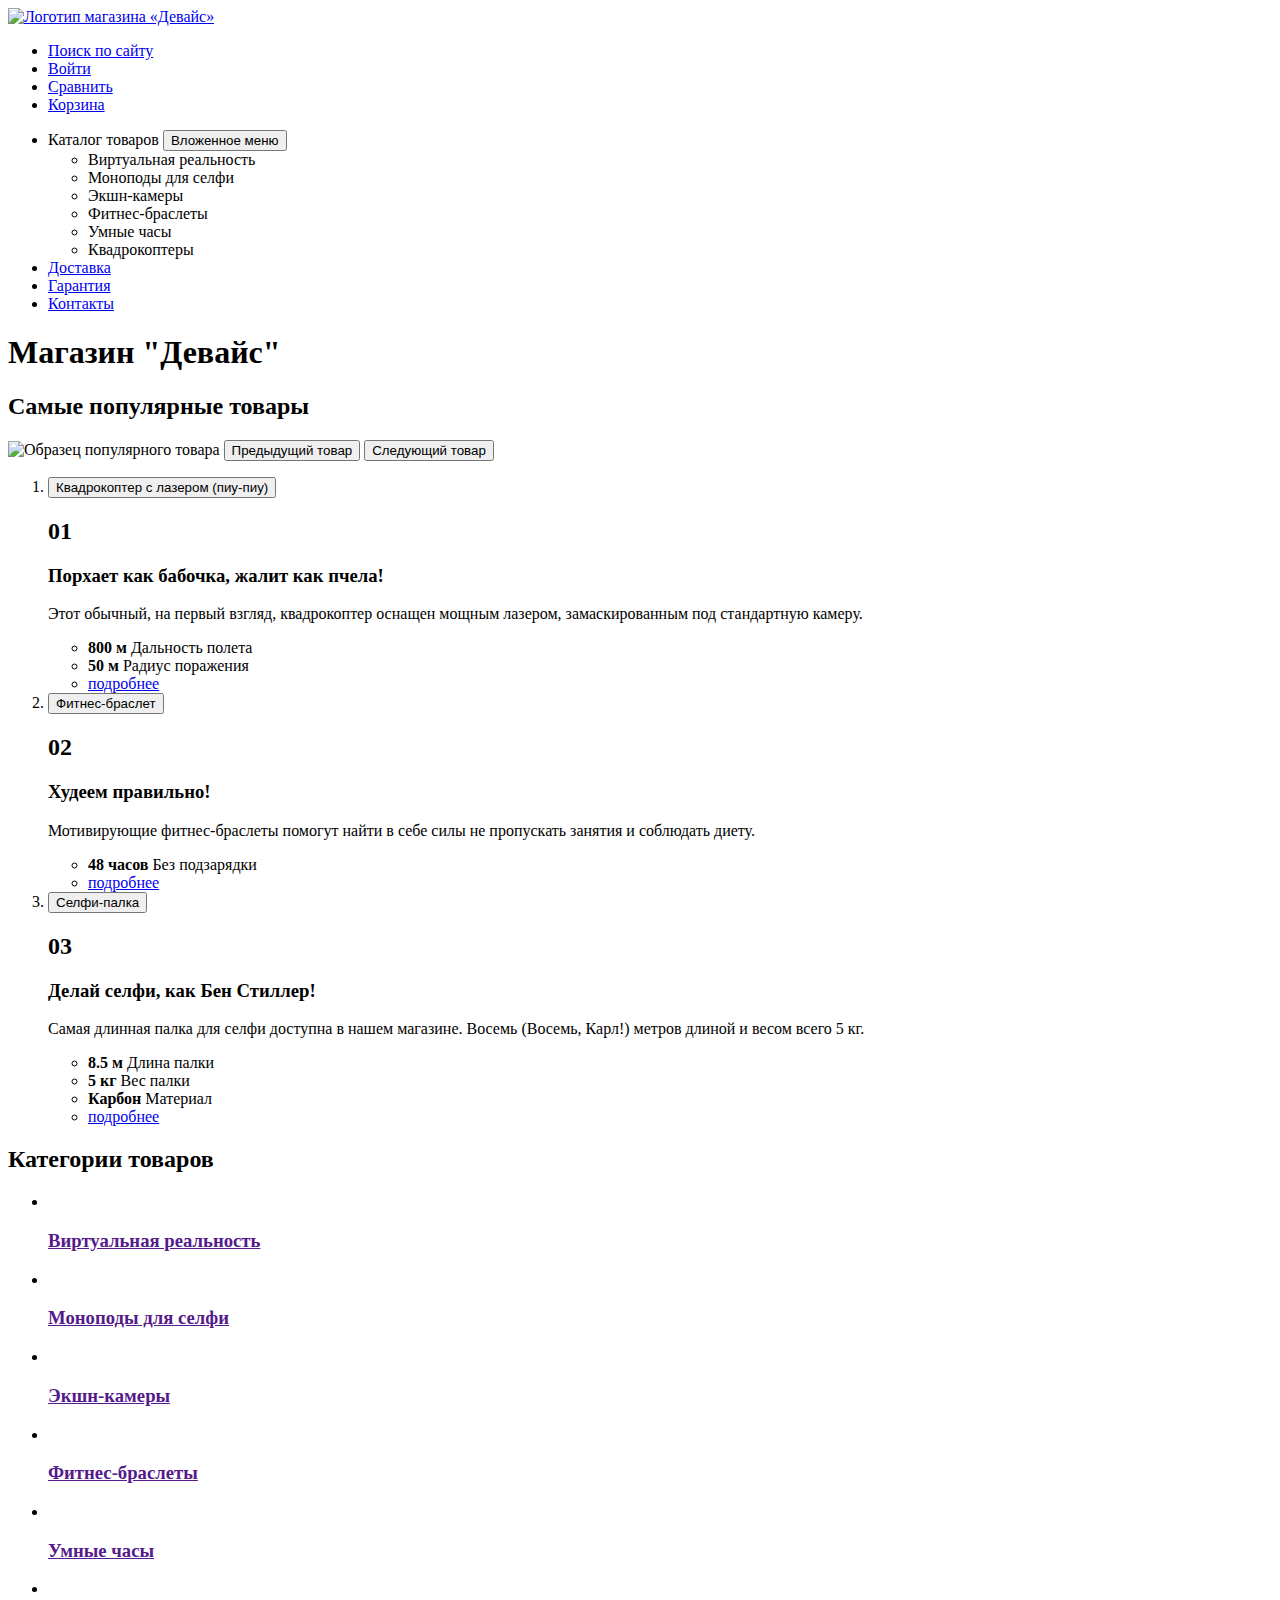
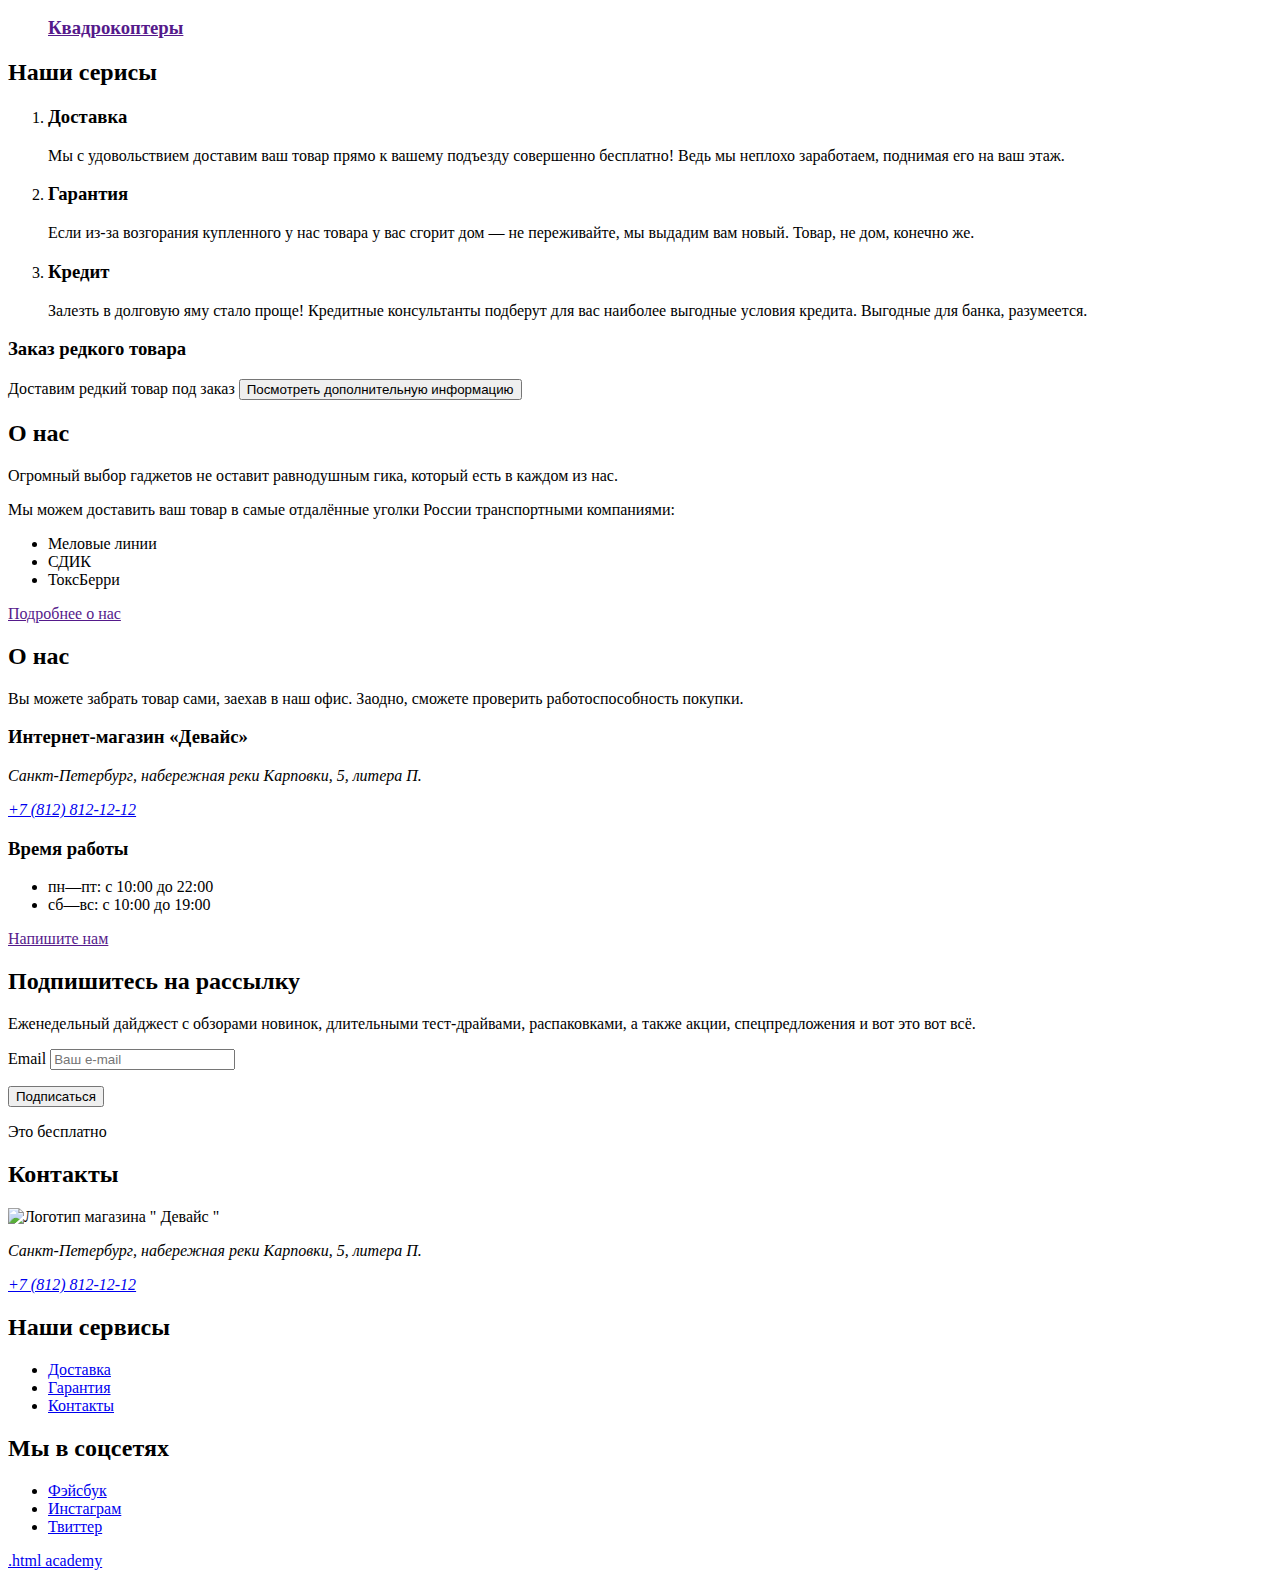
==== index.html @ 8c48b666 "Разметка главная страница" ====
<!DOCTYPE html>
<html lang="ru">

<head>
  <meta charset="utf-8">
  <title>HTML Academy: Девайс</title>
</head>

<body>
  <header class="main-header">
    <nav class="navigation-bar">
      <a class="navigation-logo" href="index.html">
        <img class="page-header-logo" alt="Логотип магазина «Девайс»" src="">
      </a>
      <ul class="navigation-list navigation-user">
        <li class="navigation-item">
          <a class="navigation-link" href="#">Поиск по сайту</a>
        </li>
        <li class="navigation-item">
          <a class="navigation-link" href="#">Войти</a>
        </li>
        <li class="navigation-item">
          <a class="navigation-link" href="#">Сравнить</a>
        </li>
        <li class="navigation-item">
          <a class="navigation-link" href="#">Корзина</a>
        </li>
      </ul>
      <ul class="navigation-list">
        <li class="navigation-item">
          <span class="navigation-item-nested"> Каталог товаров </span>
          <button class="navigation-menu" type="button">
            <span class="visually-hidden">Вложенное меню</span></button>
          <ul class="nested-list">
            <li class="nested-list-item">
              Виртуальная реальность
            </li>
            <li class="nested-list-item">
              Моноподы для cелфи
            </li>
            <li class="nested-list-item">
              Экшн-камеры
            </li>
            <li class="nested-list-item">
              Фитнес-браслеты
            </li>
            <li class="nested-list-item">
              Умные часы
            </li>
            <li class="nested-list-item">
              Квадрокоптеры
            </li>
          </ul>
        </li>
        <li class="navigation-item">
          <a class="navigation-link" href="#">Доставка</a>
        </li>
        <li class="navigation-item">
          <a class="navigation-link" href="#">Гарантия</a>
        </li>
        <li class="navigation-item">
          <a class="navigation-link" href="#">Контакты</a>
        </li>
      </ul>
    </nav>
  </header>
  <main class="main-index">
    <h1 class="visually-hidden">Магазин "Девайс"</h1>
    <!-- Слайдер -->
    <section class="slider">
      <h2 class="visually-hidden">Самые популярные товары</h2>
      <img class="slider-image" src="" alt="Образец популярного товара">
      <button class="slider-button slider-prev" type="button">
        <span class="visually-hidden">Предыдущий товар</span>
      </button>
      <button class="slider-button slider-next" type="button">
        <span class="visually-hidden">Следующий товар</span>
      </button>
      <ol class="slider-pagination">
        <li class="slider-pagination-item">
          <button class="slider-pagination-button slider-pagination-button-current" type="button">
            <span class="visually-hidden"> Квадрокоптер с лазером (пиу-пиу) </span>
          </button>
          <h2 class="slider-pagination-item-number"> 01 </h2>
          <h3 class="slider-item-slogan"> Порхает как бабочка, жалит как пчела!</h3>
          <p class="slider-item-descripion">Этот обычный, на первый взгляд, квадрокоптер оснащен мощным лазером,
            замаскированным под стандартную
            камеру. </p>
          <ul>
            <li class="slider-item-specification">
              <b> 800 м </b> Дальность полета
            </li>
            <li class="slider-item-specification">
              <b> 50 м </b> Радиус поражения
            </li>
            <li>
              <a class="slider-item-link" href="#">подробнее</a>
            </li>
          </ul>
        </li>
        <li class="slider-pagination-item">
          <button class="slider-pagination-button" type="button">
            <span class="visually-hidden"> Фитнес-браслет </span>
          </button>
          <h2 class="slider-pagination-item-number"> 02 </h2>
          <h3 class="slider-item-slogan"> Худеем правильно!</h3>
          <p class="slider-item-descripion">Мотивирующие фитнес-браслеты помогут найти в себе силы не пропускать занятия
            и соблюдать диету. </p>
          <ul>
            <li class="slider-item-specification">
              <b>48 часов</b> Без подзарядки
            </li>
            <li>
              <a class="slider-item-link" href="#">подробнее</a>
            </li>
          </ul>
        </li>
        <li class="slider-pagination-item">
          <button class="slider-pagination-button" type="button">
            <span class="visually-hidden"> Селфи-палка </span>
          </button>
          <h2 class="slider-pagination-item-number"> 03 </h2>
          <h3 class="slider-item-slogan"> Делай селфи, как Бен Стиллер! </h3>
          <p class="slider-item-descripion">Самая длинная палка для селфи доступна в нашем магазине. Восемь (Восемь,
            Карл!) метров длиной и весом всего 5 кг.
          </p>
          <ul>
            <li class="slider-item-specification">
              <b> 8.5 м </b> Длина палки
            </li>
            <li class="slider-item-specification">
              <b> 5 кг </b> Вес палки
            </li>
            <li class="slider-item-specification">
              <b> Карбон </b> Материал
            </li>
            <li>
              <a class="slider-item-link" href="#">подробнее</a>
            </li>
          </ul>
        </li>
      </ol>
    </section>
    <!-- каталог другой вид -->
    <section class="categories">
      <h2 class="visually-hidden">Категории товаров</h2>
      <ul class="categories-list">
        <li class="category">
          <a class="category-link" href="">
            <img class="category-image" src="" alt="">
            <h3 class="category-title">Виртуальная реальность</h3>
          </a>
        </li>
        <li class="category">
          <a class="category-link" href="">
            <img class="category-image" src="" alt="">
            <h3 class="category-title">Моноподы для селфи</h3>
          </a>
        </li>
        <li class="category">
          <a class="category-link" href="">
            <img class="category-image" src="" alt="">
            <h3 class="category-title">Экшн-камеры</h3>
          </a>
        </li>
        <li class="category">
          <a class="category-link" href="">
            <img class="category-image" src="" alt="">
            <h3 class="category-title">Фитнес-браслеты</h3>
          </a>
        </li>
        <li class="category">
          <a class="category-link" href="">
            <img class="category-image" src="" alt="">
            <h3 class="category-title">Умные часы</h3>
          </a>
        </li>
        <li class="category">
          <a class="category-link" href="">
            <img class="category-image" src="" alt="">
            <h3 class="category-title">Квадрокоптеры</h3>
          </a>
        </li>
      </ul>
    </section>
    <!-- Сервисы в табах-->
    <section class="services">
      <h2 class="visually-hidden">Наши серисы</h2>
      <ol class="service-tab">
        <li class="tab-item-current">
          <h3 class="service-title">Доставка</h3>
          <p class="service-description"> Мы с удовольствием доставим ваш товар прямо к вашему подъезду совершенно
            бесплатно! Ведь мы неплохо
            заработаем, поднимая его на ваш этаж.</p>
        </li>
        <li class="tab-item">
          <h3 class="service-title">Гарантия</h3>
          <p class="service-description"> Если из-за возгорания купленного у нас товара у вас сгорит дом — не
            переживайте, мы выдадим вам новый.
            Товар, не дом, конечно же.</p>
        </li>
        <li class="tab-item">
          <h3 class="service-title">Кредит</h3>
          <p class="service-description"> Залезть в долговую яму стало проще! Кредитные консультанты подберут для вас
            наиболее выгодные условия
            кредита. Выгодные для банка, разумеется.</p>
        </li>
      </ol>
    </section>
    <!-- редкий товар под заказ-->
    <section class="delivery">
      <h3 class="visually-hidden">Заказ редкого товара</h3>
      <p class="delivery-description"> Доставим редкий товар под заказ
        <button class="info" type="button">
          <span class="visually-hidden">Посмотреть дополнительную информацию</span></button>
      </p>
    </section>
    <!-- О компании -->
    <!-- Инфо -->
    <section class="about-us">
      <h2 class="about-us-title">О нас</h2>
      <p class="about-us-information">
        Огромный выбор гаджетов не оставит равнодушным гика, который есть в каждом из нас.
      </p>
      <p class="about-us-information">
        Мы можем доставить ваш товар в самые отдалённые уголки России транспортными компаниями:
      </p>
      <ul class="about-us-delivery-list">
        <li class="about-us-delivery-company"> Меловые линии</li>
        <li class="about-us-delivery-company">СДИК</li>
        <li class="about-us-delivery-company">ТоксБерри</li>
      </ul>
      <a class="about-us-link" href="">Подробнее о нас</a>
    </section>
    <!-- Контакты -->
    <section class="contact-us">
      <h2 class="contact-us-title">О нас</h2>
      <p class="contact-us-information">
        Вы можете забрать товар сами, заехав в наш офис. Заодно, сможете проверить работоспособность покупки.
      </p>
      <h3 class="contact-us-subtitle"> Интернет-магазин «Девайс»</h3>
      <address class="contact-us-address">
        <p class="contact-us-address-text">Санкт-Петербург, набережная реки Карповки, 5, литера П.</p>
        <a class="contact-us-phone" href="tel:+78128121212">+7 (812) 812-12-12</a>
      </address>
      <h3 class="contact-us-subtitle">Время работы</h3>
      <ul class="contact-us-schedule">
        <li class="contact-us-schedule-item">пн—пт: с 10:00 до 22:00</li>
        <li class="contact-us-schedule-item">сб—вс: с 10:00 до 19:00</li>
      </ul>
      <a class="about-us-link" href="">Напишите нам</a> <!-- такой же стиль как в about - надо ли новый CSS класс?-->
    </section>
    <!-- рассылка -->
    <section class="mail-list">
      <h2 class="mail-list-title">Подпишитесь на рассылку</h2>
      <p class="mail-list-description"> Еженедельный дайджест с обзорами новинок,
        длительными тест-драйвами, распаковками, а также акции, спецпредложения и вот это вот всё.</p>
      <form class="mail-list-form" action="https://echo.htmlacademy.ru/" method="post">
        <p class="mail-list-email">
          <label class="visually-hidden" for="mail-list-email">Email</label>
          <input class="field" placeholder="Ваш e-mail" type="email" name="mail-list-email" id="mail-list-email"
            required>
        </p>
        <button class="button mail-list-button" type="submit">
          <span class="mail-list-subsribe">Подписаться</span>
        </button>
      </form>
      <p class="mail-list-nofee">Это бесплатно</p>
    </section>
  </main>
  <footer class="page-footer">
    <section class="footer-contacts">
      <h2 class="visually-hidden">Контакты</h2>
      <img class="footer-contacts-logo" src="" alt="Логотип магазина &quot; Девайс &quot;">
      <address class=" footer-contacts-address">
        <p class="about-text">Санкт-Петербург, набережная реки Карповки, 5, литера П.</p>
        <a class="footer-contacts-address-phone" href="tel:+78128121212">+7 (812) 812-12-12</a>
      </address>
    </section>
    <section class="navigation-footer">
      <h2 class="visually-hidden">Наши сервисы</h2>
      <ul class="navigation-footer-list">
        <li class=" navigation-footer-item">
          <a class="navigation-footer-link" href="#">Доставка</a>
        </li>
        <li class="navigation-footer-item">
          <a class="navigation-footer-link" href="#">Гарантия</a>
        </li>
        <li class="navigation-footer-item">
          <a class="navigation-footer-link" href="#">Контакты</a>
        </li>
      </ul>
    </section>
    <section class="footer-social">
      <h2 class="visually-hidden">Мы в соцсетях</h2>
      <ul class="footer-social-list">
        <li class="footer-social-item">
          <a class="button" href="#">
            <span class="visually-hidden">Фэйсбук</span>
          </a>
        </li>
        <li class="footer-social-item">
          <a class="button" href="#">
            <span class="visually-hidden">Инстаграм</span>
          </a>
        </li>
        <li class="footer-social-item">
          <a class="button" href="#">
            <span class="visually-hidden">Твиттер</span>
          </a>
        </li>
      </ul>
      <a class="htmlacademy-link" href="https://htmlacademy.ru/">.html academy</a>
    </section>
  </footer>
</body>

</html>
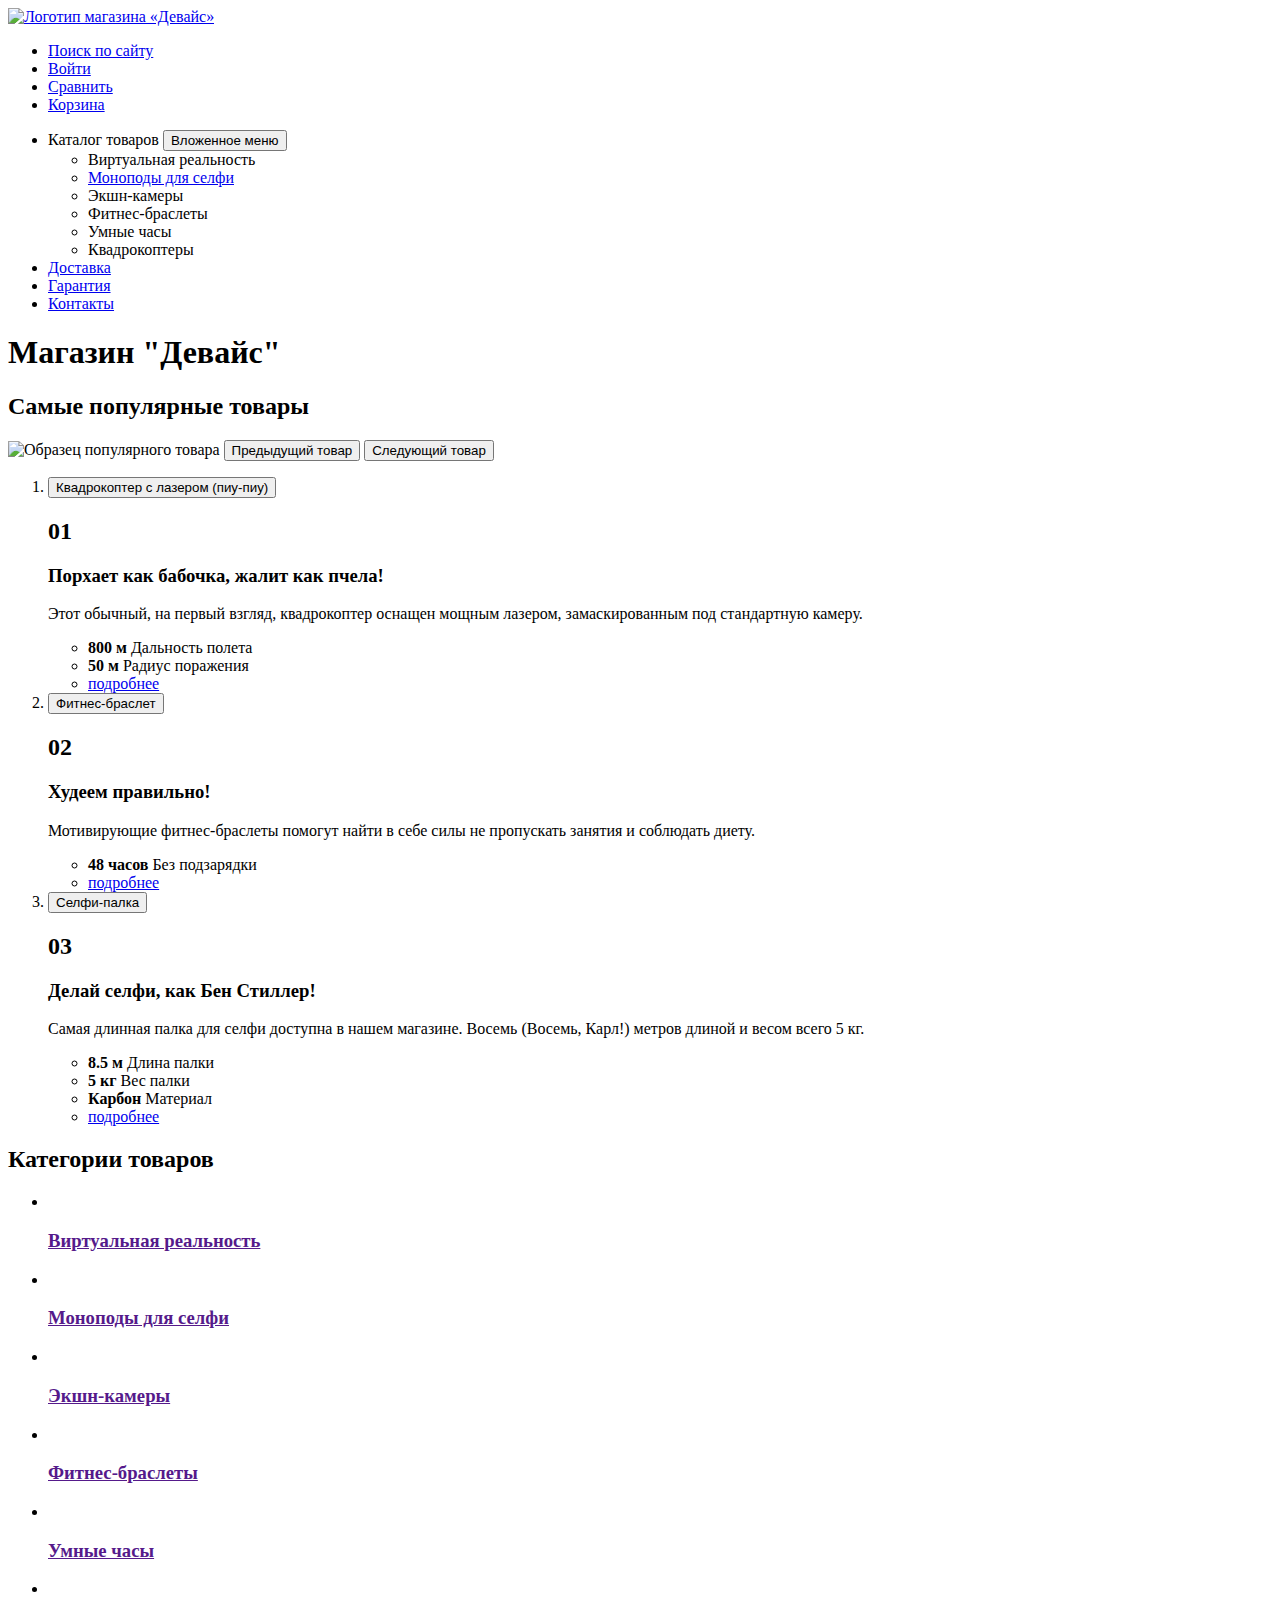
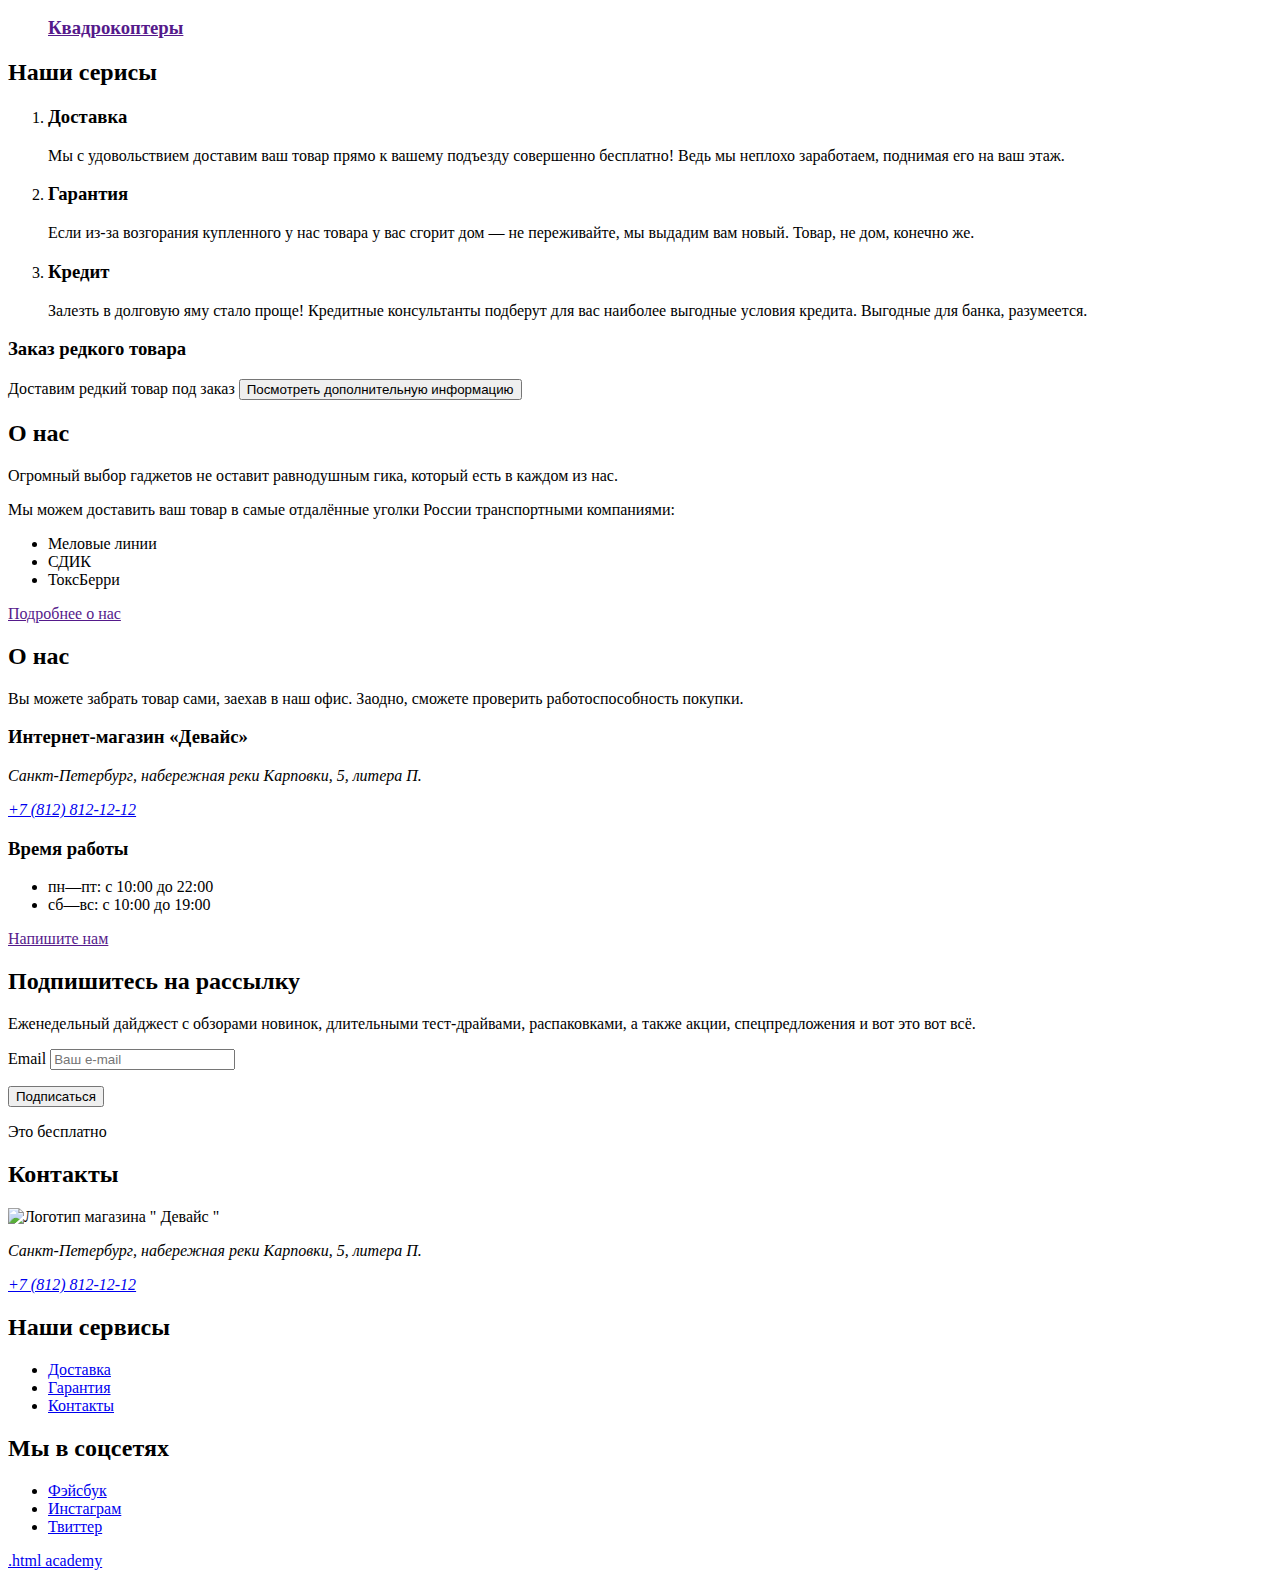
==== commit af497d14: "Добавил ссылку на моноподы" ====
--- a/index.html
+++ b/index.html
@@ -36,7 +36,7 @@
               Виртуальная реальность
             </li>
             <li class="nested-list-item">
-              Моноподы для cелфи
+              <a class="navigation-link" href="monopods.html"> Моноподы для cелфи </a>
             </li>
             <li class="nested-list-item">
               Экшн-камеры
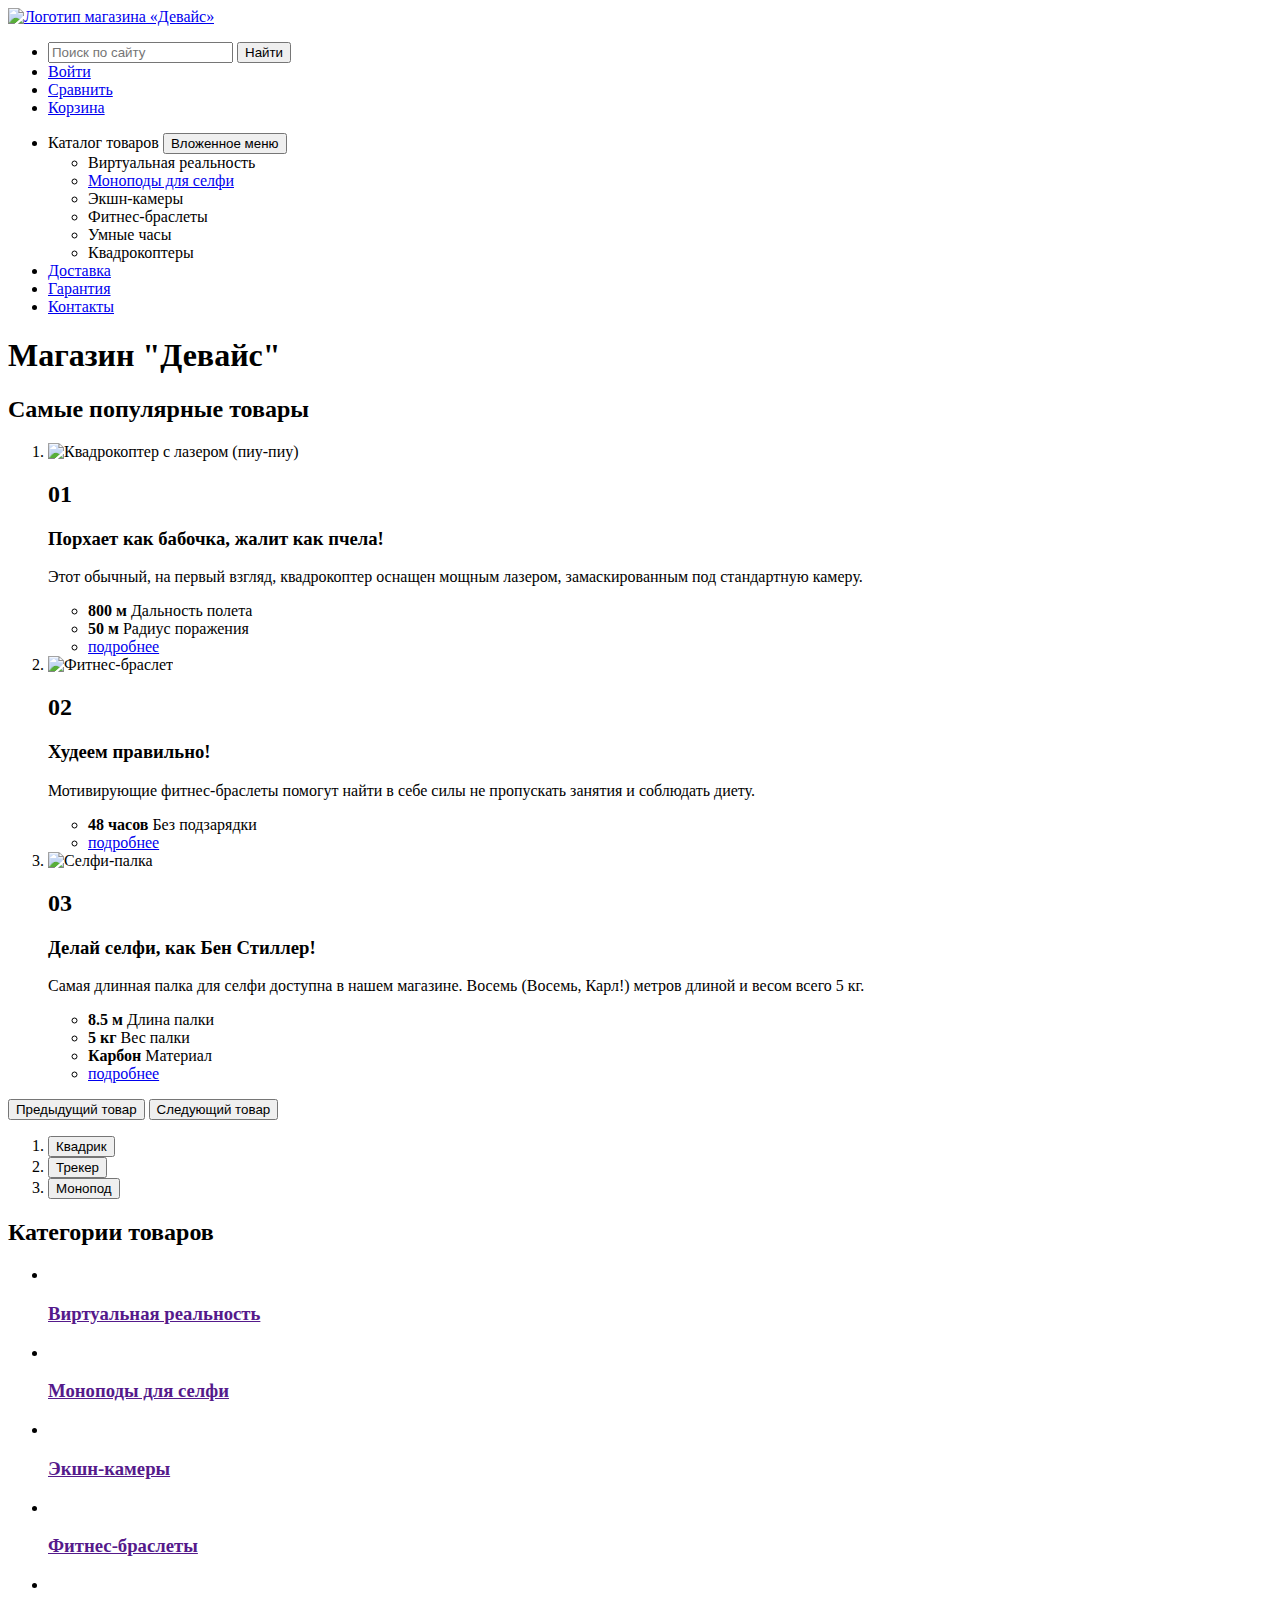
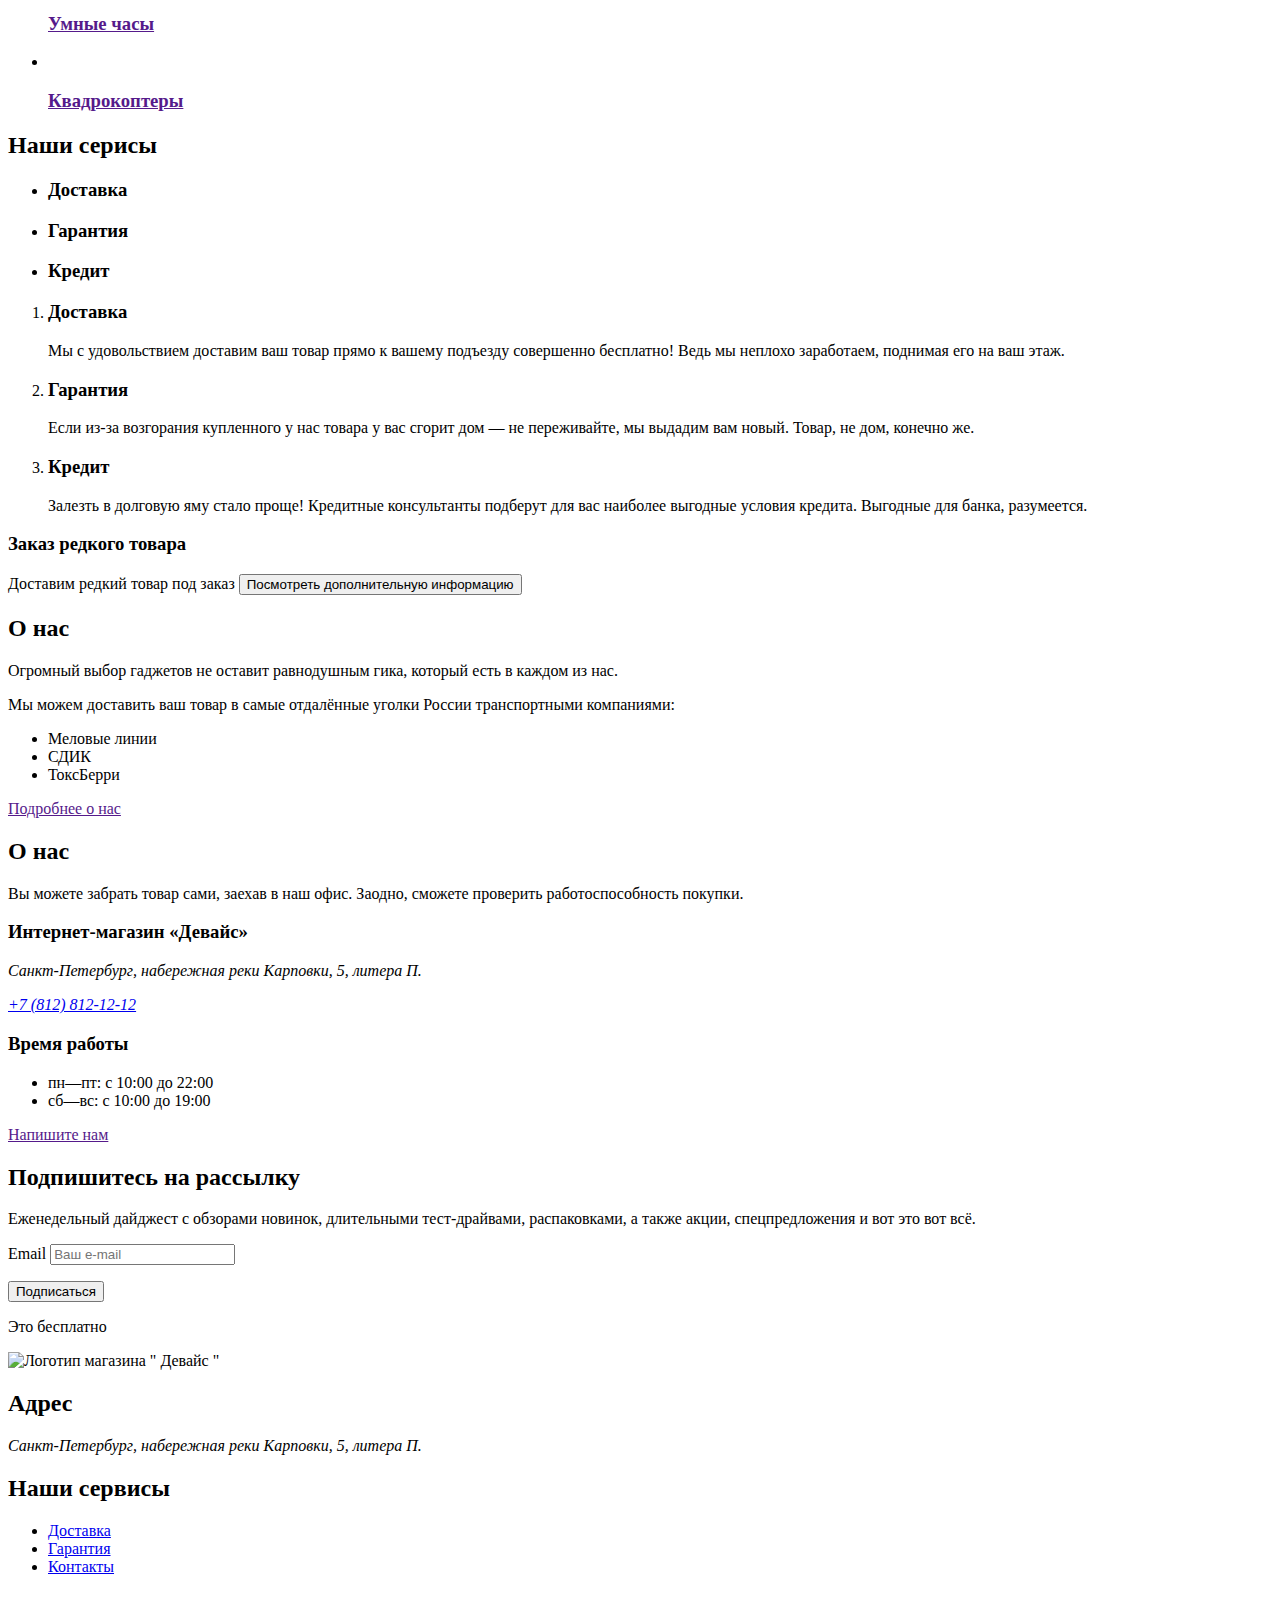
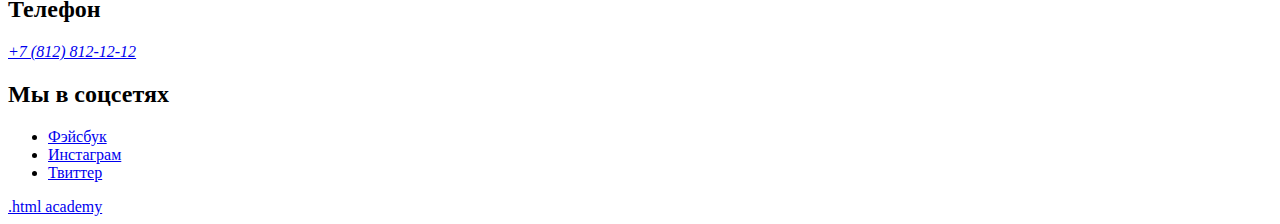
==== commit 384edf3e: "Изменения после код-ревью" ====
--- a/index.html
+++ b/index.html
@@ -12,9 +12,14 @@
       <a class="navigation-logo" href="index.html">
         <img class="page-header-logo" alt="Логотип магазина «Девайс»" src="">
       </a>
-      <ul class="navigation-list navigation-user">
-        <li class="navigation-item">
-          <a class="navigation-link" href="#">Поиск по сайту</a>
+      <ul class="navigation-list-top">
+        <li class="navigation-item">
+          <form class="search-form" action="https://echo.htmlacademy.ru/" method="post">
+            <input class="searh-input" placeholder="Поиск по сайту" name="site-search">
+            <button class="button search-button" type="submit">
+              <span class="search-name">Найти</span>
+            </button>
+          </form>
         </li>
         <li class="navigation-item">
           <a class="navigation-link" href="#">Войти</a>
@@ -26,7 +31,7 @@
           <a class="navigation-link" href="#">Корзина</a>
         </li>
       </ul>
-      <ul class="navigation-list">
+      <ul class="navigation-list-bottom">
         <li class="navigation-item">
           <span class="navigation-item-nested"> Каталог товаров </span>
           <button class="navigation-menu" type="button">
@@ -69,75 +74,88 @@
     <!-- Слайдер -->
     <section class="slider">
       <h2 class="visually-hidden">Самые популярные товары</h2>
-      <img class="slider-image" src="" alt="Образец популярного товара">
-      <button class="slider-button slider-prev" type="button">
+      <section class="slider-wrapper">
+        <ol class="slider-list">
+          <li class="slider-item">
+            <img class="slider-item-image" alt="Квадрокоптер с лазером (пиу-пиу)" src="">
+            <h2 class="slider-item-number"> 01 </h2>
+            <h3 class="slider-item-slogan"> Порхает как бабочка, жалит как пчела!</h3>
+            <p class="slider-item-descripion">Этот обычный, на первый взгляд, квадрокоптер оснащен мощным лазером,
+              замаскированным под стандартную
+              камеру. </p>
+            <ul>
+              <li class="slider-item-specification">
+                <b> 800 м </b> Дальность полета
+              </li>
+              <li class="slider-item-specification">
+                <b> 50 м </b> Радиус поражения
+              </li>
+              <li>
+                <a class="slider-item-link" href="#">подробнее</a>
+              </li>
+            </ul>
+          </li>
+          <li class="slider-item">
+            <img class="slider-item-image" src = "" alt="Фитнес-браслет">
+            <h2 class="slider-pagination-item-number"> 02 </h2>
+            <h3 class="slider-item-slogan"> Худеем правильно!</h3>
+            <p class="slider-item-descripion">Мотивирующие фитнес-браслеты помогут найти в себе силы не пропускать
+              занятия
+              и соблюдать диету. </p>
+            <ul>
+              <li class="slider-item-specification">
+                <b>48 часов</b> Без подзарядки
+              </li>
+              <li>
+                <a class="slider-item-link" href="#">подробнее</a>
+              </li>
+            </ul>
+          </li>
+          <li class="slider-item">
+            <img class="slider-item-image" src = "" alt="Селфи-палка">
+            <h2 class="slider-pagination-item-number"> 03 </h2>
+            <h3 class="slider-item-slogan"> Делай селфи, как Бен Стиллер! </h3>
+            <p class="slider-item-descripion">Самая длинная палка для селфи доступна в нашем магазине. Восемь (Восемь,
+              Карл!) метров длиной и весом всего 5 кг.
+            </p>
+            <ul>
+              <li class="slider-item-specification">
+                <b> 8.5 м </b> Длина палки
+              </li>
+              <li class="slider-item-specification">
+                <b> 5 кг </b> Вес палки
+              </li>
+              <li class="slider-item-specification">
+                <b> Карбон </b> Материал
+              </li>
+              <li>
+                <a class="slider-item-link" href="#">подробнее</a>
+              </li>
+            </ul>
+          </li>
+        </ol>
+      </section>
+      <button class="slider-arrows slider-prev" type="button">
         <span class="visually-hidden">Предыдущий товар</span>
       </button>
-      <button class="slider-button slider-next" type="button">
+      <button class="slider-arrows slider-next" type="button">
         <span class="visually-hidden">Следующий товар</span>
       </button>
-      <ol class="slider-pagination">
+      <ol class="slider-dots">
         <li class="slider-pagination-item">
           <button class="slider-pagination-button slider-pagination-button-current" type="button">
-            <span class="visually-hidden"> Квадрокоптер с лазером (пиу-пиу) </span>
+            <span class="visually-hidden">Квадрик</span>
           </button>
-          <h2 class="slider-pagination-item-number"> 01 </h2>
-          <h3 class="slider-item-slogan"> Порхает как бабочка, жалит как пчела!</h3>
-          <p class="slider-item-descripion">Этот обычный, на первый взгляд, квадрокоптер оснащен мощным лазером,
-            замаскированным под стандартную
-            камеру. </p>
-          <ul>
-            <li class="slider-item-specification">
-              <b> 800 м </b> Дальность полета
-            </li>
-            <li class="slider-item-specification">
-              <b> 50 м </b> Радиус поражения
-            </li>
-            <li>
-              <a class="slider-item-link" href="#">подробнее</a>
-            </li>
-          </ul>
         </li>
         <li class="slider-pagination-item">
           <button class="slider-pagination-button" type="button">
-            <span class="visually-hidden"> Фитнес-браслет </span>
+            <span class="visually-hidden">Трекер</span>
           </button>
-          <h2 class="slider-pagination-item-number"> 02 </h2>
-          <h3 class="slider-item-slogan"> Худеем правильно!</h3>
-          <p class="slider-item-descripion">Мотивирующие фитнес-браслеты помогут найти в себе силы не пропускать занятия
-            и соблюдать диету. </p>
-          <ul>
-            <li class="slider-item-specification">
-              <b>48 часов</b> Без подзарядки
-            </li>
-            <li>
-              <a class="slider-item-link" href="#">подробнее</a>
-            </li>
-          </ul>
         </li>
         <li class="slider-pagination-item">
           <button class="slider-pagination-button" type="button">
-            <span class="visually-hidden"> Селфи-палка </span>
+            <span class="visually-hidden">Монопод</span>
           </button>
-          <h2 class="slider-pagination-item-number"> 03 </h2>
-          <h3 class="slider-item-slogan"> Делай селфи, как Бен Стиллер! </h3>
-          <p class="slider-item-descripion">Самая длинная палка для селфи доступна в нашем магазине. Восемь (Восемь,
-            Карл!) метров длиной и весом всего 5 кг.
-          </p>
-          <ul>
-            <li class="slider-item-specification">
-              <b> 8.5 м </b> Длина палки
-            </li>
-            <li class="slider-item-specification">
-              <b> 5 кг </b> Вес палки
-            </li>
-            <li class="slider-item-specification">
-              <b> Карбон </b> Материал
-            </li>
-            <li>
-              <a class="slider-item-link" href="#">подробнее</a>
-            </li>
-          </ul>
         </li>
       </ol>
     </section>
@@ -186,20 +204,31 @@
     <!-- Сервисы в табах-->
     <section class="services">
       <h2 class="visually-hidden">Наши серисы</h2>
-      <ol class="service-tab">
+      <ul class="service-tabs">
         <li class="tab-item-current">
+          <h3 class="tab-title">Доставка</h3>
+        </li>
+        <li class="tab-itemt">
+          <h3 class="tab-title">Гарантия</h3>
+        </li>
+        <li class="tab-item">
+          <h3 class="tab-title">Кредит</h3>
+        </li>
+      </ul>
+      <ol class="service-categories">
+        <li class="service-item-current">
           <h3 class="service-title">Доставка</h3>
           <p class="service-description"> Мы с удовольствием доставим ваш товар прямо к вашему подъезду совершенно
             бесплатно! Ведь мы неплохо
             заработаем, поднимая его на ваш этаж.</p>
         </li>
-        <li class="tab-item">
+        <li class="service-item">
           <h3 class="service-title">Гарантия</h3>
           <p class="service-description"> Если из-за возгорания купленного у нас товара у вас сгорит дом — не
             переживайте, мы выдадим вам новый.
             Товар, не дом, конечно же.</p>
         </li>
-        <li class="tab-item">
+        <li class="service-item">
           <h3 class="service-title">Кредит</h3>
           <p class="service-description"> Залезть в долговую яму стало проще! Кредитные консультанты подберут для вас
             наиболее выгодные условия
@@ -269,15 +298,14 @@
     </section>
   </main>
   <footer class="page-footer">
-    <section class="footer-contacts">
-      <h2 class="visually-hidden">Контакты</h2>
+    <section class="footer-top">
       <img class="footer-contacts-logo" src="" alt="Логотип магазина &quot; Девайс &quot;">
+    </section>
+    <section class="footer-mid">
+      <h2 class="visually-hidden">Адрес</h2>
       <address class=" footer-contacts-address">
         <p class="about-text">Санкт-Петербург, набережная реки Карповки, 5, литера П.</p>
-        <a class="footer-contacts-address-phone" href="tel:+78128121212">+7 (812) 812-12-12</a>
       </address>
-    </section>
-    <section class="navigation-footer">
       <h2 class="visually-hidden">Наши сервисы</h2>
       <ul class="navigation-footer-list">
         <li class=" navigation-footer-item">
@@ -290,8 +318,12 @@
           <a class="navigation-footer-link" href="#">Контакты</a>
         </li>
       </ul>
-    </section>
-    <section class="footer-social">
+      <h2 class="visually-hidden">Телефон</h2>
+      <address class=" footer-contacts-address">
+        <a class="footer-contacts-address-phone" href="tel:+78128121212">+7 (812) 812-12-12</a>
+      </address>
+    </section>
+    <section class="footer-bottom">
       <h2 class="visually-hidden">Мы в соцсетях</h2>
       <ul class="footer-social-list">
         <li class="footer-social-item">
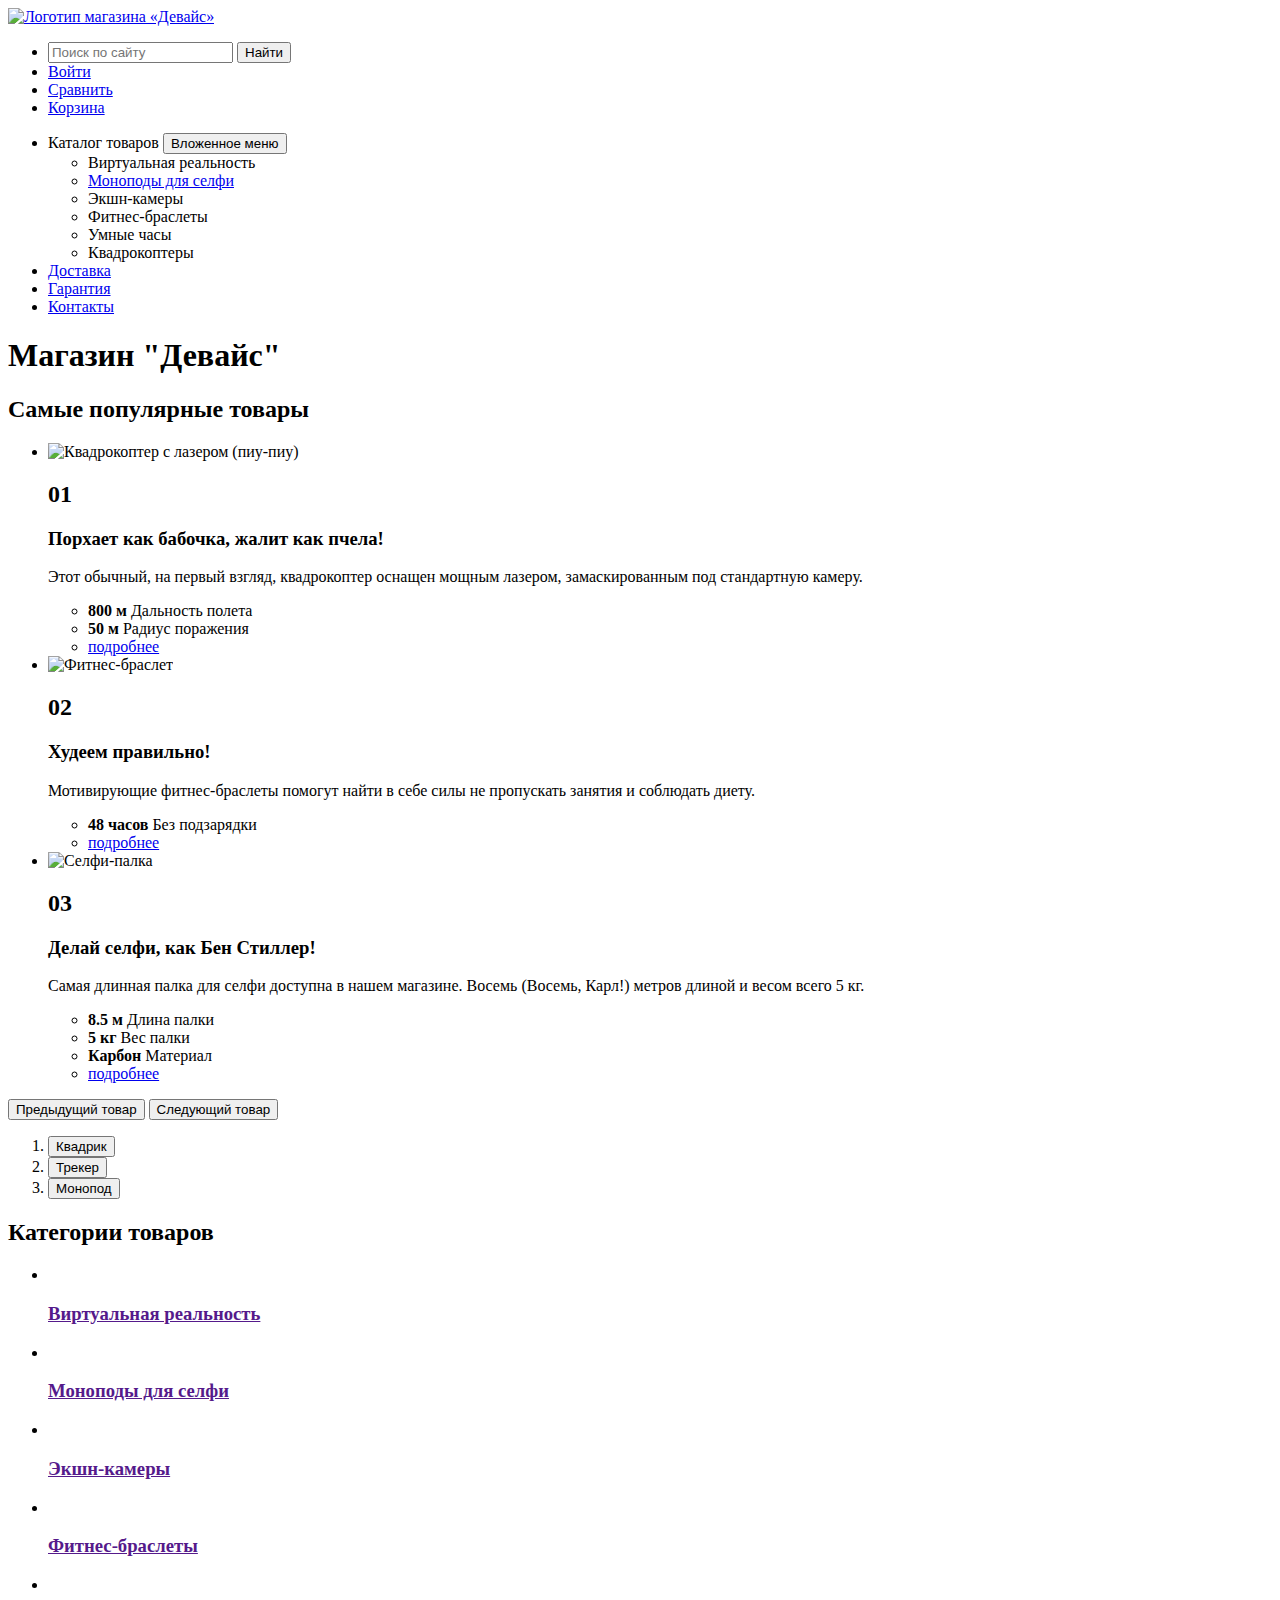
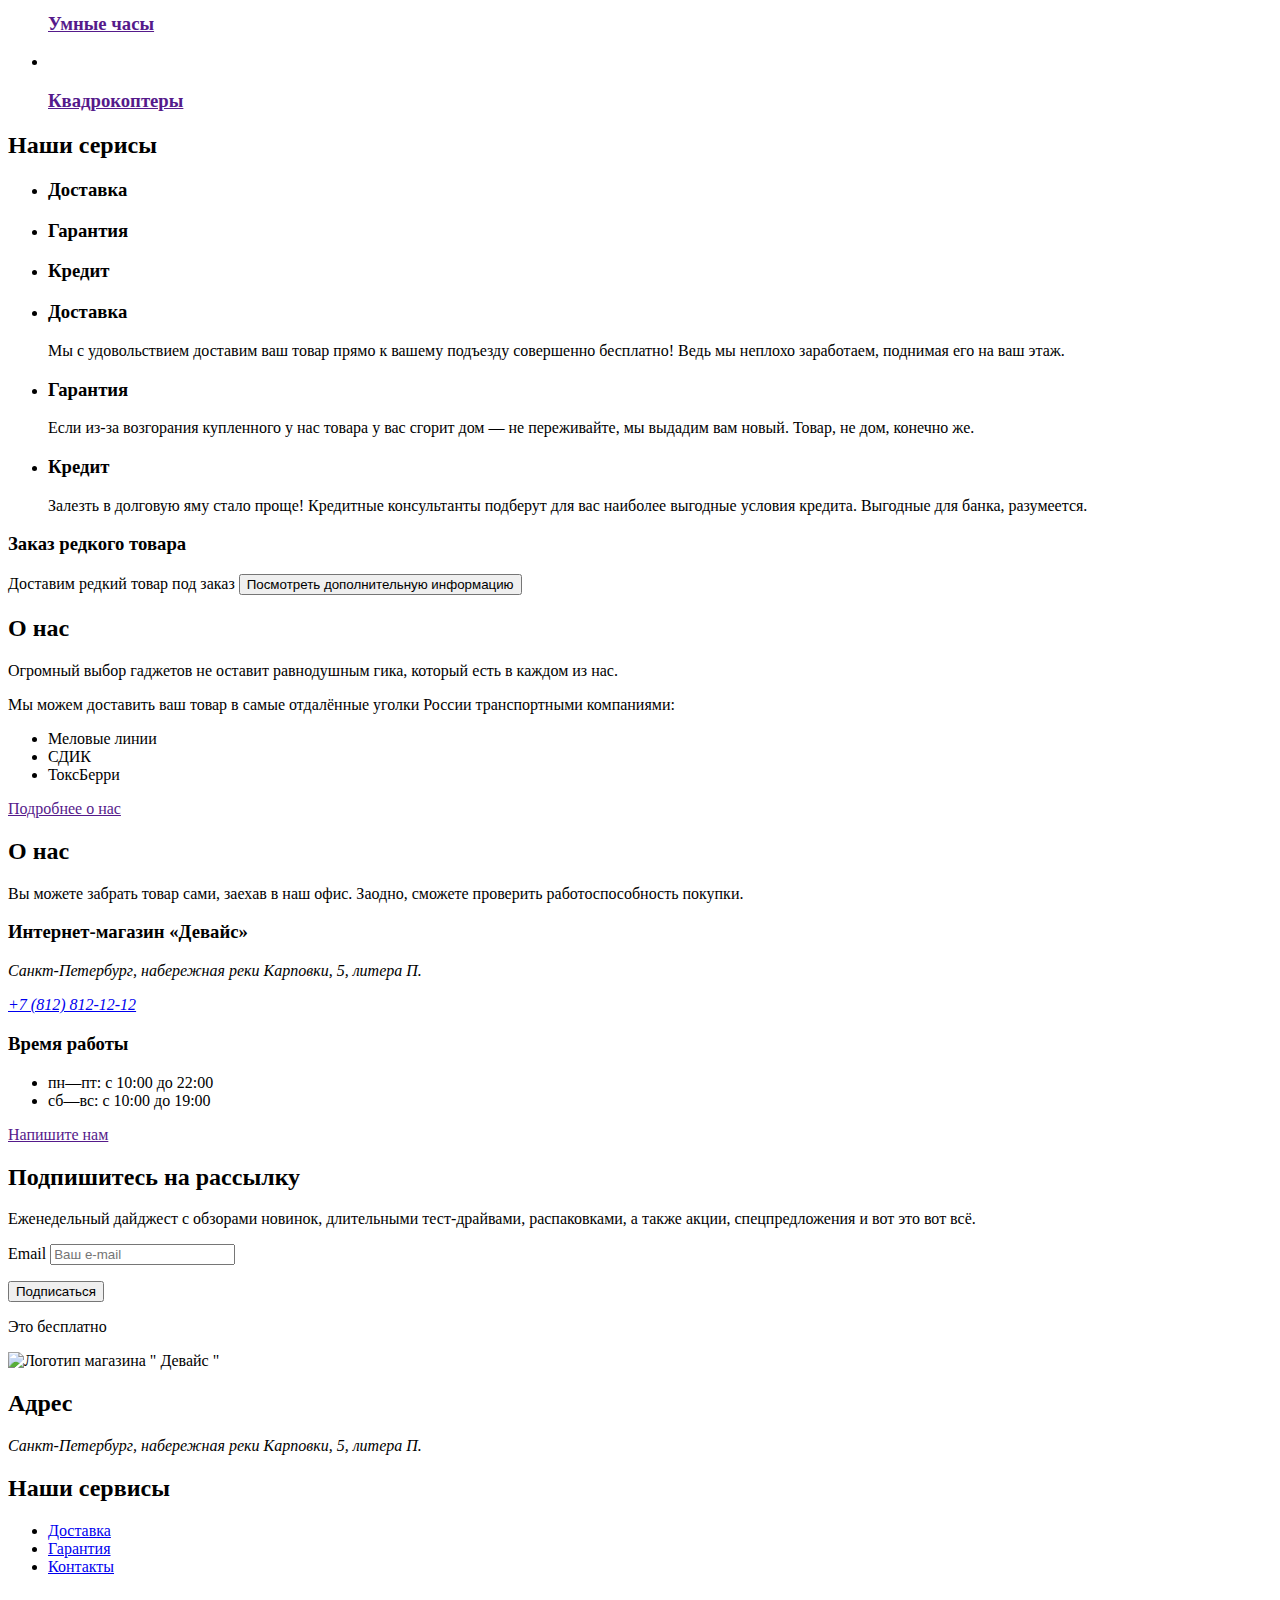
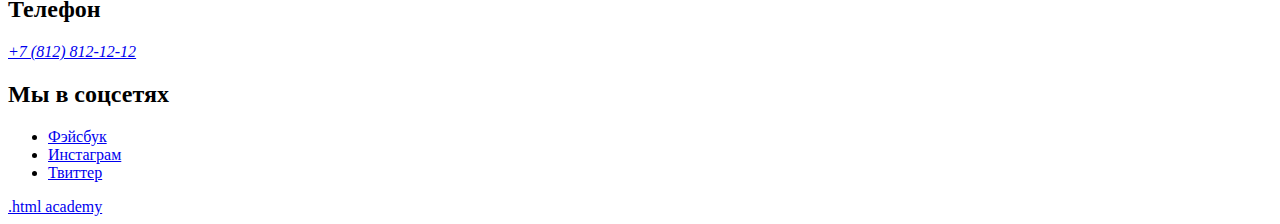
==== commit 7fbd39b4: "убрал секцию, добавил дивы" ====
--- a/index.html
+++ b/index.html
@@ -74,8 +74,8 @@
     <!-- Слайдер -->
     <section class="slider">
       <h2 class="visually-hidden">Самые популярные товары</h2>
-      <section class="slider-wrapper">
-        <ol class="slider-list">
+      <div class="slider-wrapper">
+        <ul class="slider-list">
           <li class="slider-item">
             <img class="slider-item-image" alt="Квадрокоптер с лазером (пиу-пиу)" src="">
             <h2 class="slider-item-number"> 01 </h2>
@@ -96,7 +96,7 @@
             </ul>
           </li>
           <li class="slider-item">
-            <img class="slider-item-image" src = "" alt="Фитнес-браслет">
+            <img class="slider-item-image" src="" alt="Фитнес-браслет">
             <h2 class="slider-pagination-item-number"> 02 </h2>
             <h3 class="slider-item-slogan"> Худеем правильно!</h3>
             <p class="slider-item-descripion">Мотивирующие фитнес-браслеты помогут найти в себе силы не пропускать
@@ -112,7 +112,7 @@
             </ul>
           </li>
           <li class="slider-item">
-            <img class="slider-item-image" src = "" alt="Селфи-палка">
+            <img class="slider-item-image" src="" alt="Селфи-палка">
             <h2 class="slider-pagination-item-number"> 03 </h2>
             <h3 class="slider-item-slogan"> Делай селфи, как Бен Стиллер! </h3>
             <p class="slider-item-descripion">Самая длинная палка для селфи доступна в нашем магазине. Восемь (Восемь,
@@ -133,14 +133,16 @@
               </li>
             </ul>
           </li>
-        </ol>
-      </section>
-      <button class="slider-arrows slider-prev" type="button">
-        <span class="visually-hidden">Предыдущий товар</span>
-      </button>
-      <button class="slider-arrows slider-next" type="button">
-        <span class="visually-hidden">Следующий товар</span>
-      </button>
+        </ul>
+      </div>
+      <div>
+        <button class="slider-arrows slider-prev" type="button">
+          <span class="visually-hidden">Предыдущий товар</span>
+        </button>
+        <button class="slider-arrows slider-next" type="button">
+          <span class="visually-hidden">Следующий товар</span>
+        </button>
+      </div>
       <ol class="slider-dots">
         <li class="slider-pagination-item">
           <button class="slider-pagination-button slider-pagination-button-current" type="button">
@@ -215,7 +217,7 @@
           <h3 class="tab-title">Кредит</h3>
         </li>
       </ul>
-      <ol class="service-categories">
+      <ul class="service-categories">
         <li class="service-item-current">
           <h3 class="service-title">Доставка</h3>
           <p class="service-description"> Мы с удовольствием доставим ваш товар прямо к вашему подъезду совершенно
@@ -234,7 +236,7 @@
             наиболее выгодные условия
             кредита. Выгодные для банка, разумеется.</p>
         </li>
-      </ol>
+      </ul>
     </section>
     <!-- редкий товар под заказ-->
     <section class="delivery">
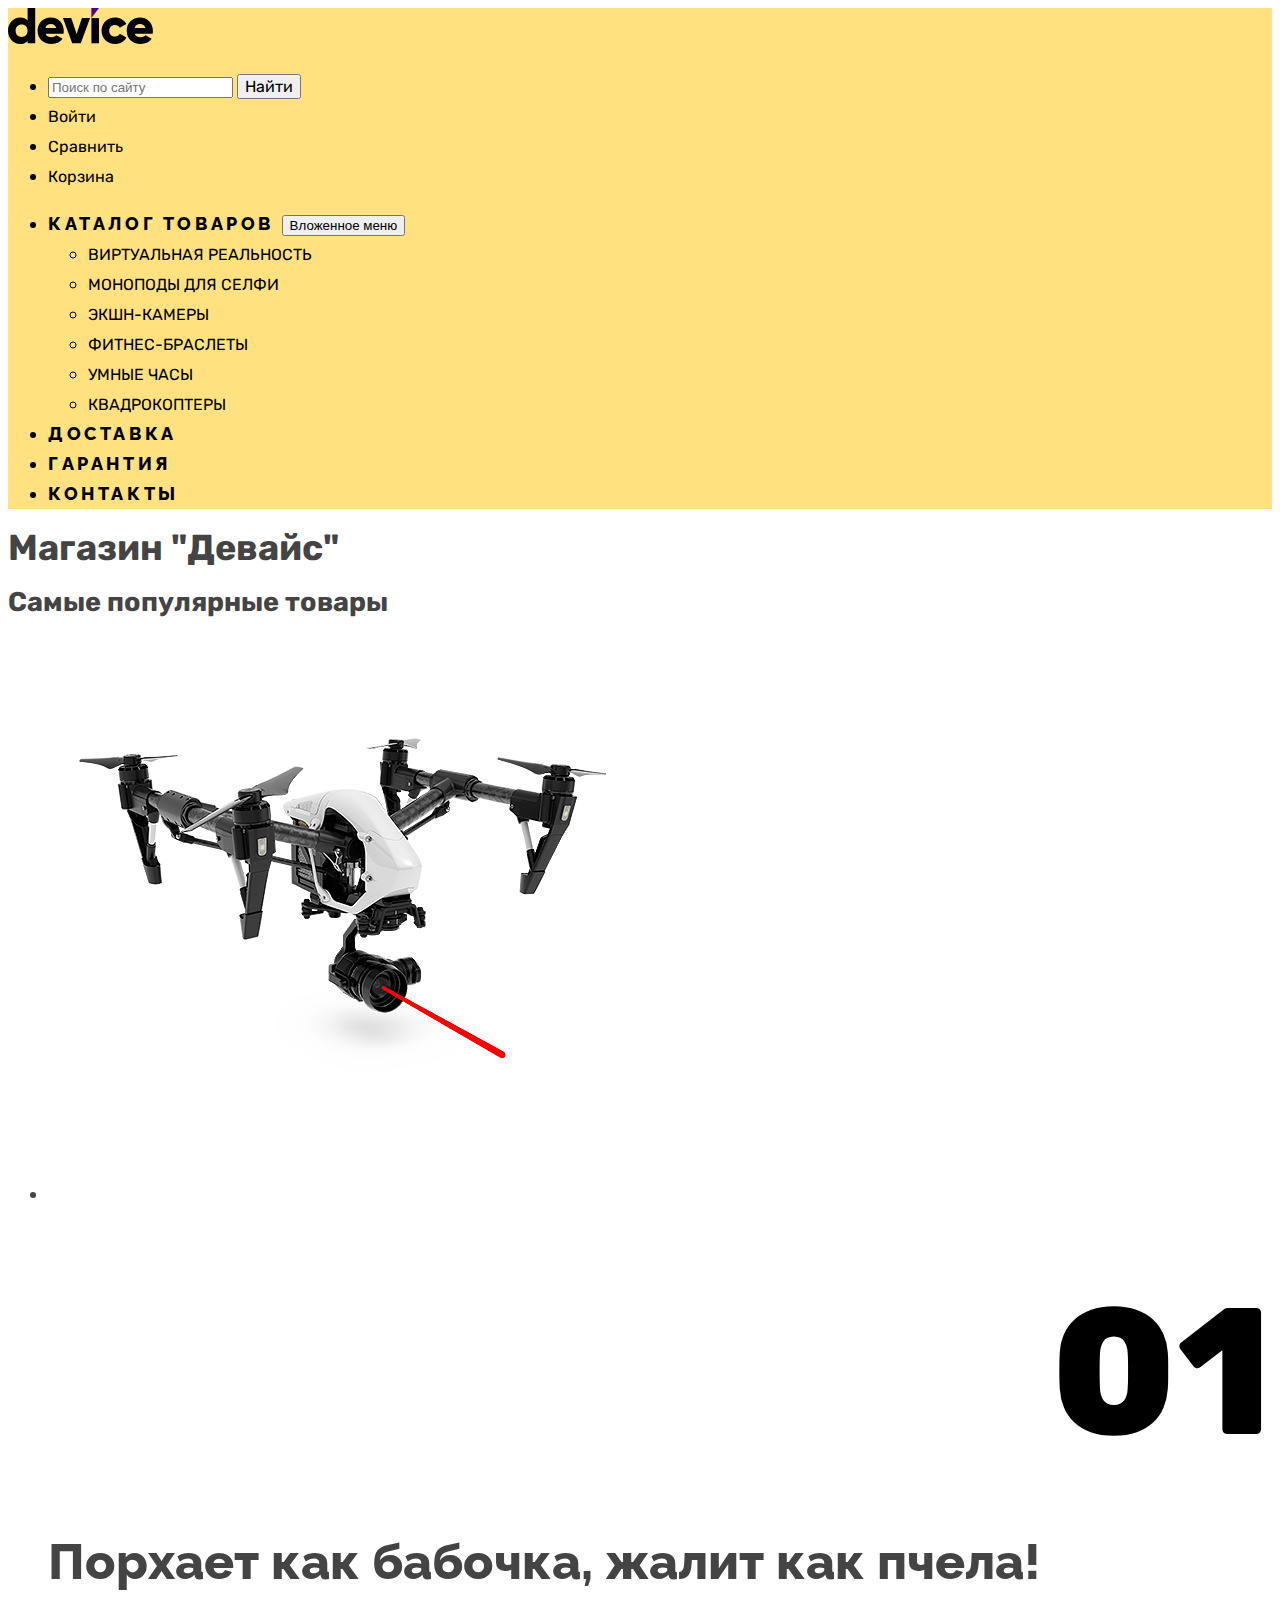
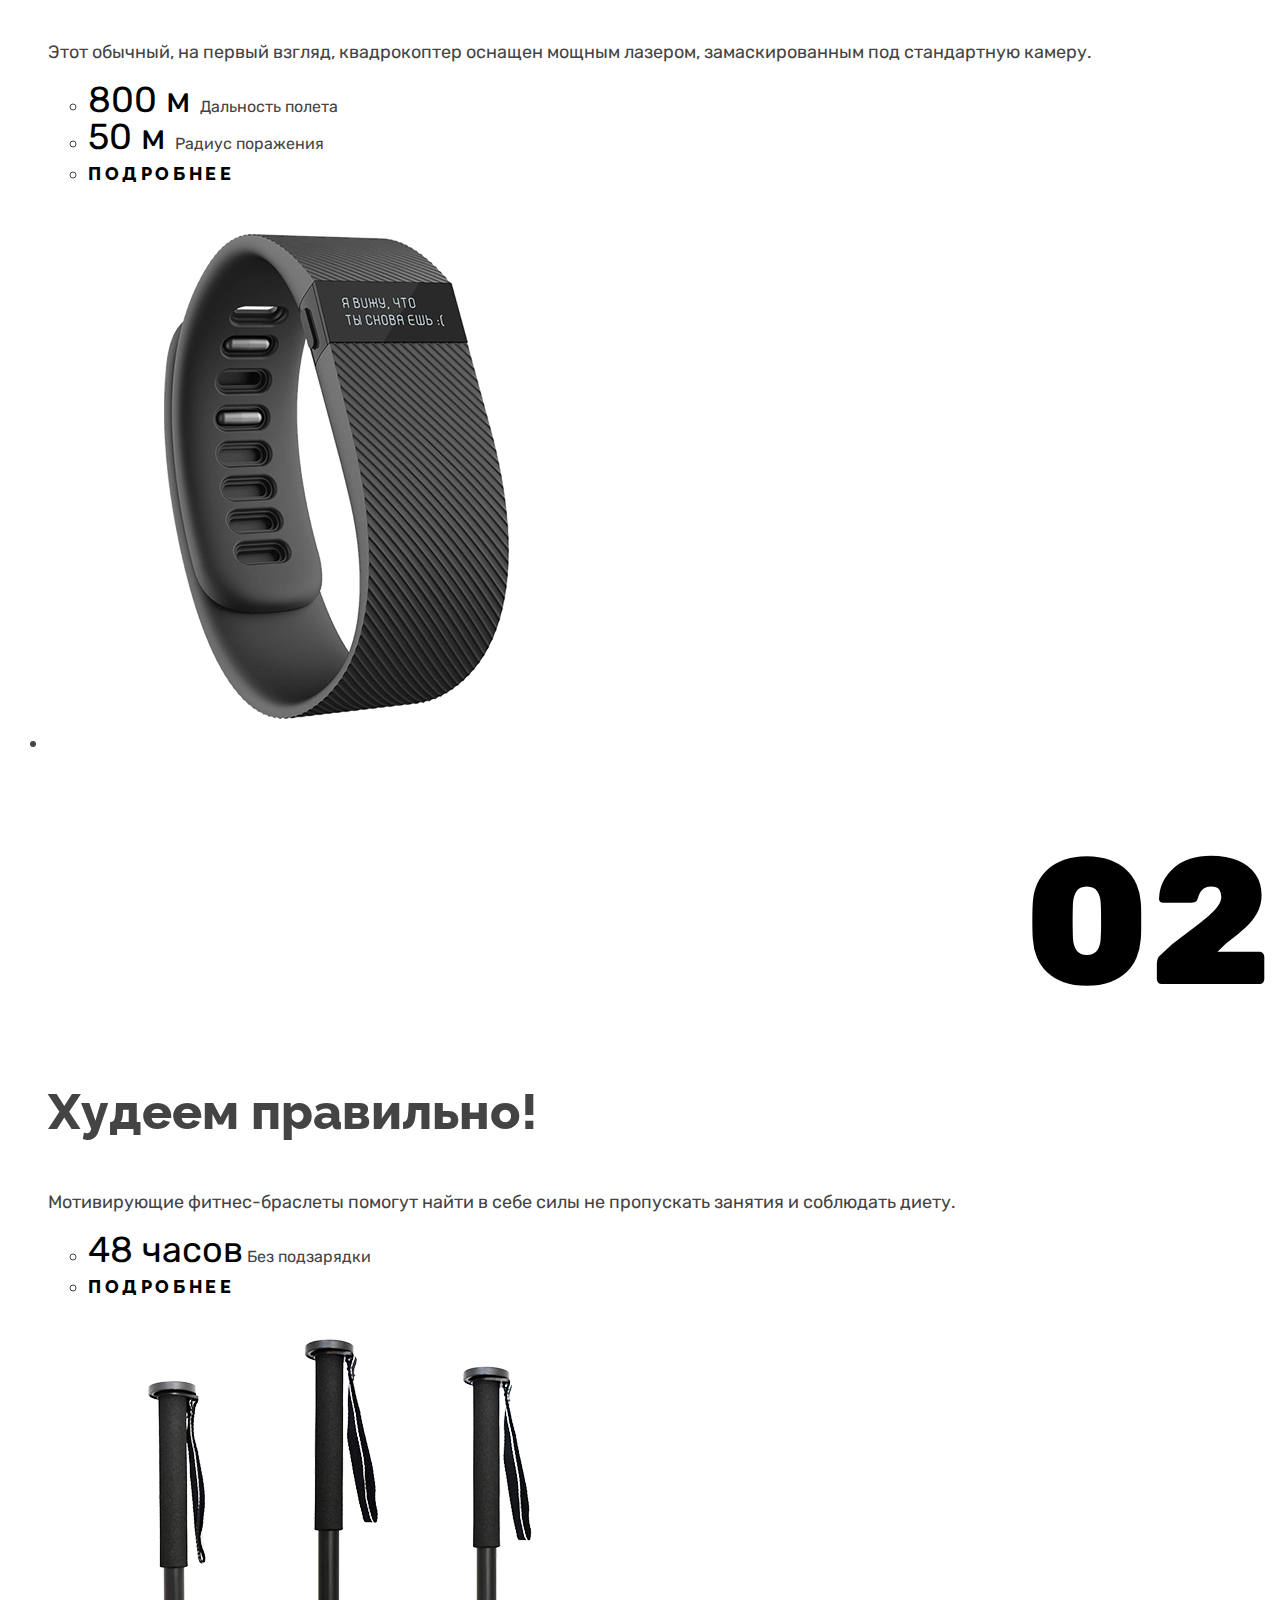
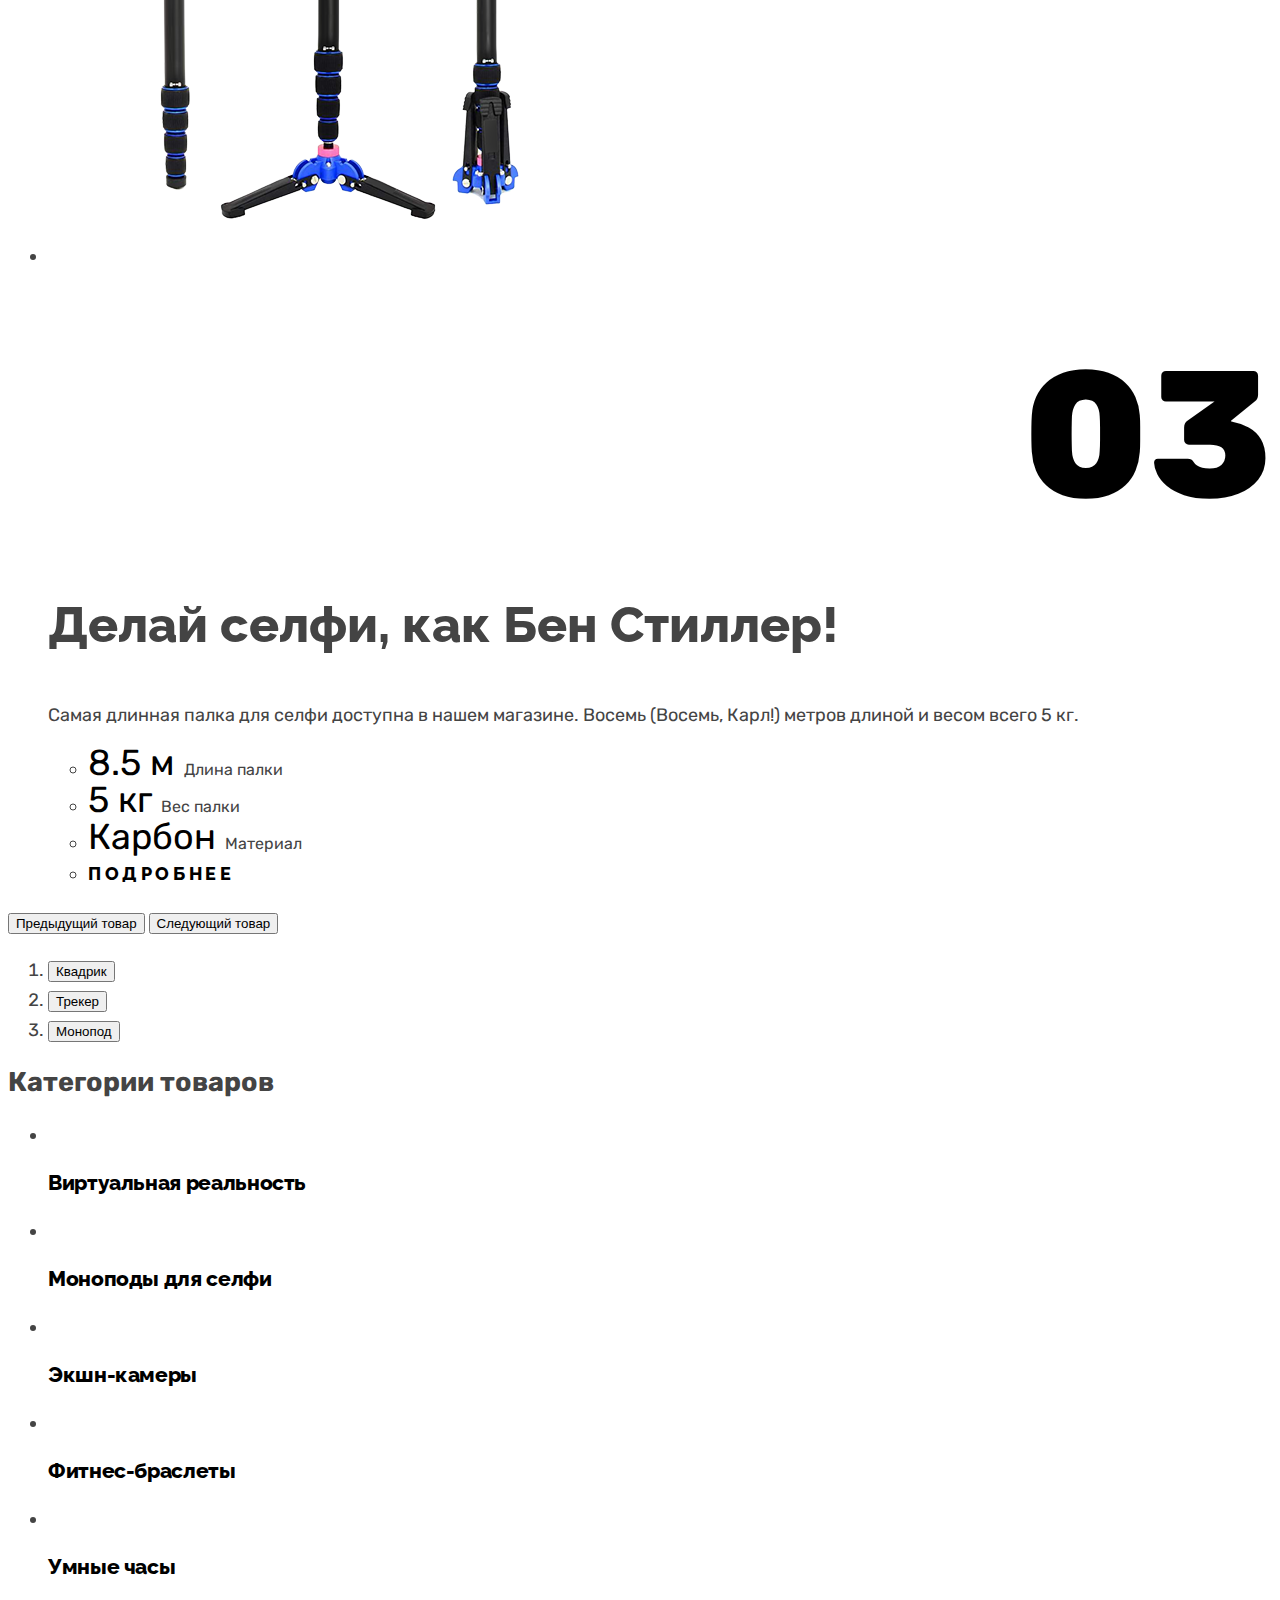
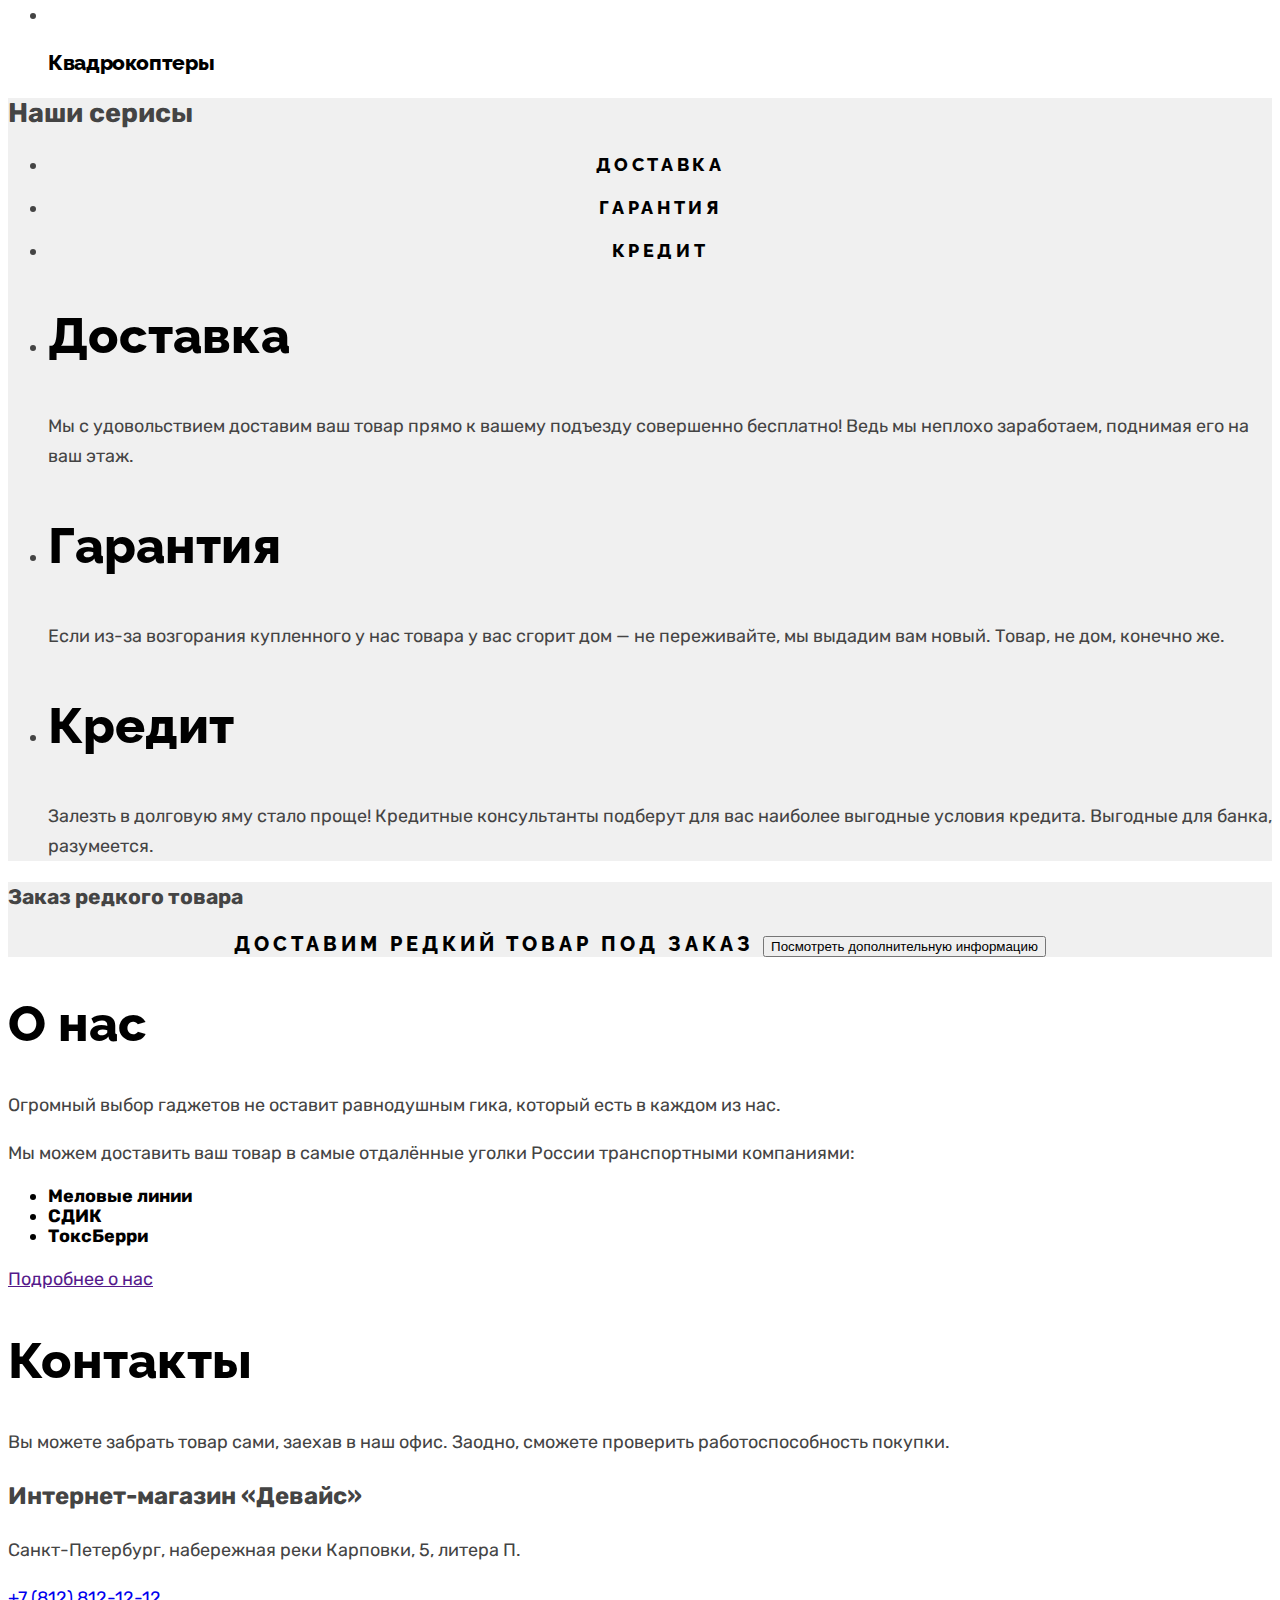
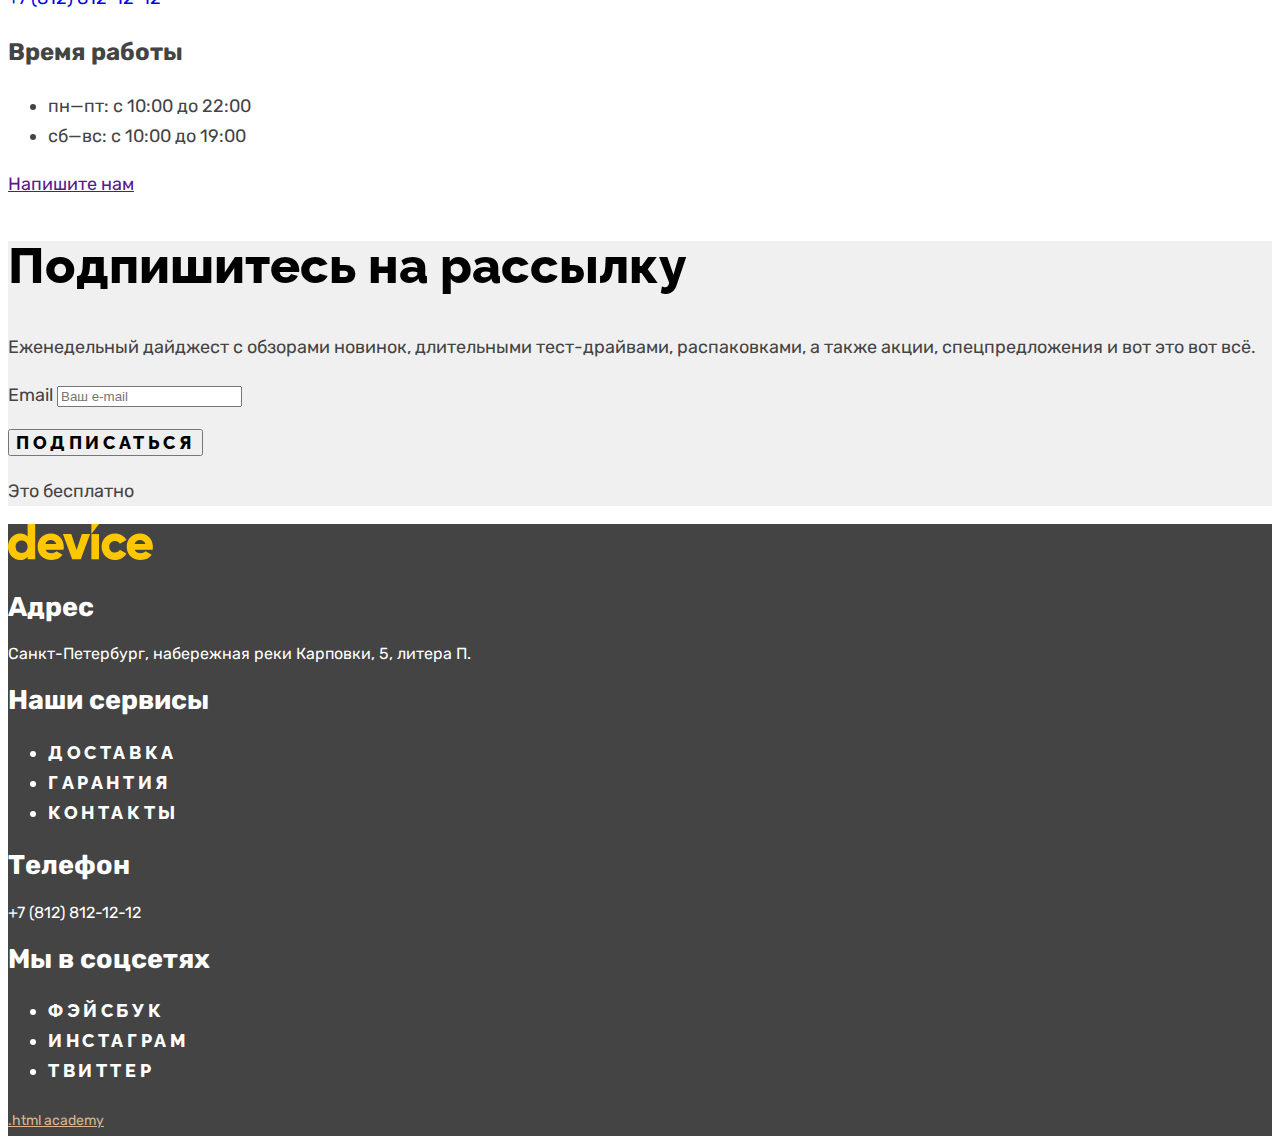
==== commit 2a303754: "Графика и стилизация первая версия" ====
--- a/index.html
+++ b/index.html
@@ -4,19 +4,20 @@
 <head>
   <meta charset="utf-8">
   <title>HTML Academy: Девайс</title>
+  <link rel="stylesheet" href="styles/styles.css">
 </head>
 
 <body>
   <header class="main-header">
     <nav class="navigation-bar">
       <a class="navigation-logo" href="index.html">
-        <img class="page-header-logo" alt="Логотип магазина «Девайс»" src="">
+        <img class="page-header-logo" alt="Логотип магазина «Девайс»" src="img/logo-black.svg" width="145" height="36">
       </a>
       <ul class="navigation-list-top">
         <li class="navigation-item">
           <form class="search-form" action="https://echo.htmlacademy.ru/" method="post">
             <input class="searh-input" placeholder="Поиск по сайту" name="site-search">
-            <button class="button search-button" type="submit">
+            <button class="search-button" type="submit">
               <span class="search-name">Найти</span>
             </button>
           </form>
@@ -33,38 +34,38 @@
       </ul>
       <ul class="navigation-list-bottom">
         <li class="navigation-item">
-          <span class="navigation-item-nested"> Каталог товаров </span>
+          <span class="navigation-link-bottom"> Каталог товаров </span>
           <button class="navigation-menu" type="button">
             <span class="visually-hidden">Вложенное меню</span></button>
           <ul class="nested-list">
             <li class="nested-list-item">
-              Виртуальная реальность
-            </li>
-            <li class="nested-list-item">
-              <a class="navigation-link" href="monopods.html"> Моноподы для cелфи </a>
-            </li>
-            <li class="nested-list-item">
-              Экшн-камеры
-            </li>
-            <li class="nested-list-item">
-              Фитнес-браслеты
-            </li>
-            <li class="nested-list-item">
-              Умные часы
-            </li>
-            <li class="nested-list-item">
-              Квадрокоптеры
+              <a class="nested-navigation-link" href="#"> Виртуальная реальность </a>
+            </li>
+            <li class="nested-list-item">
+              <a class="nested-navigation-link" href="monopods.html"> Моноподы для cелфи </a>
+            </li>
+            <li class="nested-list-item">
+              <a class="nested-navigation-link" href="#"> Экшн-камеры</a>
+            </li>
+            <li class="nested-list-item">
+              <a class="nested-navigation-link" href="#">Фитнес-браслеты</a>
+            </li>
+            <li class="nested-list-item">
+              <a class="nested-navigation-link" href="#">Умные часы</a>
+            </li>
+            <li class="nested-list-item">
+              <a class="nested-navigation-link" href="#">Квадрокоптеры</a>
             </li>
           </ul>
         </li>
         <li class="navigation-item">
-          <a class="navigation-link" href="#">Доставка</a>
-        </li>
-        <li class="navigation-item">
-          <a class="navigation-link" href="#">Гарантия</a>
-        </li>
-        <li class="navigation-item">
-          <a class="navigation-link" href="#">Контакты</a>
+          <a class="navigation-link-bottom" href="#">Доставка</a>
+        </li>
+        <li class="navigation-item">
+          <a class="navigation-link-bottom" href="#">Гарантия</a>
+        </li>
+        <li class="navigation-item">
+          <a class="navigation-link-bottom" href="#">Контакты</a>
         </li>
       </ul>
     </nav>
@@ -77,7 +78,8 @@
       <div class="slider-wrapper">
         <ul class="slider-list">
           <li class="slider-item">
-            <img class="slider-item-image" alt="Квадрокоптер с лазером (пиу-пиу)" src="">
+            <img class="slider-item-image" alt="Квадрокоптер с лазером (пиу-пиу)" src="img/slider/slider-copter.png"
+              width="560" height="560">
             <h2 class="slider-item-number"> 01 </h2>
             <h3 class="slider-item-slogan"> Порхает как бабочка, жалит как пчела!</h3>
             <p class="slider-item-descripion">Этот обычный, на первый взгляд, квадрокоптер оснащен мощным лазером,
@@ -85,10 +87,10 @@
               камеру. </p>
             <ul>
               <li class="slider-item-specification">
-                <b> 800 м </b> Дальность полета
-              </li>
-              <li class="slider-item-specification">
-                <b> 50 м </b> Радиус поражения
+                <span class="item-value"> 800 м </span> <span class="value-descripion">Дальность полета</span>
+              </li>
+              <li class="slider-item-specification">
+                <span class="item-value">  50 м </span> <span class="value-descripion"> Радиус поражения</span>
               </li>
               <li>
                 <a class="slider-item-link" href="#">подробнее</a>
@@ -96,15 +98,15 @@
             </ul>
           </li>
           <li class="slider-item">
-            <img class="slider-item-image" src="" alt="Фитнес-браслет">
-            <h2 class="slider-pagination-item-number"> 02 </h2>
+            <img class="slider-item-image" src="img/slider/slider-fitness.png" alt="Фитнес-браслет">
+            <h2 class="slider-item-number"> 02 </h2>
             <h3 class="slider-item-slogan"> Худеем правильно!</h3>
             <p class="slider-item-descripion">Мотивирующие фитнес-браслеты помогут найти в себе силы не пропускать
               занятия
               и соблюдать диету. </p>
             <ul>
               <li class="slider-item-specification">
-                <b>48 часов</b> Без подзарядки
+                <span class="item-value">48 часов</span> <span class="value-descripion">Без подзарядки</span>
               </li>
               <li>
                 <a class="slider-item-link" href="#">подробнее</a>
@@ -112,21 +114,21 @@
             </ul>
           </li>
           <li class="slider-item">
-            <img class="slider-item-image" src="" alt="Селфи-палка">
-            <h2 class="slider-pagination-item-number"> 03 </h2>
+            <img class="slider-item-image" src="img/slider/slider-monopod.png" alt="Селфи-палка">
+            <h2 class="slider-item-number"> 03 </h2>
             <h3 class="slider-item-slogan"> Делай селфи, как Бен Стиллер! </h3>
             <p class="slider-item-descripion">Самая длинная палка для селфи доступна в нашем магазине. Восемь (Восемь,
               Карл!) метров длиной и весом всего 5 кг.
             </p>
             <ul>
               <li class="slider-item-specification">
-                <b> 8.5 м </b> Длина палки
-              </li>
-              <li class="slider-item-specification">
-                <b> 5 кг </b> Вес палки
-              </li>
-              <li class="slider-item-specification">
-                <b> Карбон </b> Материал
+                <span class="item-value"> 8.5 м </span> <span class="value-descripion"> Длина палки</span>
+              </li>
+              <li class="slider-item-specification">
+                <span class="item-value"> 5 кг </span> <span class="value-descripion"> Вес палки</span>
+              </li>
+              <li class="slider-item-specification">
+                <span class="item-value"> Карбон </span> <span class="value-descripion"> Материал</span>
               </li>
               <li>
                 <a class="slider-item-link" href="#">подробнее</a>
@@ -265,7 +267,7 @@
     </section>
     <!-- Контакты -->
     <section class="contact-us">
-      <h2 class="contact-us-title">О нас</h2>
+      <h2 class="contact-us-title">Контакты</h2>
       <p class="contact-us-information">
         Вы можете забрать товар сами, заехав в наш офис. Заодно, сможете проверить работоспособность покупки.
       </p>
@@ -301,7 +303,8 @@
   </main>
   <footer class="page-footer">
     <section class="footer-top">
-      <img class="footer-contacts-logo" src="" alt="Логотип магазина &quot; Девайс &quot;">
+      <img class="footer-contacts-logo" src="img/logo-yellow.svg" width="145" height="36"
+        alt="Логотип магазина &quot; Девайс &quot;">
     </section>
     <section class="footer-mid">
       <h2 class="visually-hidden">Адрес</h2>
--- a/styles/styles.css
+++ b/styles/styles.css
@@ -0,0 +1,248 @@
+/* Шрифт Rubik - основной текст */
+
+@font-face {
+  font-family: "Rubik";
+  font-style: normal;
+  font-weight: 400;
+  src: url("../fonts/rubik/rubik-400.woff2") format("woff2");
+  font-display: swap;
+}
+@font-face {
+  font-family: "Rubik";
+  font-style: normal;
+  font-weight: 700;
+  src: url("../fonts/rubik/rubik-700.woff2") format("woff2");
+  font-display: swap;
+}
+@font-face {
+  font-family: "Rubik";
+  font-style: normal;
+  font-weight: 800;
+  src: url("../fonts/rubik/rubik-800.woff2") format("woff2");
+  font-display: swap;
+}
+/* Шрифт Railway - заголовки */
+
+@font-face {
+  font-family: "Raleway";
+  font-style: normal;
+  font-weight: 400;
+  src: url("../fonts/raleway/raleway-800.woff2") format("woff2");
+  font-display: swap;
+}
+body {
+  font-family: "Rubik", sans-serif;
+  font-size: 18px;
+  line-height: 30px;
+  background: #ffffff;
+  color: #444444;
+}
+.button {
+  font-family: Raleway;
+  font-style: normal;
+  font-weight: 800;
+  font-size: 18px;
+  line-height: 21px;
+  text-align: center;
+  letter-spacing: 0.2em;
+  text-transform: uppercase;
+  color: #000000;
+  text-decoration: none;
+}
+.search-button {
+  font-family: Rubik;
+  font-style: normal;
+  font-weight: normal;
+  font-size: 16px;
+  line-height: 19px;
+  text-align: center;
+  color: #000000;
+}
+.main-header {
+  background: #ffe17f;
+  color: #000000;
+}
+.navigation-link {
+  font-family: Rubik;
+  font-style: normal;
+  font-weight: normal;
+  font-size: 16px;
+  line-height: 19px;
+  color: #000000;
+  text-decoration: none;
+}
+
+.nested-navigation-link {
+  font-family: Rubik;
+  font-style: normal;
+  font-weight: normal;
+  font-size: 16px;
+  line-height: 18px;
+  color: #000000;
+  text-decoration: none;
+  text-transform: uppercase;
+}
+.navigation-link-bottom {
+  font-family: Raleway;
+  font-style: normal;
+  font-weight: 800;
+  font-size: 18px;
+  line-height: 21px;
+  letter-spacing: 0.2em;
+  text-transform: uppercase;
+  text-decoration: none;
+  color: #000000;
+}
+.slider-item-number {
+  font-weight: 800;
+  font-size: 180px;
+  line-height: 30px;
+  align-items: center;
+  text-align: right;
+  color: black; /*временно чтобы было видно, потом поменять на белый*/
+}
+.slider-item-slogan {
+  font-family: Raleway;
+  font-style: normal;
+  font-weight: 800;
+  font-size: 50px;
+  line-height: 50px;
+}
+.item-value {
+  font-family: Rubik;
+  font-style: normal;
+  font-weight: normal;
+  font-size: 36px;
+  line-height: 30px;
+  color: #000000;
+}
+.value-descripion {
+  font-size: 16px;
+  line-height: 30px;
+}
+.slider-item-link {
+  font-family: Raleway;
+  font-style: normal;
+  font-weight: 800;
+  font-size: 18px;
+  line-height: 21px;
+  text-align: center;
+  letter-spacing: 0.2em;
+  text-transform: uppercase;
+  text-decoration: none;
+  color: #000000;
+}
+.category-link {
+  font-family: Raleway;
+  font-style: normal;
+  font-weight: 800;
+  font-size: 18px;
+  line-height: 24px;
+  letter-spacing: -0.02em;
+  text-decoration: none;
+  color: #000000;
+}
+.services,
+.delivery,
+.mail-list {
+  background: #f0f0f0;
+}
+.tab-title {
+  font-family: Raleway;
+  font-style: normal;
+  font-weight: 800;
+  font-size: 18px;
+  line-height: 21px;
+  text-align: center;
+  letter-spacing: 0.2em;
+  text-transform: uppercase;
+  color: #000000;
+}
+.service-title {
+  font-family: Raleway;
+  font-style: normal;
+  font-weight: 800;
+  font-size: 50px;
+  line-height: 50px;
+  color: #000000;
+}
+.delivery-description {
+  font-family: Raleway;
+  font-style: normal;
+  font-weight: 800;
+  font-size: 20px;
+  line-height: 23px;
+  text-align: center;
+  letter-spacing: 0.2em;
+  text-transform: uppercase;
+  color: #000000;
+}
+.about-us-title,
+.contact-us-title {
+  font-family: Raleway;
+  font-style: normal;
+  font-weight: 800;
+  font-size: 50px;
+  line-height: 50px;
+  color: #000000;
+}
+.contact-us-address-text {
+  font-style: normal;
+}
+.about-us-delivery-list {
+  font-family: Rubik;
+  font-style: normal;
+  font-weight: bold;
+  font-size: 18px;
+  line-height: 20px;
+  color: #000000;
+}
+.contact-us-subtitle {
+  font-size: 24px;
+  line-height: 30px;
+}
+.contact-us-phone {
+  text-decoration-line: underline;
+  text-decoration: none;
+  font-style: normal;
+}
+.mail-list-title {
+  font-family: Raleway;
+  font-style: normal;
+  font-weight: 800;
+  font-size: 50px;
+  line-height: 50px;
+  color: #000000;
+}
+.page-footer {
+  background: #444444;
+  color: #ffffff;
+}
+.footer-contacts-address {
+  font-style: normal;
+  font-size: 16px;
+  line-height: 19px;
+}
+.footer-contacts-address-phone {
+  font-style: normal;
+  text-decoration: none;
+  text-align: right;
+}
+.navigation-footer-link {
+  font-family: Raleway;
+  font-style: normal;
+  font-weight: 800;
+  font-size: 18px;
+  line-height: 21px;
+  text-align: center;
+  letter-spacing: 0.2em;
+  text-transform: uppercase;
+  text-decoration: none;
+}
+.page-footer a {
+  color: #ffffff;
+}
+.page-footer .htmlacademy-link {
+  font-size: 14px;
+  color: #dbb590;
+}
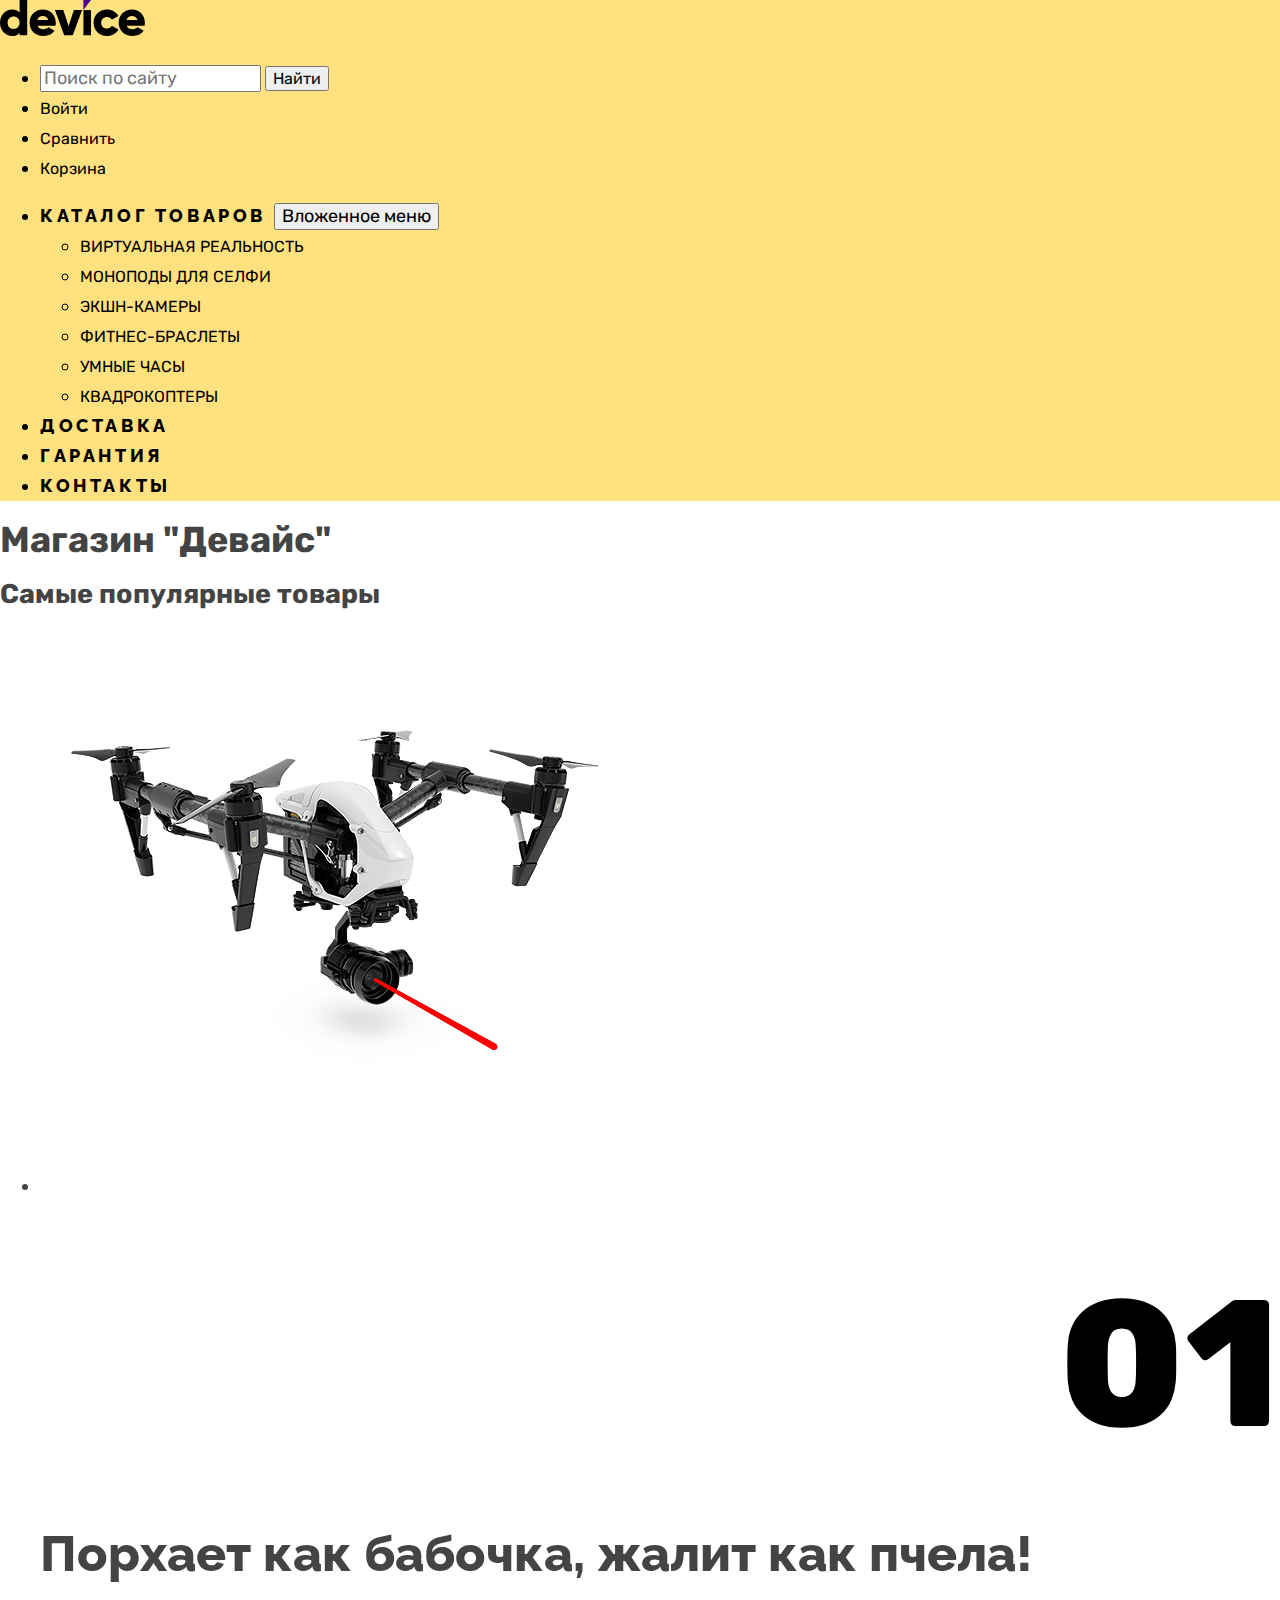
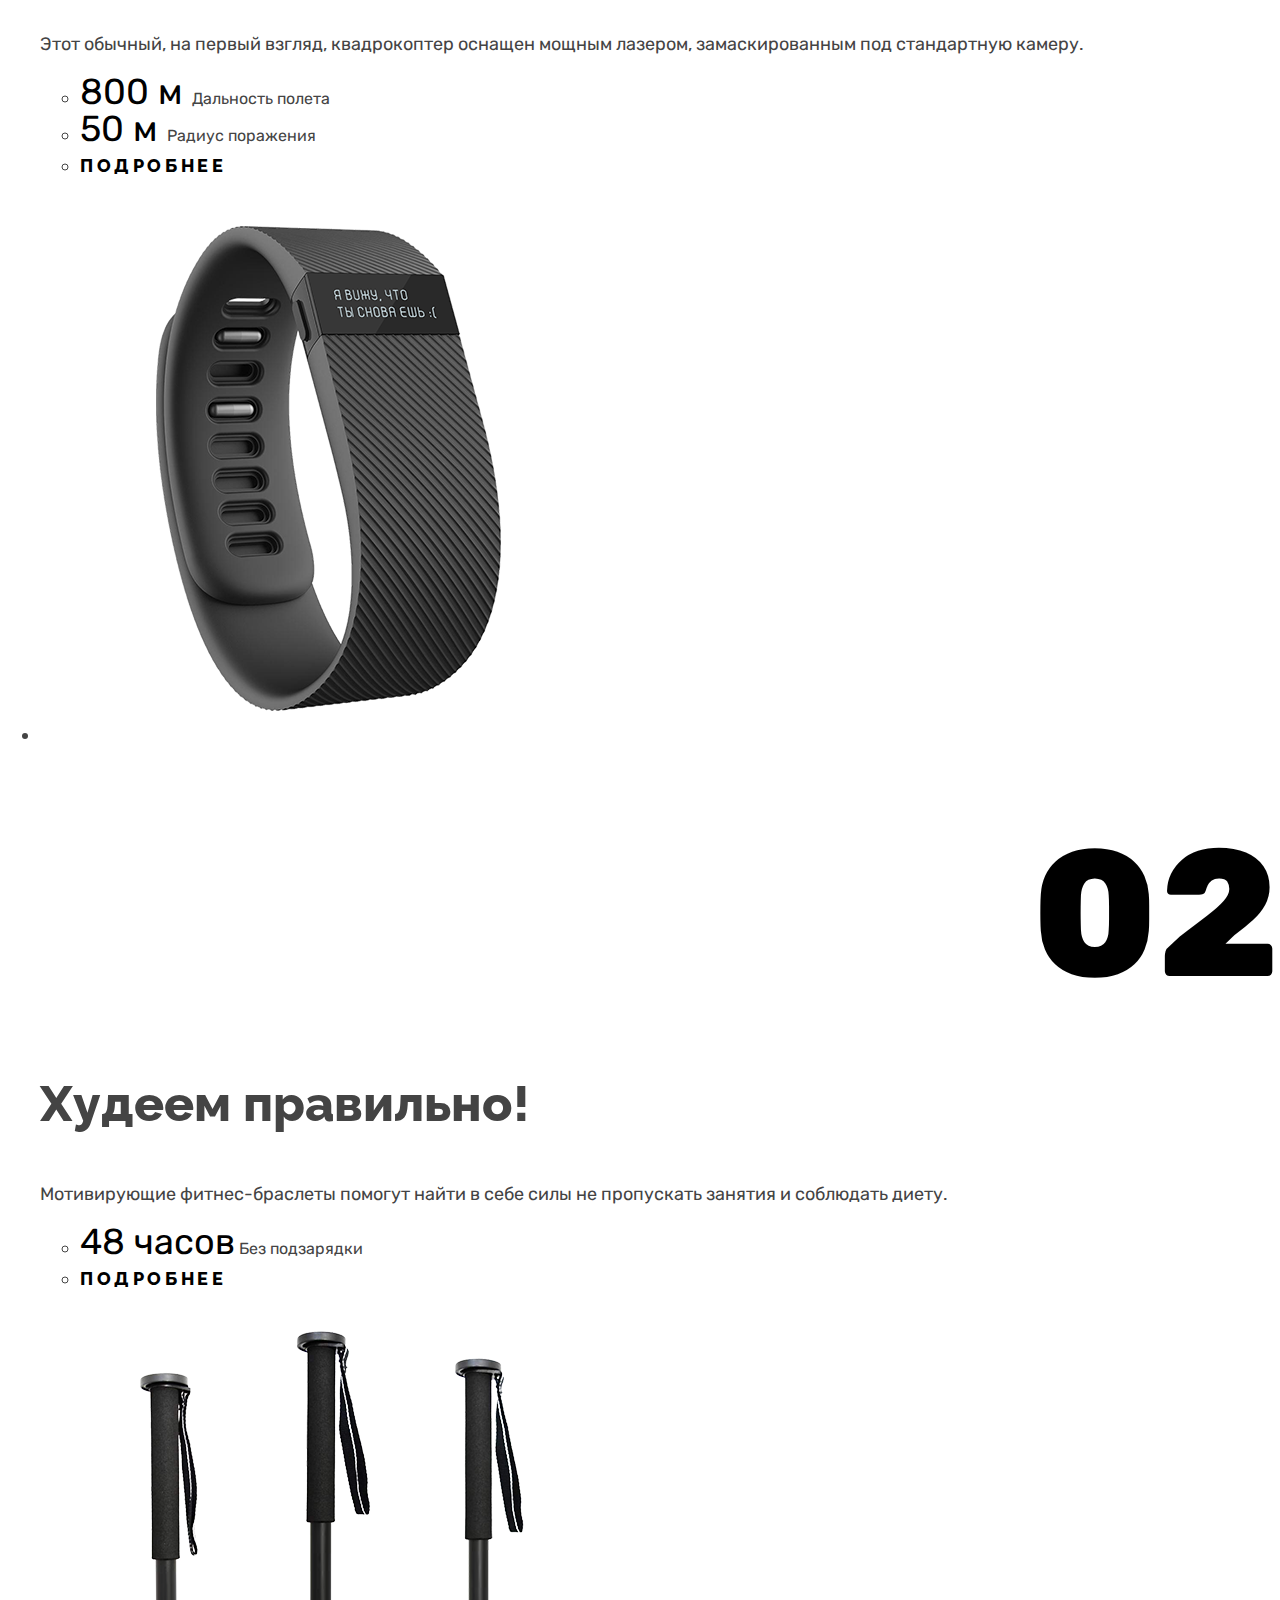
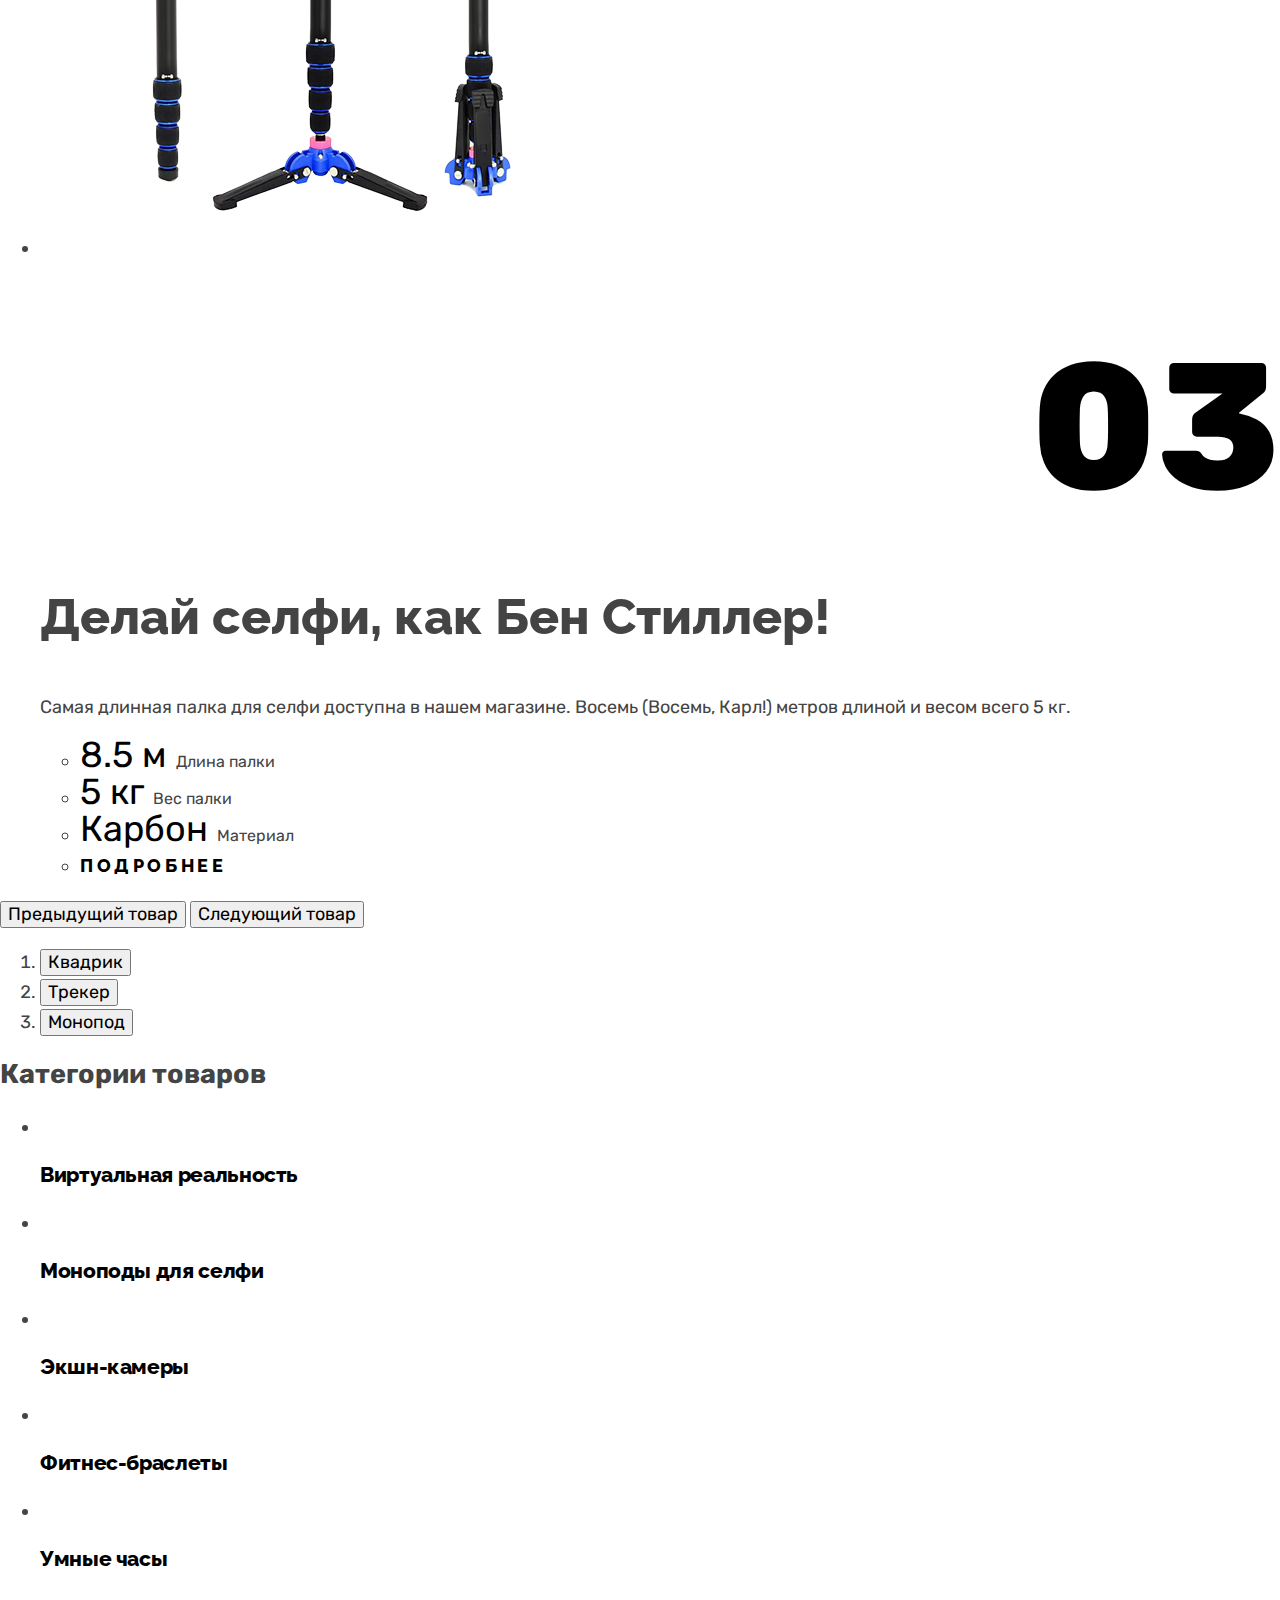
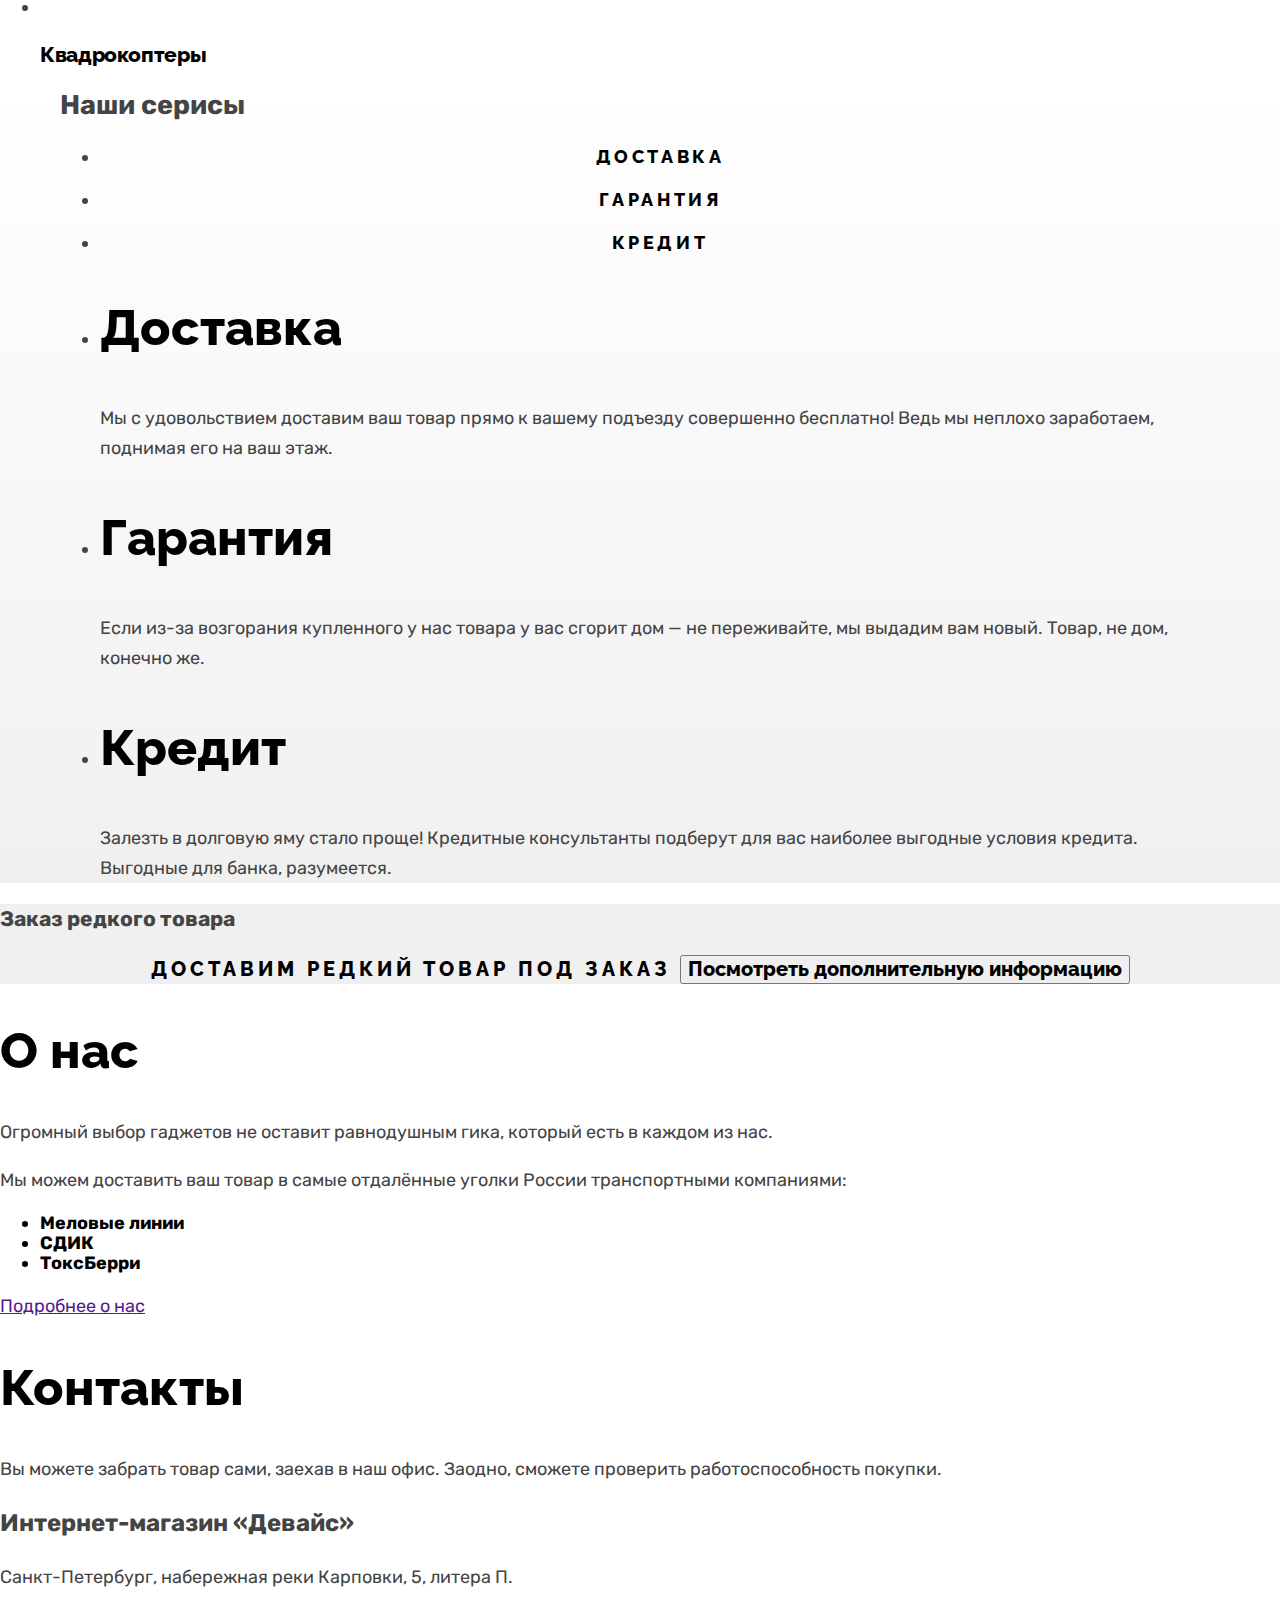
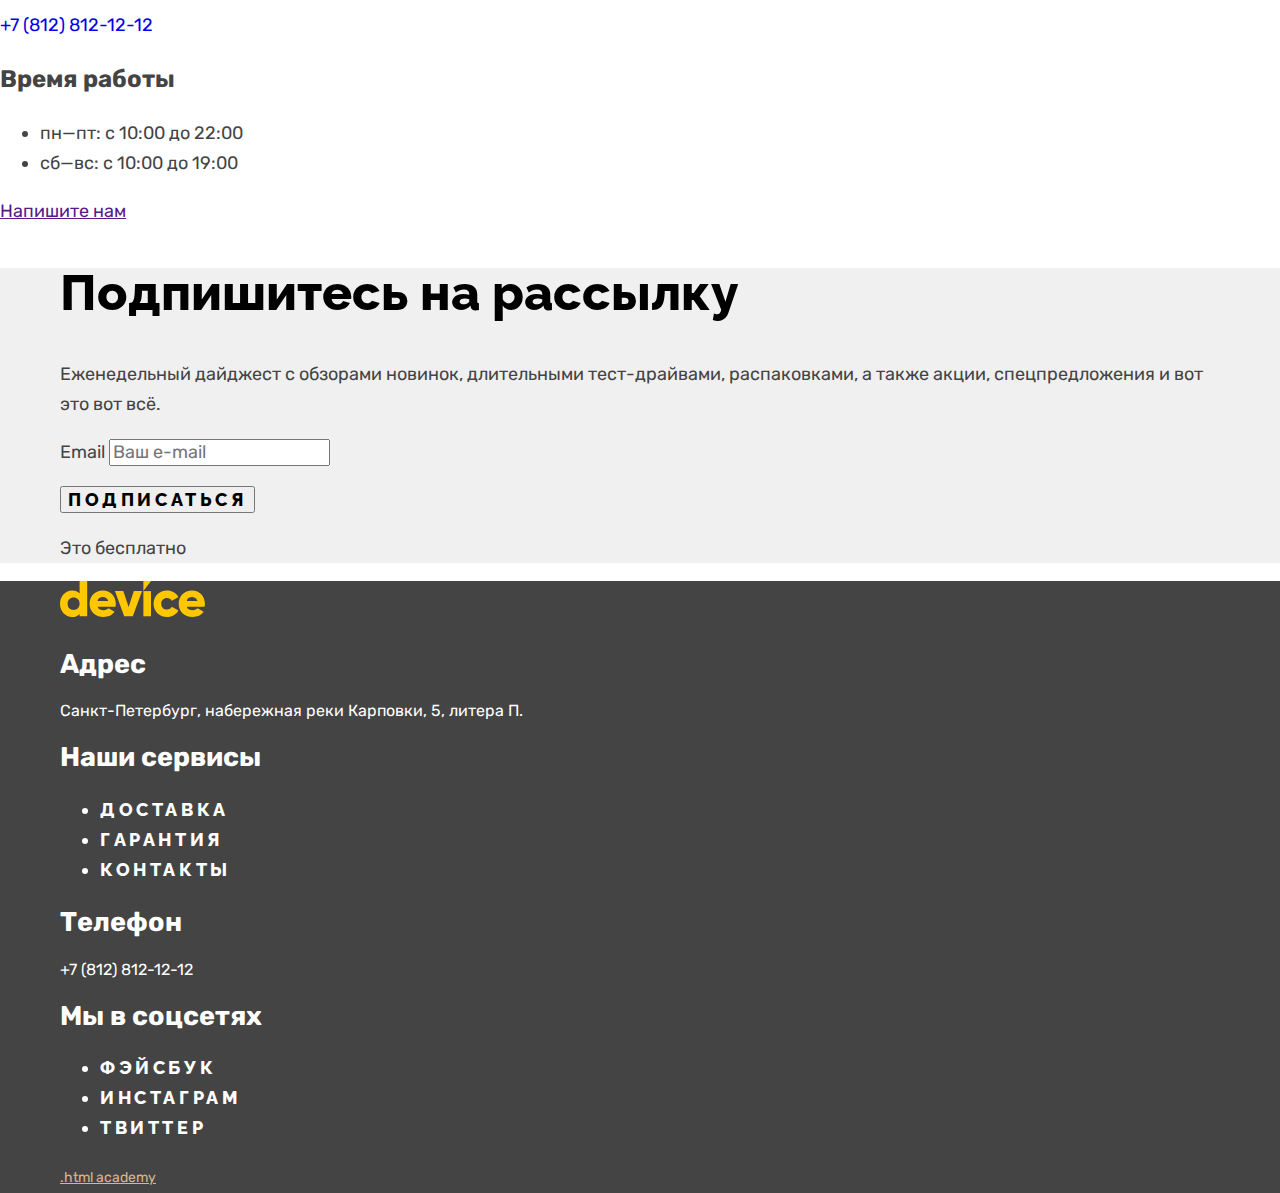
==== commit 1f216fb5: "добавил бэкграунды и немного стилей для каталога" ====
--- a/index.html
+++ b/index.html
@@ -4,71 +4,75 @@
 <head>
   <meta charset="utf-8">
   <title>HTML Academy: Девайс</title>
+  <link rel="stylesheet" href="styles/normalize.css">
   <link rel="stylesheet" href="styles/styles.css">
 </head>
 
 <body>
   <header class="main-header">
-    <nav class="navigation-bar">
-      <a class="navigation-logo" href="index.html">
-        <img class="page-header-logo" alt="Логотип магазина «Девайс»" src="img/logo-black.svg" width="145" height="36">
-      </a>
-      <ul class="navigation-list-top">
-        <li class="navigation-item">
-          <form class="search-form" action="https://echo.htmlacademy.ru/" method="post">
-            <input class="searh-input" placeholder="Поиск по сайту" name="site-search">
-            <button class="search-button" type="submit">
-              <span class="search-name">Найти</span>
-            </button>
-          </form>
-        </li>
-        <li class="navigation-item">
-          <a class="navigation-link" href="#">Войти</a>
-        </li>
-        <li class="navigation-item">
-          <a class="navigation-link" href="#">Сравнить</a>
-        </li>
-        <li class="navigation-item">
-          <a class="navigation-link" href="#">Корзина</a>
-        </li>
-      </ul>
-      <ul class="navigation-list-bottom">
-        <li class="navigation-item">
-          <span class="navigation-link-bottom"> Каталог товаров </span>
-          <button class="navigation-menu" type="button">
-            <span class="visually-hidden">Вложенное меню</span></button>
-          <ul class="nested-list">
-            <li class="nested-list-item">
-              <a class="nested-navigation-link" href="#"> Виртуальная реальность </a>
-            </li>
-            <li class="nested-list-item">
-              <a class="nested-navigation-link" href="monopods.html"> Моноподы для cелфи </a>
-            </li>
-            <li class="nested-list-item">
-              <a class="nested-navigation-link" href="#"> Экшн-камеры</a>
-            </li>
-            <li class="nested-list-item">
-              <a class="nested-navigation-link" href="#">Фитнес-браслеты</a>
-            </li>
-            <li class="nested-list-item">
-              <a class="nested-navigation-link" href="#">Умные часы</a>
-            </li>
-            <li class="nested-list-item">
-              <a class="nested-navigation-link" href="#">Квадрокоптеры</a>
-            </li>
-          </ul>
-        </li>
-        <li class="navigation-item">
-          <a class="navigation-link-bottom" href="#">Доставка</a>
-        </li>
-        <li class="navigation-item">
-          <a class="navigation-link-bottom" href="#">Гарантия</a>
-        </li>
-        <li class="navigation-item">
-          <a class="navigation-link-bottom" href="#">Контакты</a>
-        </li>
-      </ul>
-    </nav>
+    <div class="main-header-inner">
+      <nav class=" navigation-bar">
+        <a class="navigation-logo" href="index.html">
+          <img class="page-header-logo" alt="Логотип магазина «Девайс»" src="img/logo-black.svg" width="145"
+            height="36">
+        </a>
+        <ul class="navigation-list-top">
+          <li class="navigation-item">
+            <form class="search-form" action="https://echo.htmlacademy.ru/" method="post">
+              <input class="searh-input" placeholder="Поиск по сайту" name="site-search">
+              <button class="search-button" type="submit">
+                <span class="search-name">Найти</span>
+              </button>
+            </form>
+          </li>
+          <li class="navigation-item">
+            <a class="navigation-link" href="#">Войти</a>
+          </li>
+          <li class="navigation-item">
+            <a class="navigation-link" href="#">Сравнить</a>
+          </li>
+          <li class="navigation-item">
+            <a class="navigation-link" href="#">Корзина</a>
+          </li>
+        </ul>
+        <ul class="navigation-list-bottom">
+          <li class="navigation-item">
+            <span class="navigation-link-bottom"> Каталог товаров </span>
+            <button class="navigation-menu" type="button">
+              <span class="visually-hidden">Вложенное меню</span></button>
+            <ul class="nested-list">
+              <li class="nested-list-item">
+                <a class="nested-navigation-link" href="#"> Виртуальная реальность </a>
+              </li>
+              <li class="nested-list-item">
+                <a class="nested-navigation-link" href="monopods.html"> Моноподы для cелфи </a>
+              </li>
+              <li class="nested-list-item">
+                <a class="nested-navigation-link" href="#"> Экшн-камеры</a>
+              </li>
+              <li class="nested-list-item">
+                <a class="nested-navigation-link" href="#">Фитнес-браслеты</a>
+              </li>
+              <li class="nested-list-item">
+                <a class="nested-navigation-link" href="#">Умные часы</a>
+              </li>
+              <li class="nested-list-item">
+                <a class="nested-navigation-link" href="#">Квадрокоптеры</a>
+              </li>
+            </ul>
+          </li>
+          <li class="navigation-item">
+            <a class="navigation-link-bottom" href="#">Доставка</a>
+          </li>
+          <li class="navigation-item">
+            <a class="navigation-link-bottom" href="#">Гарантия</a>
+          </li>
+          <li class="navigation-item">
+            <a class="navigation-link-bottom" href="#">Контакты</a>
+          </li>
+        </ul>
+      </nav>
+    </div>
   </header>
   <main class="main-index">
     <h1 class="visually-hidden">Магазин "Девайс"</h1>
@@ -90,7 +94,7 @@
                 <span class="item-value"> 800 м </span> <span class="value-descripion">Дальность полета</span>
               </li>
               <li class="slider-item-specification">
-                <span class="item-value">  50 м </span> <span class="value-descripion"> Радиус поражения</span>
+                <span class="item-value"> 50 м </span> <span class="value-descripion"> Радиус поражения</span>
               </li>
               <li>
                 <a class="slider-item-link" href="#">подробнее</a>
@@ -207,38 +211,40 @@
     </section>
     <!-- Сервисы в табах-->
     <section class="services">
-      <h2 class="visually-hidden">Наши серисы</h2>
-      <ul class="service-tabs">
-        <li class="tab-item-current">
-          <h3 class="tab-title">Доставка</h3>
-        </li>
-        <li class="tab-itemt">
-          <h3 class="tab-title">Гарантия</h3>
-        </li>
-        <li class="tab-item">
-          <h3 class="tab-title">Кредит</h3>
-        </li>
-      </ul>
-      <ul class="service-categories">
-        <li class="service-item-current">
-          <h3 class="service-title">Доставка</h3>
-          <p class="service-description"> Мы с удовольствием доставим ваш товар прямо к вашему подъезду совершенно
-            бесплатно! Ведь мы неплохо
-            заработаем, поднимая его на ваш этаж.</p>
-        </li>
-        <li class="service-item">
-          <h3 class="service-title">Гарантия</h3>
-          <p class="service-description"> Если из-за возгорания купленного у нас товара у вас сгорит дом — не
-            переживайте, мы выдадим вам новый.
-            Товар, не дом, конечно же.</p>
-        </li>
-        <li class="service-item">
-          <h3 class="service-title">Кредит</h3>
-          <p class="service-description"> Залезть в долговую яму стало проще! Кредитные консультанты подберут для вас
-            наиболее выгодные условия
-            кредита. Выгодные для банка, разумеется.</p>
-        </li>
-      </ul>
+      <div class="service-inner">
+        <h2 class="visually-hidden">Наши серисы</h2>
+        <ul class="service-tabs">
+          <li class="tab-item-current">
+            <h3 class="tab-title">Доставка</h3>
+          </li>
+          <li class="tab-itemt">
+            <h3 class="tab-title">Гарантия</h3>
+          </li>
+          <li class="tab-item">
+            <h3 class="tab-title">Кредит</h3>
+          </li>
+        </ul>
+        <ul class="service-categories">
+          <li class="service-item-current">
+            <h3 class="service-title">Доставка</h3>
+            <p class="service-description"> Мы с удовольствием доставим ваш товар прямо к вашему подъезду совершенно
+              бесплатно! Ведь мы неплохо
+              заработаем, поднимая его на ваш этаж.</p>
+          </li>
+          <li class="service-item">
+            <h3 class="service-title">Гарантия</h3>
+            <p class="service-description"> Если из-за возгорания купленного у нас товара у вас сгорит дом — не
+              переживайте, мы выдадим вам новый.
+              Товар, не дом, конечно же.</p>
+          </li>
+          <li class="service-item">
+            <h3 class="service-title">Кредит</h3>
+            <p class="service-description"> Залезть в долговую яму стало проще! Кредитные консультанты подберут для вас
+              наиболее выгодные условия
+              кредита. Выгодные для банка, разумеется.</p>
+          </li>
+        </ul>
+      </div>
     </section>
     <!-- редкий товар под заказ-->
     <section class="delivery">
@@ -285,70 +291,76 @@
     </section>
     <!-- рассылка -->
     <section class="mail-list">
-      <h2 class="mail-list-title">Подпишитесь на рассылку</h2>
-      <p class="mail-list-description"> Еженедельный дайджест с обзорами новинок,
-        длительными тест-драйвами, распаковками, а также акции, спецпредложения и вот это вот всё.</p>
-      <form class="mail-list-form" action="https://echo.htmlacademy.ru/" method="post">
-        <p class="mail-list-email">
-          <label class="visually-hidden" for="mail-list-email">Email</label>
-          <input class="field" placeholder="Ваш e-mail" type="email" name="mail-list-email" id="mail-list-email"
-            required>
-        </p>
-        <button class="button mail-list-button" type="submit">
-          <span class="mail-list-subsribe">Подписаться</span>
-        </button>
-      </form>
-      <p class="mail-list-nofee">Это бесплатно</p>
+      <div class="mail-list-inner">
+        <h2 class="mail-list-title">Подпишитесь на рассылку</h2>
+        <p class="mail-list-description"> Еженедельный дайджест с обзорами новинок,
+          длительными тест-драйвами, распаковками, а также акции, спецпредложения и вот это вот всё.</p>
+        <form class="mail-list-form" action="https://echo.htmlacademy.ru/" method="post">
+          <p class="mail-list-email">
+            <label class="visually-hidden" for="mail-list-email">Email</label>
+            <input class="field" placeholder="Ваш e-mail" type="email" name="mail-list-email" id="mail-list-email"
+              required>
+          </p>
+          <button class="button mail-list-button" type="submit">
+            <span class="mail-list-subsribe">Подписаться</span>
+          </button>
+        </form>
+        <p class="mail-list-nofee">Это бесплатно</p>
+      </div>
     </section>
   </main>
   <footer class="page-footer">
-    <section class="footer-top">
-      <img class="footer-contacts-logo" src="img/logo-yellow.svg" width="145" height="36"
-        alt="Логотип магазина &quot; Девайс &quot;">
-    </section>
-    <section class="footer-mid">
-      <h2 class="visually-hidden">Адрес</h2>
-      <address class=" footer-contacts-address">
-        <p class="about-text">Санкт-Петербург, набережная реки Карповки, 5, литера П.</p>
-      </address>
-      <h2 class="visually-hidden">Наши сервисы</h2>
-      <ul class="navigation-footer-list">
-        <li class=" navigation-footer-item">
-          <a class="navigation-footer-link" href="#">Доставка</a>
-        </li>
-        <li class="navigation-footer-item">
-          <a class="navigation-footer-link" href="#">Гарантия</a>
-        </li>
-        <li class="navigation-footer-item">
-          <a class="navigation-footer-link" href="#">Контакты</a>
-        </li>
-      </ul>
-      <h2 class="visually-hidden">Телефон</h2>
-      <address class=" footer-contacts-address">
-        <a class="footer-contacts-address-phone" href="tel:+78128121212">+7 (812) 812-12-12</a>
-      </address>
-    </section>
-    <section class="footer-bottom">
-      <h2 class="visually-hidden">Мы в соцсетях</h2>
-      <ul class="footer-social-list">
-        <li class="footer-social-item">
-          <a class="button" href="#">
-            <span class="visually-hidden">Фэйсбук</span>
-          </a>
-        </li>
-        <li class="footer-social-item">
-          <a class="button" href="#">
-            <span class="visually-hidden">Инстаграм</span>
-          </a>
-        </li>
-        <li class="footer-social-item">
-          <a class="button" href="#">
-            <span class="visually-hidden">Твиттер</span>
-          </a>
-        </li>
-      </ul>
-      <a class="htmlacademy-link" href="https://htmlacademy.ru/">.html academy</a>
-    </section>
+    <div class="page-footer-inner">
+      <section class="footer-top">
+        <a class="footer-logo" href="index.html">
+          <img class="footer-contacts-logo" src="img/logo-yellow.svg" width="145" height="36"
+            alt="Логотип магазина &quot; Девайс &quot;">
+        </a>
+      </section>
+      <section class="footer-mid">
+        <h2 class="visually-hidden">Адрес</h2>
+        <address class=" footer-contacts-address">
+          <p class="about-text">Санкт-Петербург, набережная реки Карповки, 5, литера П.</p>
+        </address>
+        <h2 class="visually-hidden">Наши сервисы</h2>
+        <ul class="navigation-footer-list">
+          <li class=" navigation-footer-item">
+            <a class="navigation-footer-link" href="#">Доставка</a>
+          </li>
+          <li class="navigation-footer-item">
+            <a class="navigation-footer-link" href="#">Гарантия</a>
+          </li>
+          <li class="navigation-footer-item">
+            <a class="navigation-footer-link" href="#">Контакты</a>
+          </li>
+        </ul>
+        <h2 class="visually-hidden">Телефон</h2>
+        <address class=" footer-contacts-address">
+          <a class="footer-contacts-address-phone" href="tel:+78128121212">+7 (812) 812-12-12</a>
+        </address>
+      </section>
+      <section class="footer-bottom">
+        <h2 class="visually-hidden">Мы в соцсетях</h2>
+        <ul class="footer-social-list">
+          <li class="footer-social-item">
+            <a class="button" href="#">
+              <span class="visually-hidden">Фэйсбук</span>
+            </a>
+          </li>
+          <li class="footer-social-item">
+            <a class="button" href="#">
+              <span class="visually-hidden">Инстаграм</span>
+            </a>
+          </li>
+          <li class="footer-social-item">
+            <a class="button" href="#">
+              <span class="visually-hidden">Твиттер</span>
+            </a>
+          </li>
+        </ul>
+        <a class="htmlacademy-link" href="https://htmlacademy.ru/">.html academy</a>
+      </section>
+    </div>
   </footer>
 </body>
 
--- a/styles/styles.css
+++ b/styles/styles.css
@@ -58,6 +58,9 @@
   text-align: center;
   color: #000000;
 }
+
+/*стили для хедера*/
+
 .main-header {
   background: #ffe17f;
   color: #000000;
@@ -93,6 +96,9 @@
   text-decoration: none;
   color: #000000;
 }
+
+/*стили для сладейра*/
+
 .slider-item-number {
   font-weight: 800;
   font-size: 180px;
@@ -142,11 +148,30 @@
   text-decoration: none;
   color: #000000;
 }
-.services,
+
+.services {
+background-image: linear-gradient(white, #f0f0f0);
+}
+.service-inner {
+  box-sizing: border-box;
+  width: 1200px;
+  margin-left: auto;
+  margin-right: auto;
+  padding-left: 20px;
+  padding-right: 20px;
+}
 .delivery,
 .mail-list {
   background: #f0f0f0;
 }
+.mail-list-inner {
+  box-sizing: border-box;
+  width: 1200px;
+  margin-left: auto;
+  margin-right: auto;
+  padding-left: 20px;
+  padding-right: 20px;
+}
 .tab-title {
   font-family: Raleway;
   font-style: normal;
@@ -214,10 +239,21 @@
   line-height: 50px;
   color: #000000;
 }
+
+/*стили для футера*/
+
 .page-footer {
   background: #444444;
   color: #ffffff;
 }
+.page-footer-inner {
+  box-sizing: border-box;
+  width: 1200px;
+  margin-left: auto;
+  margin-right: auto;
+  padding-left: 20px;
+  padding-right: 20px;
+}
 .footer-contacts-address {
   font-style: normal;
   font-size: 16px;
@@ -246,3 +282,18 @@
   font-size: 14px;
   color: #dbb590;
 }
+
+/*Для страницы каталога*/
+
+.filter-title-inner {
+  background-color: #DCDCDC;
+}
+.filter-inner {
+  background-color:  #EBEBEB;
+}
+.sorting-inner {
+  background-color:  #EBEBEB;
+}
+.pagination {
+  background-color:  #EBEBEB;
+}
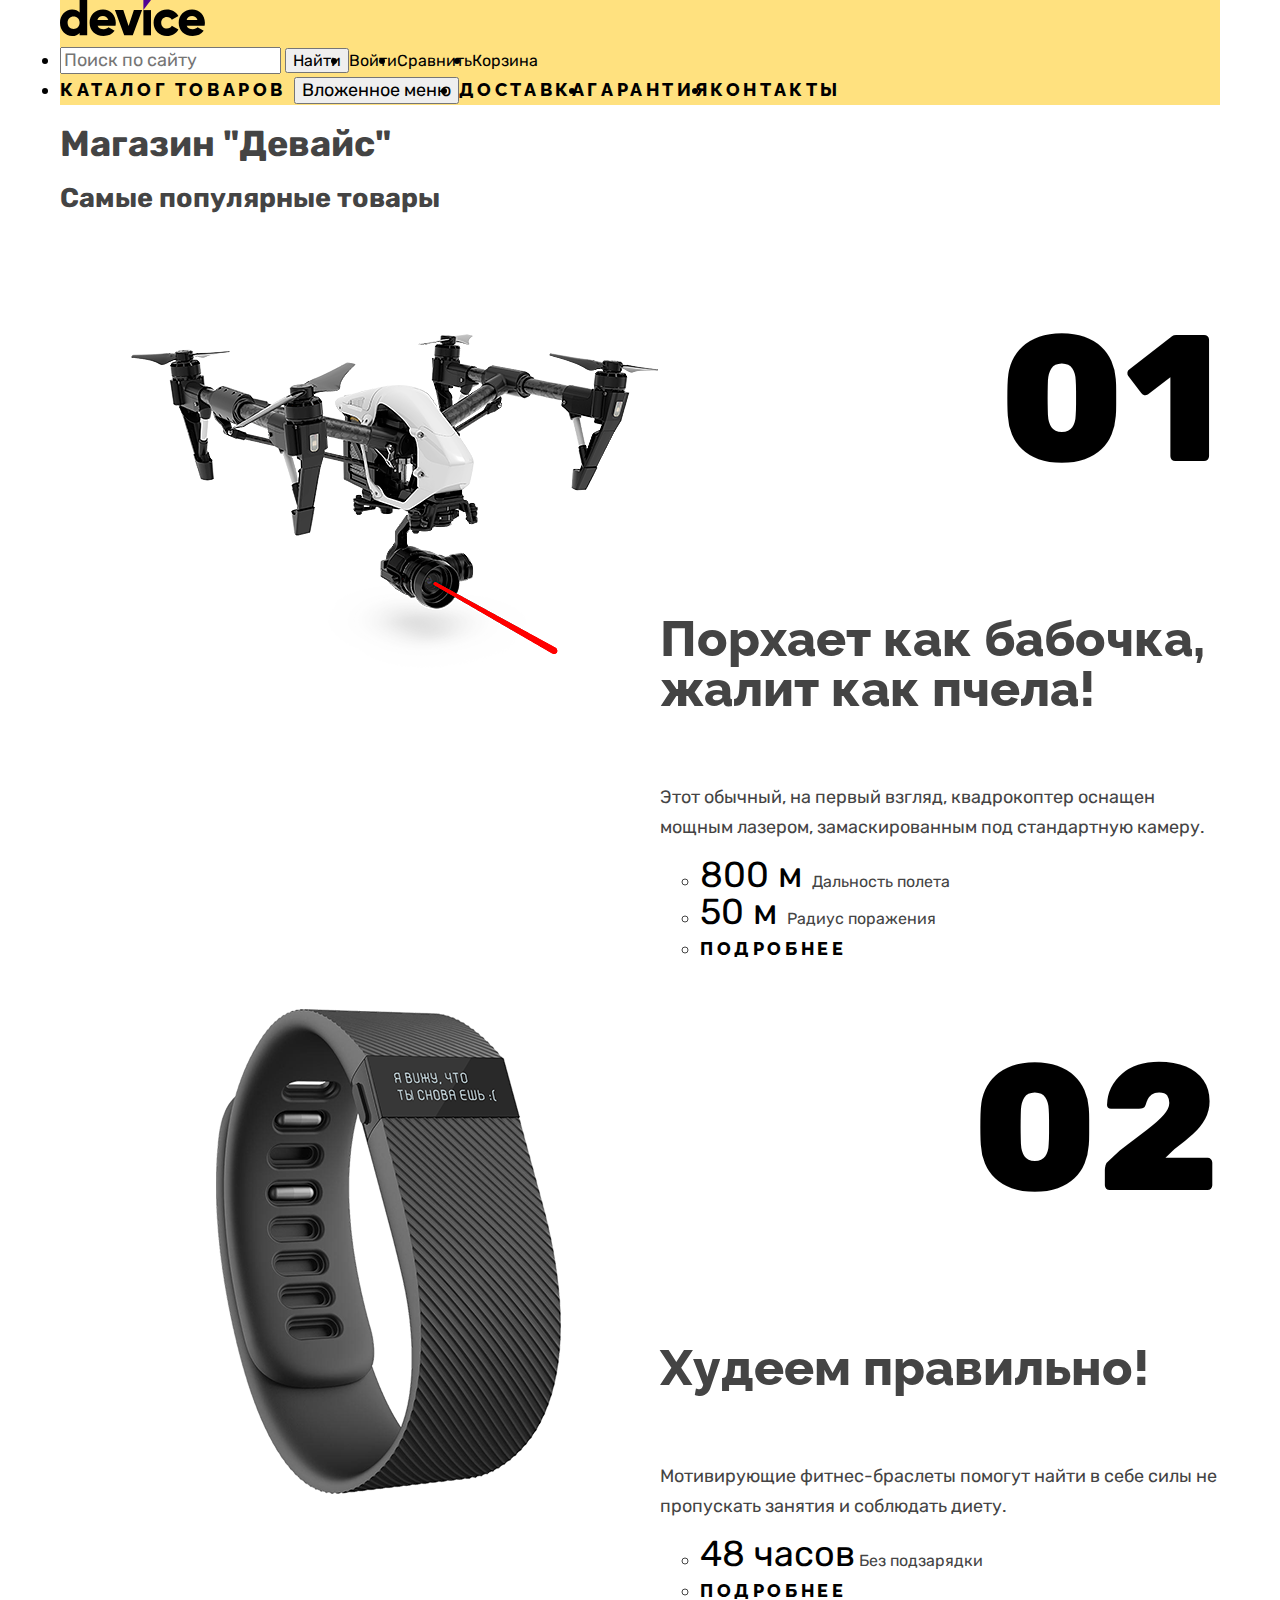
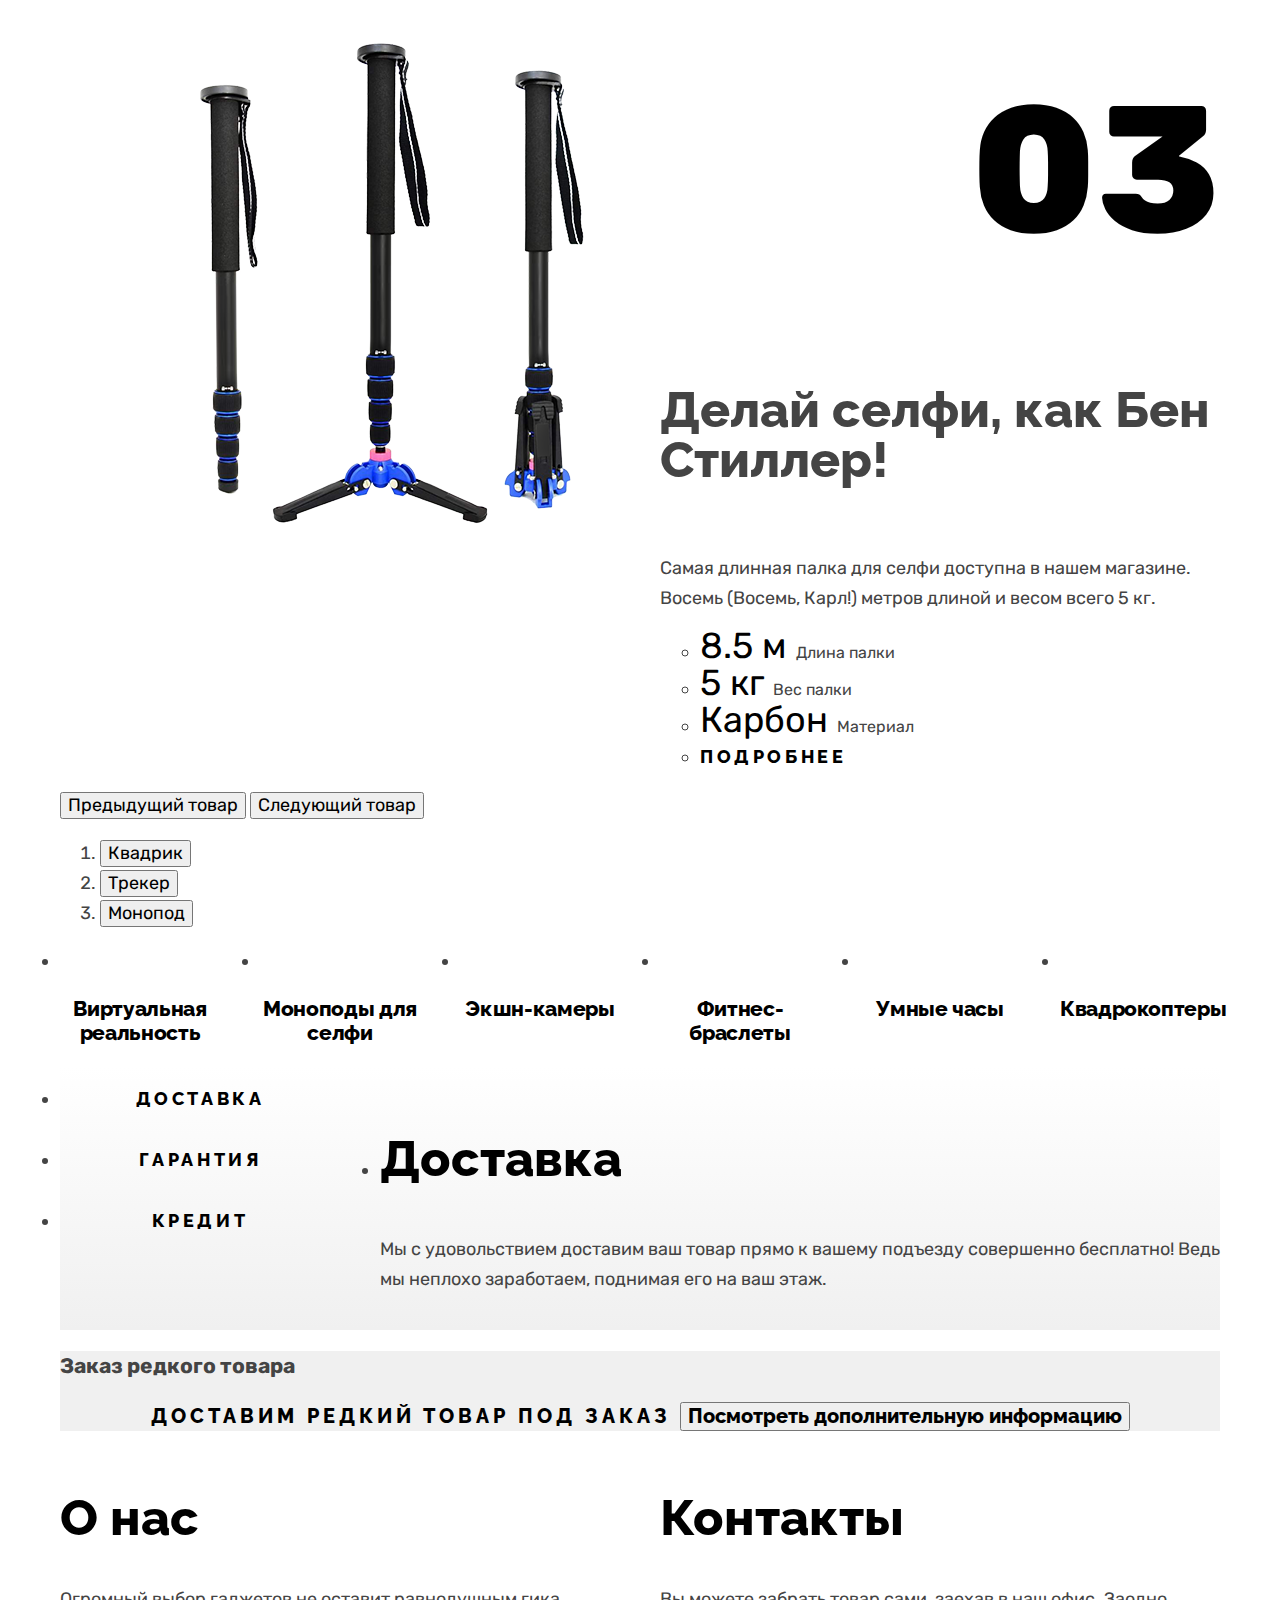
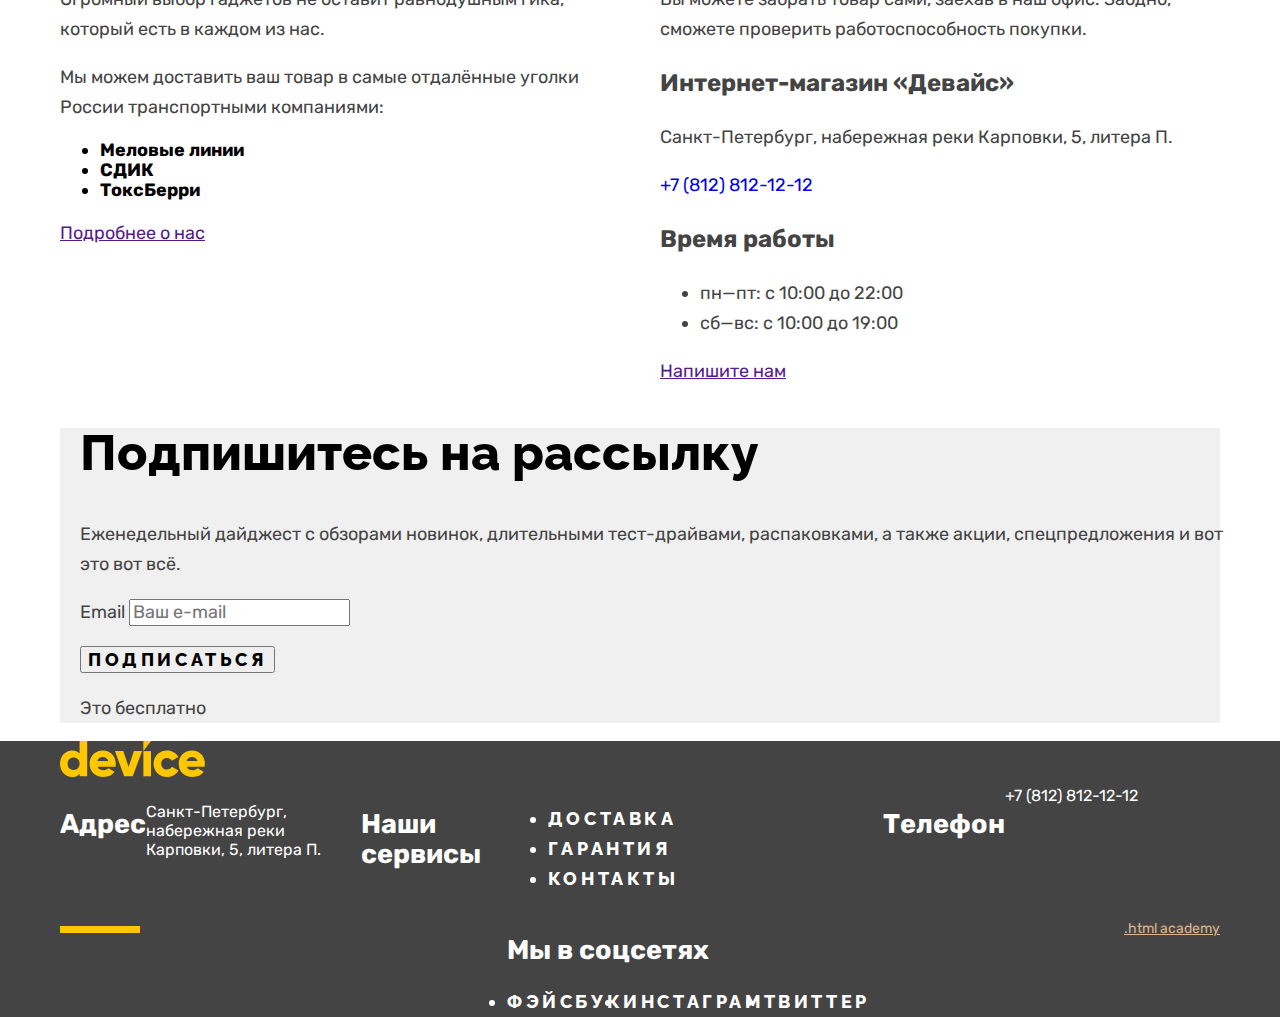
==== commit 20c88273: "Крупные блоки главной страницы и каталога" ====
--- a/index.html
+++ b/index.html
@@ -40,7 +40,8 @@
             <span class="navigation-link-bottom"> Каталог товаров </span>
             <button class="navigation-menu" type="button">
               <span class="visually-hidden">Вложенное меню</span></button>
-            <ul class="nested-list">
+            <!-- 
+            <ul class="visually-hidden nested-list">
               <li class="nested-list-item">
                 <a class="nested-navigation-link" href="#"> Виртуальная реальность </a>
               </li>
@@ -59,7 +60,7 @@
               <li class="nested-list-item">
                 <a class="nested-navigation-link" href="#">Квадрокоптеры</a>
               </li>
-            </ul>
+            </ul>-->
           </li>
           <li class="navigation-item">
             <a class="navigation-link-bottom" href="#">Доставка</a>
@@ -74,240 +75,261 @@
       </nav>
     </div>
   </header>
-  <main class="main-index">
-    <h1 class="visually-hidden">Магазин "Девайс"</h1>
-    <!-- Слайдер -->
-    <section class="slider">
-      <h2 class="visually-hidden">Самые популярные товары</h2>
-      <div class="slider-wrapper">
-        <ul class="slider-list">
-          <li class="slider-item">
-            <img class="slider-item-image" alt="Квадрокоптер с лазером (пиу-пиу)" src="img/slider/slider-copter.png"
-              width="560" height="560">
-            <h2 class="slider-item-number"> 01 </h2>
-            <h3 class="slider-item-slogan"> Порхает как бабочка, жалит как пчела!</h3>
-            <p class="slider-item-descripion">Этот обычный, на первый взгляд, квадрокоптер оснащен мощным лазером,
-              замаскированным под стандартную
-              камеру. </p>
-            <ul>
-              <li class="slider-item-specification">
-                <span class="item-value"> 800 м </span> <span class="value-descripion">Дальность полета</span>
-              </li>
-              <li class="slider-item-specification">
-                <span class="item-value"> 50 м </span> <span class="value-descripion"> Радиус поражения</span>
-              </li>
-              <li>
-                <a class="slider-item-link" href="#">подробнее</a>
-              </li>
-            </ul>
-          </li>
-          <li class="slider-item">
-            <img class="slider-item-image" src="img/slider/slider-fitness.png" alt="Фитнес-браслет">
-            <h2 class="slider-item-number"> 02 </h2>
-            <h3 class="slider-item-slogan"> Худеем правильно!</h3>
-            <p class="slider-item-descripion">Мотивирующие фитнес-браслеты помогут найти в себе силы не пропускать
-              занятия
-              и соблюдать диету. </p>
-            <ul>
-              <li class="slider-item-specification">
-                <span class="item-value">48 часов</span> <span class="value-descripion">Без подзарядки</span>
-              </li>
-              <li>
-                <a class="slider-item-link" href="#">подробнее</a>
-              </li>
-            </ul>
-          </li>
-          <li class="slider-item">
-            <img class="slider-item-image" src="img/slider/slider-monopod.png" alt="Селфи-палка">
-            <h2 class="slider-item-number"> 03 </h2>
-            <h3 class="slider-item-slogan"> Делай селфи, как Бен Стиллер! </h3>
-            <p class="slider-item-descripion">Самая длинная палка для селфи доступна в нашем магазине. Восемь (Восемь,
-              Карл!) метров длиной и весом всего 5 кг.
+  <main class="main-container main-index">
+    <div class="page-container">
+      <h1 class="visually-hidden">Магазин "Девайс"</h1>
+      <!-- Слайдер -->
+      <section class="slider">
+        <h2 class="visually-hidden">Самые популярные товары</h2>
+        <div class="slider-wrapper">
+          <ul class="slider-list">
+            <li class="slider-item">
+              <div class="slider-image">
+                <img class="slider-item-image" alt="Квадрокоптер с лазером (пиу-пиу)" src="img/slider/slider-copter.png"
+                  width="560" height="560">
+              </div>
+              <div class="slider-description">
+                <h2 class="slider-item-number"> 01 </h2>
+                <h3 class="slider-item-slogan"> Порхает как бабочка, жалит как пчела!</h3>
+                <p class="slider-item-descripion">Этот обычный, на первый взгляд, квадрокоптер оснащен мощным лазером,
+                  замаскированным под стандартную
+                  камеру. </p>
+                <ul>
+                  <li class="slider-item-specification">
+                    <span class="item-value"> 800 м </span> <span class="value-descripion">Дальность полета</span>
+                  </li>
+                  <li class="slider-item-specification">
+                    <span class="item-value"> 50 м </span> <span class="value-descripion"> Радиус поражения</span>
+                  </li>
+                  <li>
+                    <a class="slider-item-link" href="#">подробнее</a>
+                  </li>
+                </ul>
+              </div>
+            </li>
+            <li class="slider-item">
+              <div class="slider-image">
+                <img class="slider-item-image" src="img/slider/slider-fitness.png" alt="Фитнес-браслет">
+              </div>
+              <div class="slider-description">
+                <h2 class="slider-item-number"> 02 </h2>
+                <h3 class="slider-item-slogan"> Худеем правильно!</h3>
+                <p class="slider-item-descripion">Мотивирующие фитнес-браслеты помогут найти в себе силы не пропускать
+                  занятия
+                  и соблюдать диету. </p>
+                <ul>
+                  <li class="slider-item-specification">
+                    <span class="item-value">48 часов</span> <span class="value-descripion">Без подзарядки</span>
+                  </li>
+                  <li>
+                    <a class="slider-item-link" href="#">подробнее</a>
+                  </li>
+                </ul>
+              </div>
+            </li>
+            <li class="slider-item">
+              <div class="slider-image">
+                <img class="slider-item-image" src="img/slider/slider-monopod.png" alt="Селфи-палка">
+              </div>
+              <div class="slider-description">
+                <h2 class="slider-item-number"> 03 </h2>
+                <h3 class="slider-item-slogan"> Делай селфи, как Бен Стиллер! </h3>
+                <p class="slider-item-descripion">Самая длинная палка для селфи доступна в нашем магазине. Восемь
+                  (Восемь,
+                  Карл!) метров длиной и весом всего 5 кг.
+                </p>
+                <ul>
+                  <li class="slider-item-specification">
+                    <span class="item-value"> 8.5 м </span> <span class="value-descripion"> Длина палки</span>
+                  </li>
+                  <li class="slider-item-specification">
+                    <span class="item-value"> 5 кг </span> <span class="value-descripion"> Вес палки</span>
+                  </li>
+                  <li class="slider-item-specification">
+                    <span class="item-value"> Карбон </span> <span class="value-descripion"> Материал</span>
+                  </li>
+                  <li>
+                    <a class="slider-item-link" href="#">подробнее</a>
+                  </li>
+                </ul>
+              </div>
+            </li>
+          </ul>
+        </div>
+        <div>
+          <button class="slider-arrows slider-prev" type="button">
+            <span class="visually-hidden">Предыдущий товар</span>
+          </button>
+          <button class="slider-arrows slider-next" type="button">
+            <span class="visually-hidden">Следующий товар</span>
+          </button>
+        </div>
+        <ol class="slider-dots">
+          <li class="slider-pagination-item">
+            <button class="slider-pagination-button slider-pagination-button-current" type="button">
+              <span class="visually-hidden">Квадрик</span>
+            </button>
+          </li>
+          <li class="slider-pagination-item">
+            <button class="slider-pagination-button" type="button">
+              <span class="visually-hidden">Трекер</span>
+            </button>
+          </li>
+          <li class="slider-pagination-item">
+            <button class="slider-pagination-button" type="button">
+              <span class="visually-hidden">Монопод</span>
+            </button>
+          </li>
+        </ol>
+      </section>
+      <!-- каталог другой вид -->
+      <section class="categories">
+        <div class="categories-inner">
+          <h2 class="visually-hidden" hidden>Категории товаров</h2>
+          <ul class="categories-list">
+            <li class="category">
+              <a class="category-link" href="">
+                <img class="category-image" src="" alt="">
+                <h3 class="category-title">Виртуальная реальность</h3>
+              </a>
+            </li>
+            <li class="category">
+              <a class="category-link" href="">
+                <img class="category-image" src="" alt="">
+                <h3 class="category-title">Моноподы для селфи</h3>
+              </a>
+            </li>
+            <li class="category">
+              <a class="category-link" href="">
+                <img class="category-image" src="" alt="">
+                <h3 class="category-title">Экшн-камеры</h3>
+              </a>
+            </li>
+            <li class="category">
+              <a class="category-link" href="">
+                <img class="category-image" src="" alt="">
+                <h3 class="category-title">Фитнес-браслеты</h3>
+              </a>
+            </li>
+            <li class="category">
+              <a class="category-link" href="">
+                <img class="category-image" src="" alt="">
+                <h3 class="category-title">Умные часы</h3>
+              </a>
+            </li>
+            <li class="category">
+              <a class="category-link" href="">
+                <img class="category-image" src="" alt="">
+                <h3 class="category-title">Квадрокоптеры</h3>
+              </a>
+            </li>
+          </ul>
+        </div>
+      </section>
+      <!-- Сервисы в табах-->
+      <section class="services">
+        <div class="service-inner">
+          <h2 class="visually-hidden" hidden>Наши серисы</h2>
+          <ul class="service-tabs">
+            <li class="tab-item-current">
+              <h3 class="tab-title">Доставка</h3>
+            </li>
+            <li class="tab-itemt">
+              <h3 class="tab-title">Гарантия</h3>
+            </li>
+            <li class="tab-item">
+              <h3 class="tab-title">Кредит</h3>
+            </li>
+          </ul>
+          <ul class="service-categories">
+            <li class="service-item-current">
+              <h3 class="service-title">Доставка</h3>
+              <p class="service-description"> Мы с удовольствием доставим ваш товар прямо к вашему подъезду совершенно
+                бесплатно! Ведь мы неплохо
+                заработаем, поднимая его на ваш этаж.</p>
+            </li>
+            <li class="service-item" hidden>
+              <h3 class="service-title">Гарантия</h3>
+              <p class="service-description"> Если из-за возгорания купленного у нас товара у вас сгорит дом — не
+                переживайте, мы выдадим вам новый.
+                Товар, не дом, конечно же.</p>
+            </li>
+            <li class="service-item" hidden>
+              <h3 class="service-title">Кредит</h3>
+              <p class="service-description"> Залезть в долговую яму стало проще! Кредитные консультанты подберут для
+                вас
+                наиболее выгодные условия
+                кредита. Выгодные для банка, разумеется.</p>
+            </li>
+          </ul>
+        </div>
+      </section>
+      <!-- редкий товар под заказ-->
+      <section class="delivery">
+        <h3 class="visually-hidden">Заказ редкого товара</h3>
+        <p class="delivery-description"> Доставим редкий товар под заказ
+          <button class="info" type="button">
+            <span class="visually-hidden">Посмотреть дополнительную информацию</span></button>
+        </p>
+      </section>
+      <!-- О компании -->
+      <!-- Инфо -->
+      <div class="info-columns">
+        <section class="about-us">
+          <h2 class="about-us-title">О нас</h2>
+          <p class="about-us-information">
+            Огромный выбор гаджетов не оставит равнодушным гика, который есть в каждом из нас.
+          </p>
+          <p class="about-us-information">
+            Мы можем доставить ваш товар в самые отдалённые уголки России транспортными компаниями:
+          </p>
+          <ul class="about-us-delivery-list">
+            <li class="about-us-delivery-company"> Меловые линии</li>
+            <li class="about-us-delivery-company">СДИК</li>
+            <li class="about-us-delivery-company">ТоксБерри</li>
+          </ul>
+          <a class="about-us-link" href="">Подробнее о нас</a>
+        </section>
+        <!-- Контакты -->
+        <section class="contact-us">
+          <h2 class="contact-us-title">Контакты</h2>
+          <p class="contact-us-information">
+            Вы можете забрать товар сами, заехав в наш офис. Заодно, сможете проверить работоспособность покупки.
+          </p>
+          <h3 class="contact-us-subtitle"> Интернет-магазин «Девайс»</h3>
+          <address class="contact-us-address">
+            <p class="contact-us-address-text">Санкт-Петербург, набережная реки Карповки, 5, литера П.</p>
+            <a class="contact-us-phone" href="tel:+78128121212">+7 (812) 812-12-12</a>
+          </address>
+          <h3 class="contact-us-subtitle">Время работы</h3>
+          <ul class="contact-us-schedule">
+            <li class="contact-us-schedule-item">пн—пт: с 10:00 до 22:00</li>
+            <li class="contact-us-schedule-item">сб—вс: с 10:00 до 19:00</li>
+          </ul>
+          <a class="about-us-link" href="">Напишите нам</a>
+          <!-- такой же стиль как в about - надо ли новый CSS класс?-->
+        </section>
+      </div>
+      <!-- рассылка -->
+      <section class="mail-list">
+        <div class="mail-list-inner">
+          <h2 class="mail-list-title">Подпишитесь на рассылку</h2>
+          <p class="mail-list-description"> Еженедельный дайджест с обзорами новинок,
+            длительными тест-драйвами, распаковками, а также акции, спецпредложения и вот это вот всё.</p>
+          <form class="mail-list-form" action="https://echo.htmlacademy.ru/" method="post">
+            <p class="mail-list-email">
+              <label class="visually-hidden" for="mail-list-email">Email</label>
+              <input class="field" placeholder="Ваш e-mail" type="email" name="mail-list-email" id="mail-list-email"
+                required>
             </p>
-            <ul>
-              <li class="slider-item-specification">
-                <span class="item-value"> 8.5 м </span> <span class="value-descripion"> Длина палки</span>
-              </li>
-              <li class="slider-item-specification">
-                <span class="item-value"> 5 кг </span> <span class="value-descripion"> Вес палки</span>
-              </li>
-              <li class="slider-item-specification">
-                <span class="item-value"> Карбон </span> <span class="value-descripion"> Материал</span>
-              </li>
-              <li>
-                <a class="slider-item-link" href="#">подробнее</a>
-              </li>
-            </ul>
-          </li>
-        </ul>
-      </div>
-      <div>
-        <button class="slider-arrows slider-prev" type="button">
-          <span class="visually-hidden">Предыдущий товар</span>
-        </button>
-        <button class="slider-arrows slider-next" type="button">
-          <span class="visually-hidden">Следующий товар</span>
-        </button>
-      </div>
-      <ol class="slider-dots">
-        <li class="slider-pagination-item">
-          <button class="slider-pagination-button slider-pagination-button-current" type="button">
-            <span class="visually-hidden">Квадрик</span>
-          </button>
-        </li>
-        <li class="slider-pagination-item">
-          <button class="slider-pagination-button" type="button">
-            <span class="visually-hidden">Трекер</span>
-          </button>
-        </li>
-        <li class="slider-pagination-item">
-          <button class="slider-pagination-button" type="button">
-            <span class="visually-hidden">Монопод</span>
-          </button>
-        </li>
-      </ol>
-    </section>
-    <!-- каталог другой вид -->
-    <section class="categories">
-      <h2 class="visually-hidden">Категории товаров</h2>
-      <ul class="categories-list">
-        <li class="category">
-          <a class="category-link" href="">
-            <img class="category-image" src="" alt="">
-            <h3 class="category-title">Виртуальная реальность</h3>
-          </a>
-        </li>
-        <li class="category">
-          <a class="category-link" href="">
-            <img class="category-image" src="" alt="">
-            <h3 class="category-title">Моноподы для селфи</h3>
-          </a>
-        </li>
-        <li class="category">
-          <a class="category-link" href="">
-            <img class="category-image" src="" alt="">
-            <h3 class="category-title">Экшн-камеры</h3>
-          </a>
-        </li>
-        <li class="category">
-          <a class="category-link" href="">
-            <img class="category-image" src="" alt="">
-            <h3 class="category-title">Фитнес-браслеты</h3>
-          </a>
-        </li>
-        <li class="category">
-          <a class="category-link" href="">
-            <img class="category-image" src="" alt="">
-            <h3 class="category-title">Умные часы</h3>
-          </a>
-        </li>
-        <li class="category">
-          <a class="category-link" href="">
-            <img class="category-image" src="" alt="">
-            <h3 class="category-title">Квадрокоптеры</h3>
-          </a>
-        </li>
-      </ul>
-    </section>
-    <!-- Сервисы в табах-->
-    <section class="services">
-      <div class="service-inner">
-        <h2 class="visually-hidden">Наши серисы</h2>
-        <ul class="service-tabs">
-          <li class="tab-item-current">
-            <h3 class="tab-title">Доставка</h3>
-          </li>
-          <li class="tab-itemt">
-            <h3 class="tab-title">Гарантия</h3>
-          </li>
-          <li class="tab-item">
-            <h3 class="tab-title">Кредит</h3>
-          </li>
-        </ul>
-        <ul class="service-categories">
-          <li class="service-item-current">
-            <h3 class="service-title">Доставка</h3>
-            <p class="service-description"> Мы с удовольствием доставим ваш товар прямо к вашему подъезду совершенно
-              бесплатно! Ведь мы неплохо
-              заработаем, поднимая его на ваш этаж.</p>
-          </li>
-          <li class="service-item">
-            <h3 class="service-title">Гарантия</h3>
-            <p class="service-description"> Если из-за возгорания купленного у нас товара у вас сгорит дом — не
-              переживайте, мы выдадим вам новый.
-              Товар, не дом, конечно же.</p>
-          </li>
-          <li class="service-item">
-            <h3 class="service-title">Кредит</h3>
-            <p class="service-description"> Залезть в долговую яму стало проще! Кредитные консультанты подберут для вас
-              наиболее выгодные условия
-              кредита. Выгодные для банка, разумеется.</p>
-          </li>
-        </ul>
-      </div>
-    </section>
-    <!-- редкий товар под заказ-->
-    <section class="delivery">
-      <h3 class="visually-hidden">Заказ редкого товара</h3>
-      <p class="delivery-description"> Доставим редкий товар под заказ
-        <button class="info" type="button">
-          <span class="visually-hidden">Посмотреть дополнительную информацию</span></button>
-      </p>
-    </section>
-    <!-- О компании -->
-    <!-- Инфо -->
-    <section class="about-us">
-      <h2 class="about-us-title">О нас</h2>
-      <p class="about-us-information">
-        Огромный выбор гаджетов не оставит равнодушным гика, который есть в каждом из нас.
-      </p>
-      <p class="about-us-information">
-        Мы можем доставить ваш товар в самые отдалённые уголки России транспортными компаниями:
-      </p>
-      <ul class="about-us-delivery-list">
-        <li class="about-us-delivery-company"> Меловые линии</li>
-        <li class="about-us-delivery-company">СДИК</li>
-        <li class="about-us-delivery-company">ТоксБерри</li>
-      </ul>
-      <a class="about-us-link" href="">Подробнее о нас</a>
-    </section>
-    <!-- Контакты -->
-    <section class="contact-us">
-      <h2 class="contact-us-title">Контакты</h2>
-      <p class="contact-us-information">
-        Вы можете забрать товар сами, заехав в наш офис. Заодно, сможете проверить работоспособность покупки.
-      </p>
-      <h3 class="contact-us-subtitle"> Интернет-магазин «Девайс»</h3>
-      <address class="contact-us-address">
-        <p class="contact-us-address-text">Санкт-Петербург, набережная реки Карповки, 5, литера П.</p>
-        <a class="contact-us-phone" href="tel:+78128121212">+7 (812) 812-12-12</a>
-      </address>
-      <h3 class="contact-us-subtitle">Время работы</h3>
-      <ul class="contact-us-schedule">
-        <li class="contact-us-schedule-item">пн—пт: с 10:00 до 22:00</li>
-        <li class="contact-us-schedule-item">сб—вс: с 10:00 до 19:00</li>
-      </ul>
-      <a class="about-us-link" href="">Напишите нам</a> <!-- такой же стиль как в about - надо ли новый CSS класс?-->
-    </section>
-    <!-- рассылка -->
-    <section class="mail-list">
-      <div class="mail-list-inner">
-        <h2 class="mail-list-title">Подпишитесь на рассылку</h2>
-        <p class="mail-list-description"> Еженедельный дайджест с обзорами новинок,
-          длительными тест-драйвами, распаковками, а также акции, спецпредложения и вот это вот всё.</p>
-        <form class="mail-list-form" action="https://echo.htmlacademy.ru/" method="post">
-          <p class="mail-list-email">
-            <label class="visually-hidden" for="mail-list-email">Email</label>
-            <input class="field" placeholder="Ваш e-mail" type="email" name="mail-list-email" id="mail-list-email"
-              required>
-          </p>
-          <button class="button mail-list-button" type="submit">
-            <span class="mail-list-subsribe">Подписаться</span>
-          </button>
-        </form>
-        <p class="mail-list-nofee">Это бесплатно</p>
-      </div>
-    </section>
+            <button class="button mail-list-button" type="submit">
+              <span class="mail-list-subsribe">Подписаться</span>
+            </button>
+          </form>
+          <p class="mail-list-nofee">Это бесплатно</p>
+        </div>
+      </section>
+    </div>
   </main>
   <footer class="page-footer">
     <div class="page-footer-inner">
@@ -340,25 +362,32 @@
         </address>
       </section>
       <section class="footer-bottom">
-        <h2 class="visually-hidden">Мы в соцсетях</h2>
-        <ul class="footer-social-list">
-          <li class="footer-social-item">
-            <a class="button" href="#">
-              <span class="visually-hidden">Фэйсбук</span>
-            </a>
-          </li>
-          <li class="footer-social-item">
-            <a class="button" href="#">
-              <span class="visually-hidden">Инстаграм</span>
-            </a>
-          </li>
-          <li class="footer-social-item">
-            <a class="button" href="#">
-              <span class="visually-hidden">Твиттер</span>
-            </a>
-          </li>
-        </ul>
-        <a class="htmlacademy-link" href="https://htmlacademy.ru/">.html academy</a>
+        <div>
+          <img class="line" src="img/Vector.svg" width="80" height="7" alt="декоративный элемент">
+        </div>
+        <div>
+          <h2 class="visually-hidden">Мы в соцсетях</h2>
+          <ul class="footer-social-list">
+            <li class="footer-social-item">
+              <a class="button" href="#">
+                <span class="visually-hidden">Фэйсбук</span>
+              </a>
+            </li>
+            <li class="footer-social-item">
+              <a class="button" href="#">
+                <span class="visually-hidden">Инстаграм</span>
+              </a>
+            </li>
+            <li class="footer-social-item">
+              <a class="button" href="#">
+                <span class="visually-hidden">Твиттер</span>
+              </a>
+            </li>
+          </ul>
+        </div>
+        <div>
+          <a class="htmlacademy-link" href="https://htmlacademy.ru/">.html academy</a>
+        </div>
       </section>
     </div>
   </footer>
--- a/styles/styles.css
+++ b/styles/styles.css
@@ -30,7 +30,16 @@
   src: url("../fonts/raleway/raleway-800.woff2") format("woff2");
   font-display: swap;
 }
+
+html {
+  height: 100%;
+}
+
 body {
+  margin: 0;
+  display: flex;
+  flex-direction: column;
+  min-height: 100%;
   font-family: "Rubik", sans-serif;
   font-size: 18px;
   line-height: 30px;
@@ -49,6 +58,16 @@
   color: #000000;
   text-decoration: none;
 }
+/* .visually-hidden {
+  position: absolute;
+  width: 1px;
+  height: 1px;
+  margin: -1px;
+  padding: 0;
+  border: 0;
+  clip: rect(0 0 0 0);
+  overflow: hidden;
+} */
 .search-button {
   font-family: Rubik;
   font-style: normal;
@@ -64,7 +83,28 @@
 .main-header {
   background: #ffe17f;
   color: #000000;
-}
+  width: 1160px;
+  margin: 0 auto;
+}
+.navigation-bar {
+  display: flex;
+  flex-direction: column;
+  width: 1160px;
+  margin: 0 auto;
+}
+.navigation-list-top {
+  display: flex;
+  width: 1075px;
+  margin: 0;
+  padding: 0;
+}
+.navigation-list-bottom {
+  display: flex;
+  width: 1040px;
+  margin: 0;
+  padding: 0;
+}
+
 .navigation-link {
   font-family: Rubik;
   font-style: normal;
@@ -97,9 +137,23 @@
   color: #000000;
 }
 
+.main-container {
+  flex-grow: 1;
+}
+.page-container {
+  width: 1160px;
+  margin: 0 auto;
+}
 /*стили для сладейра*/
-
+.slider-item {
+  display: flex;
+}
+.slider-description {
+  display: flex;
+  flex-direction: column;
+}
 .slider-item-number {
+  display: block;
   font-weight: 800;
   font-size: 180px;
   line-height: 30px;
@@ -108,11 +162,15 @@
   color: black; /*временно чтобы было видно, потом поменять на белый*/
 }
 .slider-item-slogan {
+  display: block;
   font-family: Raleway;
   font-style: normal;
   font-weight: 800;
   font-size: 50px;
   line-height: 50px;
+}
+.slider-item-description {
+  display: block;
 }
 .item-value {
   font-family: Rubik;
@@ -138,6 +196,17 @@
   text-decoration: none;
   color: #000000;
 }
+.categories-list {
+  display: flex;
+  justify-content: space-between;
+  width: 1160px;
+  margin: 0;
+  padding: 0;
+  text-align: center;
+}
+.category {
+  width: 160px;
+}
 .category-link {
   font-family: Raleway;
   font-style: normal;
@@ -150,15 +219,38 @@
 }
 
 .services {
-background-image: linear-gradient(white, #f0f0f0);
+  background-image: linear-gradient(white, #f0f0f0);
 }
 .service-inner {
-  box-sizing: border-box;
-  width: 1200px;
-  margin-left: auto;
+  /* box-sizing: border-box;
+  width: 1200px; */
+  display: flex;
+  /* margin-left: auto;
   margin-right: auto;
   padding-left: 20px;
-  padding-right: 20px;
+  padding-right: 20px; */
+}
+.service-tabs {
+  display: flex;
+  flex-direction: column;
+  width: 280px;
+  margin: 0;
+  padding: 0;
+}
+.tab-item-current,
+.tab-item {
+  width: 280px;
+}
+
+.info-columns {
+  display: flex;
+  justify-content: space-between;
+}
+.about-us {
+  width: 560px;
+}
+.contact-us {
+  width: 560px;
 }
 .delivery,
 .mail-list {
@@ -247,22 +339,55 @@
   color: #ffffff;
 }
 .page-footer-inner {
-  box-sizing: border-box;
+  /*  box-sizing: border-box;
   width: 1200px;
   margin-left: auto;
   margin-right: auto;
   padding-left: 20px;
-  padding-right: 20px;
+  padding-right: 20px; */
+  display: flex;
+  flex-direction: column;
+  width: 1160px;
+  margin: 0 auto;
+}
+.footer-logo {
+  width: 150px;
+}
+
+.footer-mid {
+  display: flex;
+  justify-content: space-between;
+}
+.footer-bottom {
+  display: flex;
+  justify-content: space-between;
 }
 .footer-contacts-address {
   font-style: normal;
   font-size: 16px;
   line-height: 19px;
+  width: 238px;
 }
 .footer-contacts-address-phone {
   font-style: normal;
   text-decoration: none;
   text-align: right;
+  width: 293px;
+}
+.footer-social-list {
+  display: flex;
+  width: 250px;
+  margin: 0;
+  padding: 0;
+}
+.navigation-footer-list {
+  width: 458px;
+}
+.footer-contacts-address {
+  width: 293px;
+}
+.htmlacademy-link {
+  width: 115px;
 }
 .navigation-footer-link {
   font-family: Raleway;
@@ -286,14 +411,23 @@
 /*Для страницы каталога*/
 
 .filter-title-inner {
-  background-color: #DCDCDC;
+  background-color: #dcdcdc;
 }
 .filter-inner {
-  background-color:  #EBEBEB;
+  background-color: #ebebeb;
+}
+.catalog-page {
+  display: flex;
+}
+.monopods-products {
+  width: 468px;
+}
+.catalog-right-column {
+  width: 972px;
 }
 .sorting-inner {
-  background-color:  #EBEBEB;
+  background-color: #ebebeb;
 }
 .pagination {
-  background-color:  #EBEBEB;
-}
+  background-color: #ebebeb;
+}
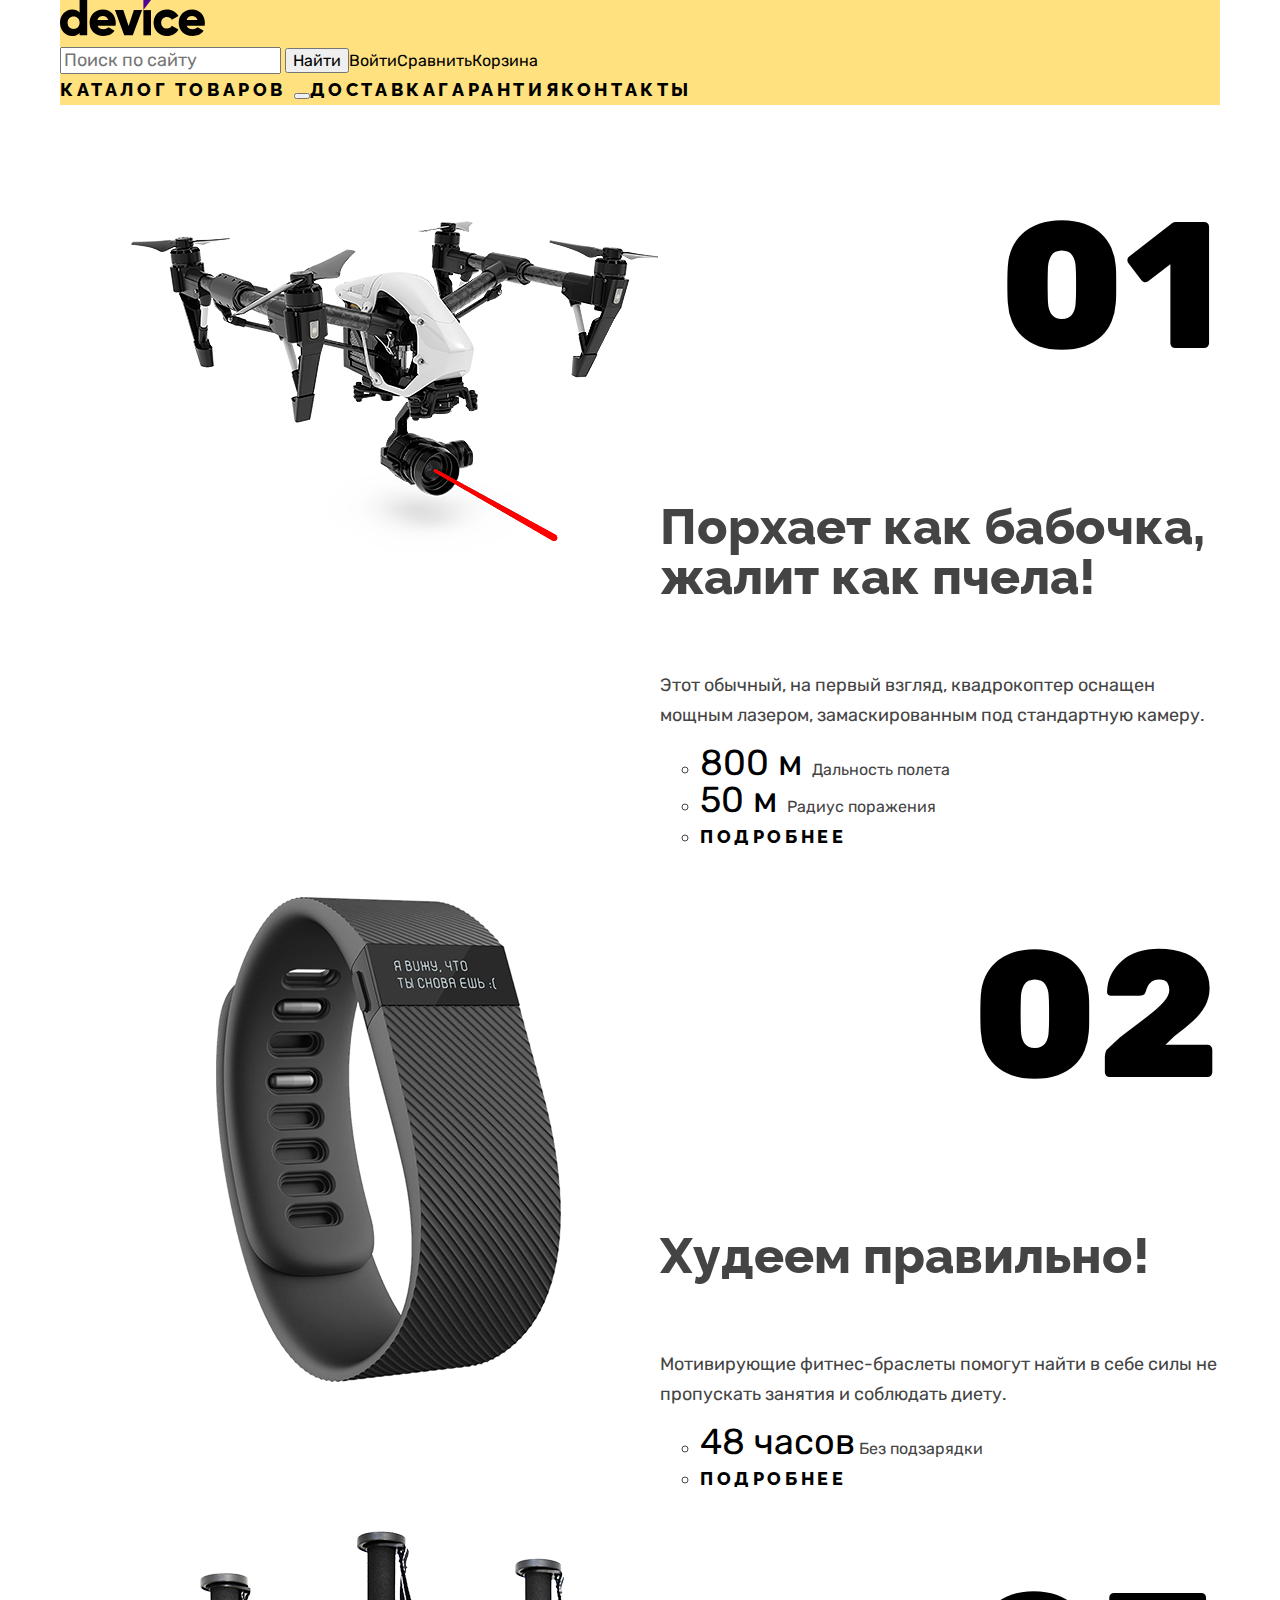
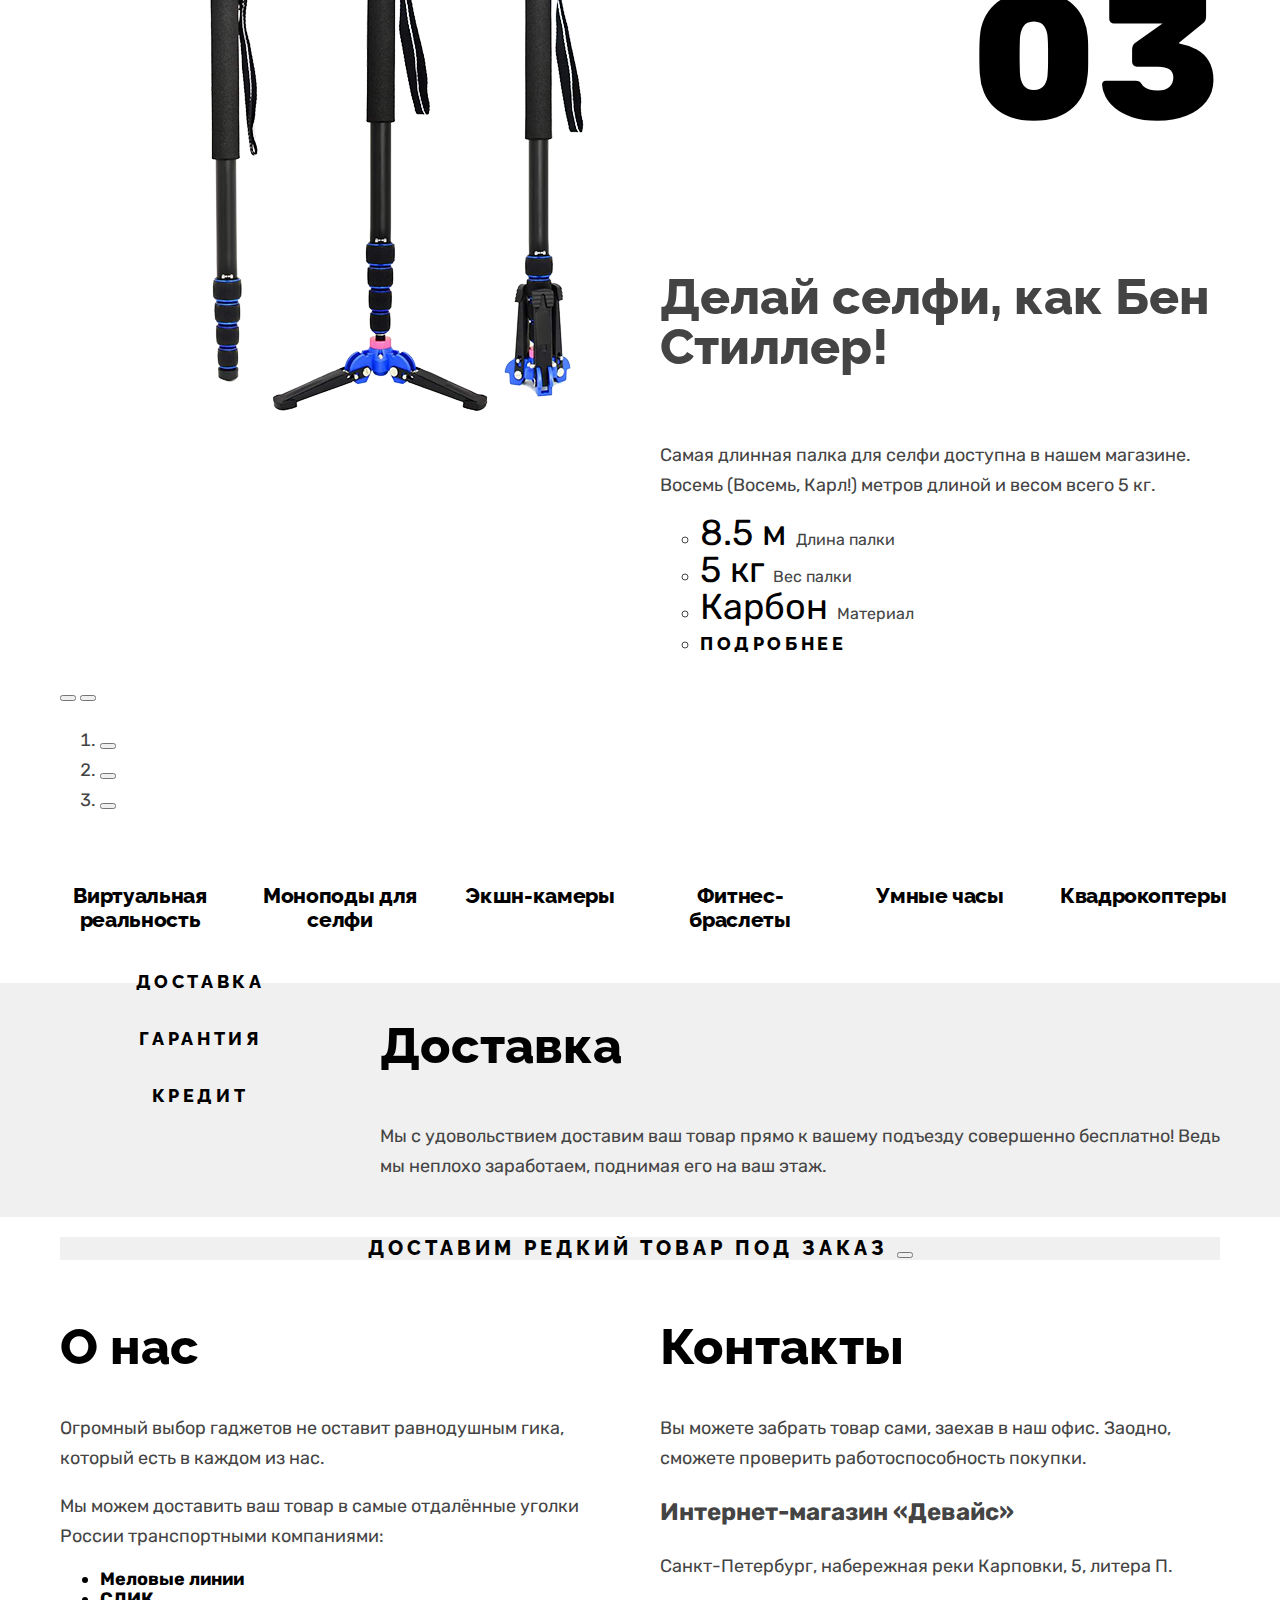
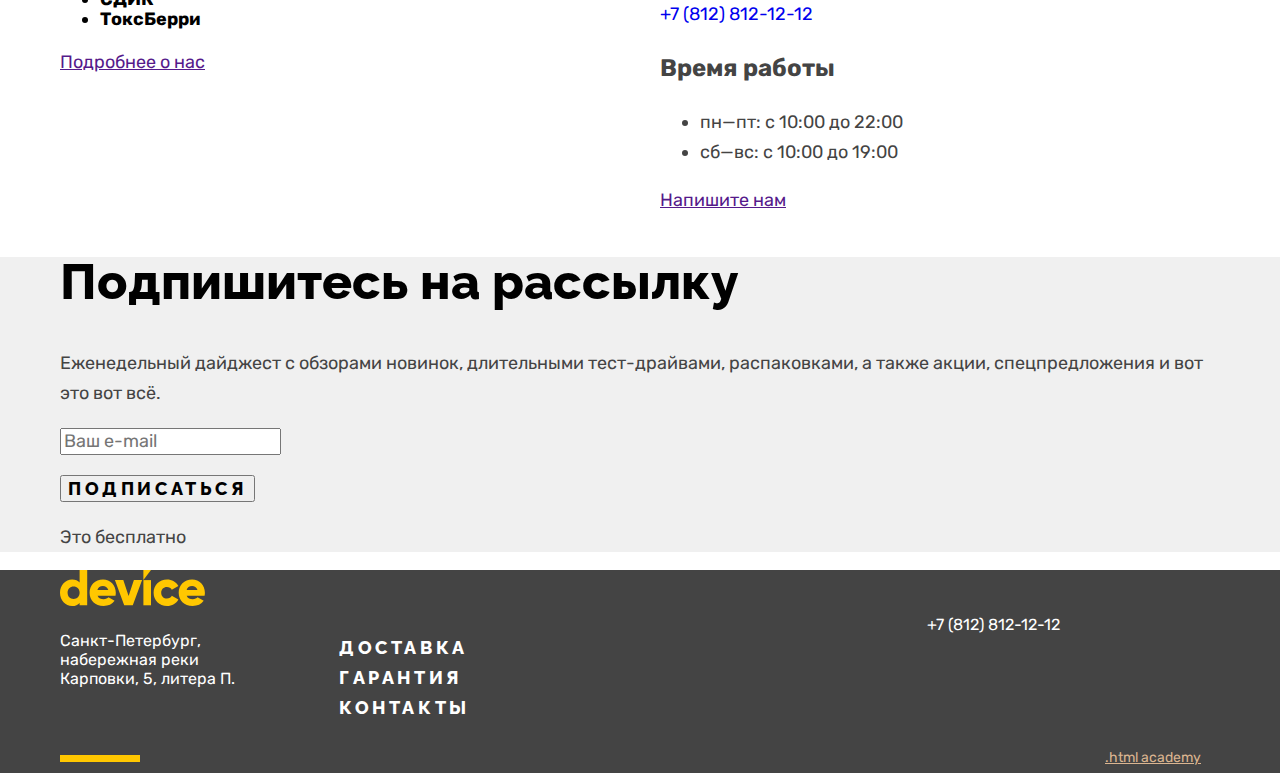
==== commit 2414de4a: "Ремарки после ревью" ====
--- a/index.html
+++ b/index.html
@@ -226,45 +226,47 @@
           </ul>
         </div>
       </section>
-      <!-- Сервисы в табах-->
-      <section class="services">
-        <div class="service-inner">
-          <h2 class="visually-hidden" hidden>Наши серисы</h2>
-          <ul class="service-tabs">
-            <li class="tab-item-current">
-              <h3 class="tab-title">Доставка</h3>
-            </li>
-            <li class="tab-itemt">
-              <h3 class="tab-title">Гарантия</h3>
-            </li>
-            <li class="tab-item">
-              <h3 class="tab-title">Кредит</h3>
-            </li>
-          </ul>
-          <ul class="service-categories">
-            <li class="service-item-current">
-              <h3 class="service-title">Доставка</h3>
-              <p class="service-description"> Мы с удовольствием доставим ваш товар прямо к вашему подъезду совершенно
-                бесплатно! Ведь мы неплохо
-                заработаем, поднимая его на ваш этаж.</p>
-            </li>
-            <li class="service-item" hidden>
-              <h3 class="service-title">Гарантия</h3>
-              <p class="service-description"> Если из-за возгорания купленного у нас товара у вас сгорит дом — не
-                переживайте, мы выдадим вам новый.
-                Товар, не дом, конечно же.</p>
-            </li>
-            <li class="service-item" hidden>
-              <h3 class="service-title">Кредит</h3>
-              <p class="service-description"> Залезть в долговую яму стало проще! Кредитные консультанты подберут для
-                вас
-                наиболее выгодные условия
-                кредита. Выгодные для банка, разумеется.</p>
-            </li>
-          </ul>
-        </div>
-      </section>
-      <!-- редкий товар под заказ-->
+    </div>
+    <!-- Сервисы в табах-->
+    <section class="services">
+      <div class="service-inner">
+        <h2 class="visually-hidden" hidden>Наши серисы</h2>
+        <ul class="service-tabs">
+          <li class="tab-item-current">
+            <h3 class="tab-title">Доставка</h3>
+          </li>
+          <li class="tab-itemt">
+            <h3 class="tab-title">Гарантия</h3>
+          </li>
+          <li class="tab-item">
+            <h3 class="tab-title">Кредит</h3>
+          </li>
+        </ul>
+        <ul class="service-categories">
+          <li class="service-item-current">
+            <h3 class="service-title">Доставка</h3>
+            <p class="service-description"> Мы с удовольствием доставим ваш товар прямо к вашему подъезду совершенно
+              бесплатно! Ведь мы неплохо
+              заработаем, поднимая его на ваш этаж.</p>
+          </li>
+          <li class="service-item" hidden>
+            <h3 class="service-title">Гарантия</h3>
+            <p class="service-description"> Если из-за возгорания купленного у нас товара у вас сгорит дом — не
+              переживайте, мы выдадим вам новый.
+              Товар, не дом, конечно же.</p>
+          </li>
+          <li class="service-item" hidden>
+            <h3 class="service-title">Кредит</h3>
+            <p class="service-description"> Залезть в долговую яму стало проще! Кредитные консультанты подберут для
+              вас
+              наиболее выгодные условия
+              кредита. Выгодные для банка, разумеется.</p>
+          </li>
+        </ul>
+      </div>
+    </section>
+    <!-- редкий товар под заказ-->
+    <div class="page-container">
       <section class="delivery">
         <h3 class="visually-hidden">Заказ редкого товара</h3>
         <p class="delivery-description"> Доставим редкий товар под заказ
@@ -310,26 +312,26 @@
           <!-- такой же стиль как в about - надо ли новый CSS класс?-->
         </section>
       </div>
-      <!-- рассылка -->
-      <section class="mail-list">
-        <div class="mail-list-inner">
-          <h2 class="mail-list-title">Подпишитесь на рассылку</h2>
-          <p class="mail-list-description"> Еженедельный дайджест с обзорами новинок,
-            длительными тест-драйвами, распаковками, а также акции, спецпредложения и вот это вот всё.</p>
-          <form class="mail-list-form" action="https://echo.htmlacademy.ru/" method="post">
-            <p class="mail-list-email">
-              <label class="visually-hidden" for="mail-list-email">Email</label>
-              <input class="field" placeholder="Ваш e-mail" type="email" name="mail-list-email" id="mail-list-email"
-                required>
-            </p>
-            <button class="button mail-list-button" type="submit">
-              <span class="mail-list-subsribe">Подписаться</span>
-            </button>
-          </form>
-          <p class="mail-list-nofee">Это бесплатно</p>
-        </div>
-      </section>
     </div>
+    <!-- рассылка -->
+    <section class="mail-list">
+      <div class="mail-list-inner">
+        <h2 class="mail-list-title">Подпишитесь на рассылку</h2>
+        <p class="mail-list-description"> Еженедельный дайджест с обзорами новинок,
+          длительными тест-драйвами, распаковками, а также акции, спецпредложения и вот это вот всё.</p>
+        <form class="mail-list-form" action="https://echo.htmlacademy.ru/" method="post">
+          <p class="mail-list-email">
+            <label class="visually-hidden" for="mail-list-email">Email</label>
+            <input class="field" placeholder="Ваш e-mail" type="email" name="mail-list-email" id="mail-list-email"
+              required>
+          </p>
+          <button class="button mail-list-button" type="submit">
+            <span class="mail-list-subsribe">Подписаться</span>
+          </button>
+        </form>
+        <p class="mail-list-nofee">Это бесплатно</p>
+      </div>
+    </section>
   </main>
   <footer class="page-footer">
     <div class="page-footer-inner">
@@ -340,32 +342,38 @@
         </a>
       </section>
       <section class="footer-mid">
-        <h2 class="visually-hidden">Адрес</h2>
-        <address class=" footer-contacts-address">
-          <p class="about-text">Санкт-Петербург, набережная реки Карповки, 5, литера П.</p>
-        </address>
-        <h2 class="visually-hidden">Наши сервисы</h2>
-        <ul class="navigation-footer-list">
-          <li class=" navigation-footer-item">
-            <a class="navigation-footer-link" href="#">Доставка</a>
-          </li>
-          <li class="navigation-footer-item">
-            <a class="navigation-footer-link" href="#">Гарантия</a>
-          </li>
-          <li class="navigation-footer-item">
-            <a class="navigation-footer-link" href="#">Контакты</a>
-          </li>
-        </ul>
-        <h2 class="visually-hidden">Телефон</h2>
-        <address class=" footer-contacts-address">
-          <a class="footer-contacts-address-phone" href="tel:+78128121212">+7 (812) 812-12-12</a>
-        </address>
+        <div class="footer-mid-left">
+          <h2 class="visually-hidden">Адрес</h2>
+          <address class=" footer-contacts-address">
+            <p class="about-text">Санкт-Петербург, набережная реки Карповки, 5, литера П.</p>
+          </address>
+        </div>
+        <div class="footer-mid-center">
+          <h2 class="visually-hidden">Наши сервисы</h2>
+          <ul class="navigation-footer-list">
+            <li class=" navigation-footer-item">
+              <a class="navigation-footer-link" href="#">Доставка</a>
+            </li>
+            <li class="navigation-footer-item">
+              <a class="navigation-footer-link" href="#">Гарантия</a>
+            </li>
+            <li class="navigation-footer-item">
+              <a class="navigation-footer-link" href="#">Контакты</a>
+            </li>
+          </ul>
+        </div>
+        <div class="footer-mid-right">
+          <h2 class="visually-hidden">Телефон</h2>
+          <address class=" footer-contacts-address">
+            <a class="footer-contacts-address-phone" href="tel:+78128121212">+7 (812) 812-12-12</a>
+          </address>
+        </div>
       </section>
       <section class="footer-bottom">
-        <div>
+        <div class="footer-bottom-left">
           <img class="line" src="img/Vector.svg" width="80" height="7" alt="декоративный элемент">
         </div>
-        <div>
+        <div class="footer-bottom-center">
           <h2 class="visually-hidden">Мы в соцсетях</h2>
           <ul class="footer-social-list">
             <li class="footer-social-item">
@@ -385,7 +393,7 @@
             </li>
           </ul>
         </div>
-        <div>
+        <div class="footer-bottom-right">
           <a class="htmlacademy-link" href="https://htmlacademy.ru/">.html academy</a>
         </div>
       </section>
--- a/styles/styles.css
+++ b/styles/styles.css
@@ -58,7 +58,7 @@
   color: #000000;
   text-decoration: none;
 }
-/* .visually-hidden {
+.visually-hidden {
   position: absolute;
   width: 1px;
   height: 1px;
@@ -67,7 +67,7 @@
   border: 0;
   clip: rect(0 0 0 0);
   overflow: hidden;
-} */
+}
 .search-button {
   font-family: Rubik;
   font-style: normal;
@@ -97,12 +97,14 @@
   width: 1075px;
   margin: 0;
   padding: 0;
+  list-style-type: none;
 }
 .navigation-list-bottom {
   display: flex;
   width: 1040px;
   margin: 0;
   padding: 0;
+  list-style-type: none;
 }
 
 .navigation-link {
@@ -203,6 +205,7 @@
   margin: 0;
   padding: 0;
   text-align: center;
+  list-style-type: none;
 }
 .category {
   width: 160px;
@@ -219,16 +222,16 @@
 }
 
 .services {
-  background-image: linear-gradient(white, #f0f0f0);
+  background-image: linear-gradient(white 30px, #f0f0f0 30px);
 }
 .service-inner {
-  /* box-sizing: border-box;
-  width: 1200px; */
-  display: flex;
-  /* margin-left: auto;
+  box-sizing: border-box;
+  width: 1200px;
+  display: flex;
+  margin-left: auto;
   margin-right: auto;
   padding-left: 20px;
-  padding-right: 20px; */
+  padding-right: 20px;
 }
 .service-tabs {
   display: flex;
@@ -236,12 +239,15 @@
   width: 280px;
   margin: 0;
   padding: 0;
+  list-style-type: none;
 }
 .tab-item-current,
 .tab-item {
   width: 280px;
 }
-
+.service-categories {
+  list-style-type: none;
+}
 .info-columns {
   display: flex;
   justify-content: space-between;
@@ -339,12 +345,6 @@
   color: #ffffff;
 }
 .page-footer-inner {
-  /*  box-sizing: border-box;
-  width: 1200px;
-  margin-left: auto;
-  margin-right: auto;
-  padding-left: 20px;
-  padding-right: 20px; */
   display: flex;
   flex-direction: column;
   width: 1160px;
@@ -358,15 +358,36 @@
   display: flex;
   justify-content: space-between;
 }
+.footer-mid-left {
+  flex-basis: 239px;
+  flex-shrink: 0;
+}
+.footer-mid-center {
+  flex-grow: 1;
+}
+.footer-mid-right {
+  flex-basis: 293px;
+  flex-shrink: 0;
+}
 .footer-bottom {
   display: flex;
   justify-content: space-between;
+}
+.footer-bottom-left {
+  flex-basis: 80px;
+  flex-shrink: 0;
+}
+.footer-bottom-center {
+  flex-grow: 1;
+}
+.footer-bottom-right {
+  flex-basis: 115px;
+  flex-shrink: 0;
 }
 .footer-contacts-address {
   font-style: normal;
   font-size: 16px;
   line-height: 19px;
-  width: 238px;
 }
 .footer-contacts-address-phone {
   font-style: normal;
@@ -379,16 +400,15 @@
   width: 250px;
   margin: 0;
   padding: 0;
+  list-style-type: none;
 }
 .navigation-footer-list {
   width: 458px;
-}
-.footer-contacts-address {
-  width: 293px;
-}
-.htmlacademy-link {
+  list-style-type: none;
+}
+/* .htmlacademy-link {
   width: 115px;
-}
+} */
 .navigation-footer-link {
   font-family: Raleway;
   font-style: normal;
